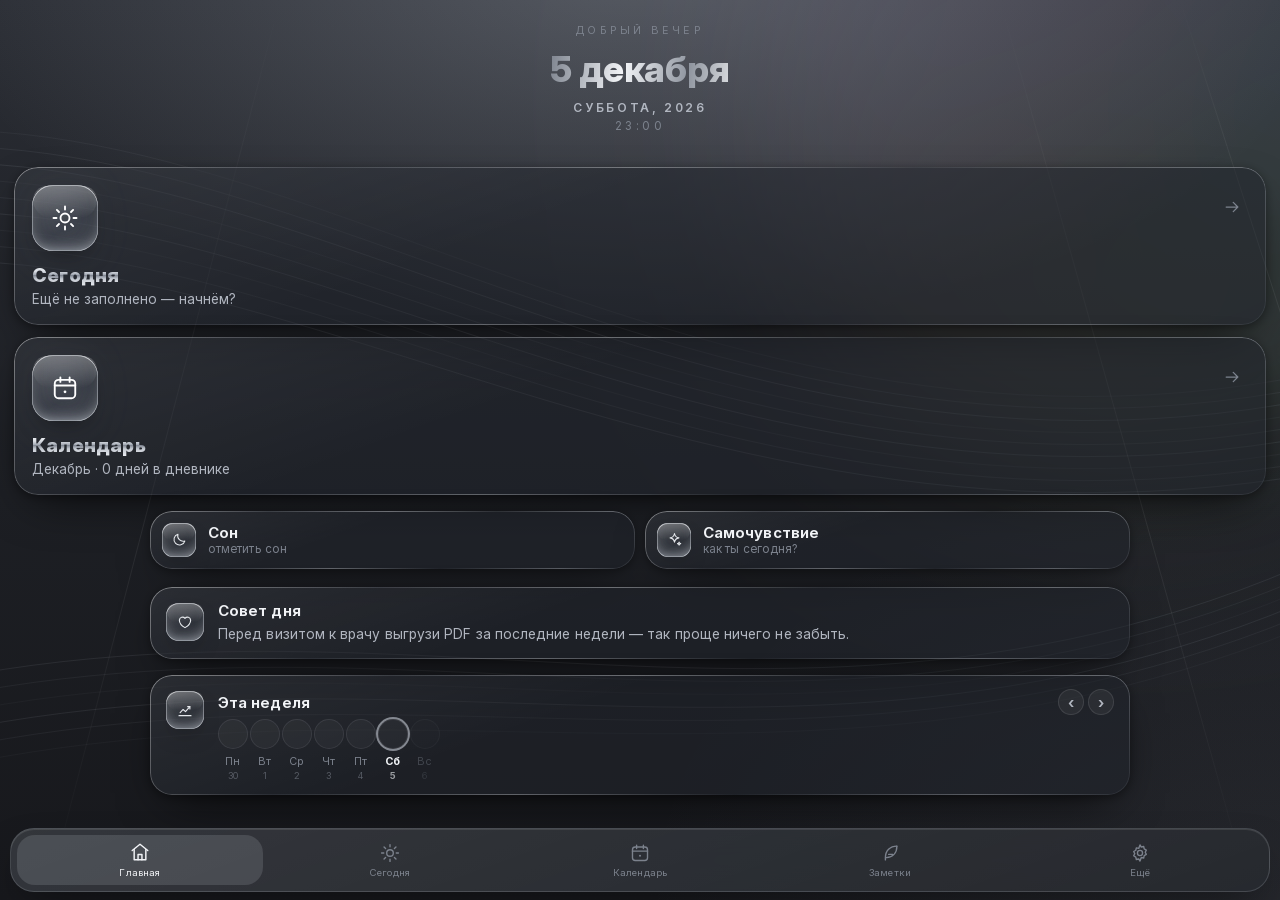
==== index.html @ 1c9b5ca3 "Add files via upload" ====
<!DOCTYPE html>
<html lang="ru" data-theme="silver">
<head>
  <meta charset="UTF-8">
  <meta name="viewport" content="width=device-width, initial-scale=1, viewport-fit=cover, maximum-scale=1">
  <meta name="apple-mobile-web-app-capable" content="yes">
  <meta name="mobile-web-app-capable" content="yes">
  <meta name="apple-mobile-web-app-status-bar-style" content="black-translucent">
  <meta name="apple-mobile-web-app-title" content="My Diary">
  <meta name="theme-color" content="#0b0c10">
  <link rel="manifest" href="manifest.webmanifest">
  <link rel="apple-touch-icon" href="apple-touch-icon.png">
  <meta http-equiv="Content-Security-Policy" content="default-src 'self'; img-src 'self' data: blob:; style-src 'self' 'unsafe-inline'; script-src 'self'">
  <title>My Diary</title>
  <link rel="stylesheet" href="styles.css">
  <link rel="stylesheet" href="silver.css">
  <link rel="stylesheet" href="mobile.css">
</head>
<body>
  <div id="bg"><div class="blob b1"></div><div class="blob b2"></div><div class="blob b3"></div><div class="blob b4"></div><div class="grain"></div></div>
  <div id="app">
    <div id="titlebar">
      <div class="tb-title"><img src="icon.svg" alt="">My Diary</div>
      <div class="tb-right"><button id="gem-badge" class="gem-badge" title="Кристаллы — мини-игры"></button>
      <div class="win-ctrls">
        <button id="w-min" title="Свернуть"><svg viewBox="0 0 10 10"><path d="M0 5h10" stroke="currentColor" stroke-width="1"/></svg></button>
        <button id="w-max" title="Развернуть"><svg viewBox="0 0 10 10"><rect x=".5" y=".5" width="9" height="9" fill="none" stroke="currentColor"/></svg></button>
        <button id="w-close" class="close" title="Закрыть"><svg viewBox="0 0 10 10"><path d="M0 0l10 10M10 0L0 10" stroke="currentColor" stroke-width="1"/></svg></button>
      </div></div>
    </div>
    <div id="main">
      <div id="side-handle"><div class="arrow glass"><svg viewBox="0 0 12 12"><path d="M4 2l4 4-4 4" fill="none" stroke="currentColor" stroke-width="1.6" stroke-linecap="round" stroke-linejoin="round"/></svg></div></div>
      <nav id="sidebar" class="glass"></nav>
      <div id="views"></div>
    </div>
  </div>
  <script src="js/webapi.js"></script>
  <script src="js/util.js"></script>
  <script src="js/catalog.js"></script>
  <script src="js/store.js"></script>
  <script src="js/metrics.js"></script>
  <script src="js/components.js"></script>
  <script src="js/icons.js"></script>
  <script src="js/photos.js"></script>
  <script src="js/silhouette.js"></script>
  <script src="js/sleepline.js"></script>
  <script src="js/charts.js"></script>
  <script src="js/report.js"></script>
  <script src="js/care-coupons.js"></script>
  <script src="js/game.js"></script>
  <script src="js/tests-data.js"></script>
  <script src="js/articles.js"></script>
  <script src="js/views/home.js"></script>
  <script src="js/views/day.js"></script>
  <script src="js/views/calendar.js"></script>
  <script src="js/views/analytics.js"></script>
  <script src="js/views/profile.js"></script>
  <script src="js/views/tests.js"></script>
  <script src="js/views/library.js"></script>
  <script src="js/relics.js"></script>
  <script src="js/caseart.js"></script>
  <script src="js/spinners.js"></script>
  <script src="js/recipes-d1.js"></script>
  <script src="js/recipes-d2.js"></script>
  <script src="js/recipes-d3.js"></script>
  <script src="js/recipes.js"></script>
  <script src="js/dishart.js"></script>
  <script src="js/views/games.js"></script>
  <script src="js/journal-data.js"></script>
  <script src="js/views/journal.js"></script>
  <script src="js/views/settings.js"></script>
  <script src="js/views/export.js"></script>
  <script src="js/app.js"></script>
  <script src="js/mobile.js"></script>
</body>
</html>
---- styles.css ----
/* ============ Themes ============ */
:root {
  --ov: 255,255,255;
  --font: 'Segoe UI Variable Text', 'Segoe UI', system-ui, -apple-system, 'Inter', 'Noto Sans', sans-serif;
  --font-head: 'Segoe UI Variable Display', 'Segoe UI', system-ui, -apple-system, 'Inter', 'Noto Sans', sans-serif;
  --accent: #8b7cf6; --accent-2: #ec6fa5; --accent-rgb: 139,124,246; --on-accent: #fff;
  --glass-k: .6;
  --blur: calc(10px + 26px * var(--glass-k));
  --radius: 22px; --radius-sm: 14px;
  --spring: cubic-bezier(.34, 1.56, .64, 1);
  --ease: cubic-bezier(.22, .8, .24, 1);
  --fs: 1;
}
html[data-theme="glass"] {
  --bg: #efeaf7; --blob1: rgba(var(--accent-rgb), .55); --blob2: #ffc9df; --blob3: #b9dcff; --blob4: #fff1c9;
  --surface: rgba(255,255,255, calc(.28 + .3 * (1 - var(--glass-k)))); --surface-strong: rgba(255,255,255,.62); --surface-solid: #fbf9ff;
  --border: rgba(255,255,255,.75); --border-2: rgba(80,60,140,.10); --hl: rgba(255,255,255,.9);
  --shadow: 0 10px 40px -12px rgba(60,40,120,.22), 0 2px 8px -2px rgba(60,40,120,.08);
  --text: #1f1a33; --text-2: #5a5470; --text-3: #8f8aa3; --field: rgba(255,255,255,.55);
  color-scheme: light;
}
html[data-theme="night"] {
  --bg: #0f0f1f; --blob1: rgba(var(--accent-rgb), .42); --blob2: rgba(190,60,140,.35); --blob3: rgba(40,90,200,.35); --blob4: rgba(60,30,120,.4);
  --surface: rgba(255,255,255, calc(.05 + .06 * (1 - var(--glass-k)))); --surface-strong: rgba(40,38,70,.75); --surface-solid: #1d1b33;
  --border: rgba(255,255,255,.13); --border-2: rgba(255,255,255,.08); --hl: rgba(255,255,255,.18);
  --shadow: 0 14px 44px -12px rgba(0,0,0,.6), 0 2px 8px rgba(0,0,0,.25);
  --text: #f1eefc; --text-2: #b9b4d0; --text-3: #7f7a98; --field: rgba(255,255,255,.07);
  color-scheme: dark;
}
html[data-theme="powder"] {
  --font-head: 'Georgia', 'Cambria', 'Times New Roman', serif;
  --bg: #fbf1ea; --blob1: rgba(var(--accent-rgb), .30); --blob2: #f7cdbd; --blob3: #ecd6f3; --blob4: #fbe3c5;
  --surface: rgba(255,250,246, calc(.55 + .25 * (1 - var(--glass-k)))); --surface-strong: rgba(255,250,246,.88); --surface-solid: #fffaf6;
  --border: rgba(255,255,255,.9); --border-2: rgba(140,90,70,.12); --hl: rgba(255,255,255,.95);
  --shadow: 0 16px 40px -18px rgba(150,90,70,.28), 0 1px 3px rgba(150,90,70,.08);
  --text: #3b2a26; --text-2: #7a625a; --text-3: #ad958c; --field: rgba(255,255,255,.7);
  --radius: 28px; --radius-sm: 18px;
  color-scheme: light;
}
html[data-theme="minimal"] {
  --bg: #f4f4f2; --blob1: transparent; --blob2: transparent; --blob3: transparent; --blob4: transparent;
  --surface: #ffffff; --surface-strong: #ffffff; --surface-solid: #ffffff;
  --border: #e6e5e1; --border-2: #ebeae6; --hl: transparent;
  --shadow: 0 1px 2px rgba(0,0,0,.04);
  --text: #1b1b1a; --text-2: #5c5b57; --text-3: #94938d; --field: #f6f6f4;
  --blur: 0px; --radius: 16px; --radius-sm: 10px;
  color-scheme: light;
}
html[data-theme="aurora"] {
  --bg: #071318; --blob1: rgba(var(--accent-rgb), .45); --blob2: rgba(30,180,160,.42); --blob3: rgba(110,70,210,.45); --blob4: rgba(20,110,140,.4);
  --surface: rgba(255,255,255, calc(.05 + .06 * (1 - var(--glass-k)))); --surface-strong: rgba(18,40,48,.8); --surface-solid: #10262c;
  --border: rgba(160,255,240,.14); --border-2: rgba(255,255,255,.07); --hl: rgba(200,255,250,.2);
  --shadow: 0 14px 44px -12px rgba(0,0,0,.65);
  --text: #e9fbf8; --text-2: #a6c9c5; --text-3: #6d8f8c; --field: rgba(255,255,255,.07);
  color-scheme: dark;
}
html { font-size: calc(15px * var(--fs)); }
* { box-sizing: border-box; }
html, body { margin: 0; height: 100%; overflow: hidden; }
body { font-family: var(--font); color: var(--text); background: var(--bg); -webkit-font-smoothing: antialiased; user-select: none; }
input, textarea, button, select { font: inherit; color: inherit; }
textarea, input { user-select: text; }
h1, h2, h3, h4 { font-family: var(--font-head); margin: 0; font-weight: 650; letter-spacing: -.01em; }
html[data-theme="powder"] h1, html[data-theme="powder"] h2 { font-weight: 500; }
p { margin: 0 0 .7em; line-height: 1.55; }
.muted { color: var(--text-2); }
.faint { color: var(--text-3); }
::selection { background: rgba(var(--accent-rgb), .3); }
::-webkit-scrollbar { width: 10px; height: 10px; }
::-webkit-scrollbar-thumb { background: rgba(var(--accent-rgb), .25); border-radius: 10px; border: 3px solid transparent; background-clip: padding-box; }
::-webkit-scrollbar-thumb:hover { background: rgba(var(--accent-rgb), .45); background-clip: padding-box; border: 3px solid transparent; }
::-webkit-scrollbar-track { background: transparent; }

/* ============ Background blobs ============ */
#bg { position: fixed; inset: 0; overflow: hidden; z-index: 0; pointer-events: none; }
#bg .blob { position: absolute; border-radius: 50%; filter: blur(70px); opacity: .9; animation: drift 26s ease-in-out infinite alternate; }
#bg .b1 { width: 52vw; height: 52vw; left: -12vw; top: -18vw; background: var(--blob1); }
#bg .b2 { width: 42vw; height: 42vw; right: -10vw; top: 6vh; background: var(--blob2); animation-duration: 32s; animation-delay: -8s; }
#bg .b3 { width: 46vw; height: 46vw; left: 22vw; bottom: -26vw; background: var(--blob3); animation-duration: 38s; animation-delay: -15s; }
#bg .b4 { width: 26vw; height: 26vw; right: 16vw; bottom: 8vh; background: var(--blob4); animation-duration: 30s; animation-delay: -4s; }
@keyframes drift {
  0% { transform: translate(0,0) scale(1); }
  50% { transform: translate(4vw, 3vh) scale(1.08); }
  100% { transform: translate(-3vw, 5vh) scale(.95); }
}
#bg .grain { position: absolute; inset: 0; opacity: .035; background-image: url("data:image/svg+xml,%3Csvg xmlns='http://www.w3.org/2000/svg' width='160' height='160'%3E%3Cfilter id='n'%3E%3CfeTurbulence type='fractalNoise' baseFrequency='.9' numOctaves='2'/%3E%3C/filter%3E%3Crect width='100%25' height='100%25' filter='url(%23n)'/%3E%3C/svg%3E"); }
html[data-theme="minimal"] #bg { display: none; }

/* ============ Glass ============ */
.glass {
  position: relative;
  background: var(--surface);
  backdrop-filter: blur(var(--blur)) saturate(170%);
  border: 1px solid var(--border);
  border-radius: var(--radius);
  box-shadow: var(--shadow), inset 0 1px 0 var(--hl);
}
.glass::before { /* liquid specular edge */
  content: ''; position: absolute; inset: 0; border-radius: inherit; pointer-events: none;
  background: linear-gradient(135deg, rgba(255,255,255,.35), rgba(255,255,255,0) 38%, rgba(255,255,255,0) 70%, rgba(255,255,255,.12));
  mix-blend-mode: soft-light;
}
html[data-theme="minimal"] .glass::before, html[data-theme="night"] .glass::before, html[data-theme="aurora"] .glass::before { opacity: .35; }
.sheen::after {
  content: ''; position: absolute; inset: 0; border-radius: inherit; pointer-events: none; opacity: 0; transition: opacity .8s;
  background: radial-gradient(420px circle at var(--mx, 50%) var(--my, 50%), rgba(255,255,255,.22), transparent 45%);
}
.sheen:hover::after { opacity: 1; }
html[data-theme="minimal"] .sheen::after { display: none; }

/* ============ Shell ============ */
#app { position: relative; z-index: 1; height: 100%; display: flex; flex-direction: column; }
#titlebar { height: 40px; flex: none; display: flex; align-items: center; justify-content: space-between; -webkit-app-region: drag; padding-left: 18px; }
#titlebar .tb-title { font-size: .82rem; color: var(--text-2); display: flex; align-items: center; gap: 8px; letter-spacing: .01em; }
#titlebar .tb-title img { width: 16px; height: 16px; }
.win-ctrls { display: flex; -webkit-app-region: no-drag; height: 100%; }
.win-ctrls button { width: 46px; height: 100%; border: 0; background: transparent; color: var(--text-2); cursor: pointer; display: grid; place-items: center; transition: background .2s; }
.win-ctrls button:hover { background: rgba(var(--accent-rgb), .14); color: var(--text); }
.win-ctrls button.close:hover { background: #e5484d; color: #fff; }
.win-ctrls svg { width: 11px; height: 11px; }
#main { flex: 1; min-height: 0; position: relative; }

/* sidebar */
#side-handle { position: absolute; left: 0; top: 0; bottom: 0; width: 22px; z-index: 40; display: flex; align-items: center; }
#side-handle .arrow { margin-left: 6px; width: 22px; height: 64px; border-radius: 12px; display: grid; place-items: center; color: var(--text-2); transition: transform .35s var(--spring), opacity .3s; }
#side-handle .arrow svg { width: 12px; height: 12px; }
#side-handle:hover .arrow { transform: translateX(4px) scale(1.08); }
#sidebar { position: absolute; left: 12px; top: 8px; bottom: 14px; width: 248px; z-index: 50; padding: 18px 12px; display: flex; flex-direction: column; gap: 4px;
  transform: translateX(calc(-100% - 30px)); opacity: 0; transition: transform .5s var(--spring), opacity .3s; background: var(--surface-strong); }
#sidebar.open { transform: none; opacity: 1; }
html.pin-side #sidebar { transform: none; opacity: 1; }
html.pin-side #side-handle { display: none; }
html.pin-side .view { padding-left: 290px !important; }
.side-brand { display: flex; align-items: center; gap: 10px; padding: 4px 10px 16px; }
.side-brand img { width: 34px; height: 34px; }
.side-brand b { font-family: var(--font-head); font-size: 1.05rem; display: block; }
.side-brand span { font-size: .78rem; color: var(--text-3); }
.nav-item { position: relative; overflow: hidden; display: flex; align-items: center; gap: 12px; padding: 10px 12px; border-radius: 13px; cursor: pointer; color: var(--text-2); border: 0; background: transparent; text-align: left; font-size: .95rem; transition: background .25s, color .25s, transform .3s var(--spring); }
.nav-item:hover { background: rgba(var(--accent-rgb), .1); color: var(--text); transform: translateX(3px); }
.nav-item.on { background: rgba(var(--accent-rgb), .18); color: var(--text); font-weight: 600; }
.nav-item .ni-ico { width: 26px; text-align: center; font-size: 1.1rem; }
.nav-sep { height: 1px; background: var(--border-2); margin: 8px 10px; }
.side-foot { margin-top: auto; padding: 10px 12px 0; font-size: .74rem; color: var(--text-3); line-height: 1.5; }

/* views */
.view { position: absolute; inset: 0; overflow-y: auto; overflow-x: hidden; padding: 10px 46px 40px 56px; }
.view.enter { animation: viewIn .55s var(--ease) both; }
@keyframes viewIn { from { opacity: 0; transform: translateY(14px) scale(.985); filter: blur(6px); } to { opacity: 1; transform: none; filter: none; } }
.view-head { display: flex; align-items: center; gap: 14px; margin: 6px 0 22px; flex-wrap: wrap; }
.view-head h1 { font-size: 1.9rem; }
.view-head .sub { color: var(--text-2); font-size: .95rem; margin-top: 2px; }
.view-head .grow { flex: 1; }
.wrap { max-width: 1240px; margin: 0 auto; }

/* ============ Buttons & controls ============ */
.btn { position: relative; overflow: hidden; display: inline-flex; align-items: center; justify-content: center; gap: 8px; padding: 10px 18px; border-radius: 14px; border: 1px solid var(--border); background: var(--surface); backdrop-filter: blur(16px); cursor: pointer; font-weight: 550; font-size: .93rem; color: var(--text);
  transition: transform .35s var(--spring), box-shadow .3s, background .25s; box-shadow: inset 0 1px 0 var(--hl), 0 2px 10px -4px rgba(0,0,0,.1); white-space: nowrap; }
.btn:hover { transform: translateY(-1px); box-shadow: inset 0 1px 0 var(--hl), 0 8px 20px -8px rgba(var(--accent-rgb), .45); }
.btn:active { transform: scale(.95); transition-duration: .1s; }
.btn.primary { background: linear-gradient(135deg, var(--accent), var(--accent-2)); color: var(--on-accent); border-color: transparent; box-shadow: 0 8px 22px -8px rgba(var(--accent-rgb), .7), inset 0 1px 0 rgba(255,255,255,.35); }
.btn.ghost { background: transparent; backdrop-filter: none; box-shadow: none; }
.btn.ghost:hover { background: rgba(var(--accent-rgb), .1); }
.btn.danger { background: #e5484d; color: #fff; border-color: transparent; }
.btn.small { padding: 6px 12px; font-size: .84rem; border-radius: 11px; }
.btn:disabled { opacity: .5; pointer-events: none; }
.icon-btn { width: 36px; height: 36px; border-radius: 12px; border: 1px solid var(--border); background: var(--surface); display: inline-grid; place-items: center; cursor: pointer; color: var(--text-2); transition: transform .3s var(--spring), background .2s; flex: none; }
.icon-btn:hover { background: rgba(var(--accent-rgb), .14); color: var(--text); }
.icon-btn:active { transform: scale(.9); }
.ripple { position: absolute; border-radius: 50%; pointer-events: none; background: radial-gradient(circle, rgba(255,255,255,.55), rgba(255,255,255,0) 60%); transform: scale(0); animation: ripple .65s var(--ease) forwards; }
.btn.primary .ripple, .chip.on .ripple { background: radial-gradient(circle, rgba(255,255,255,.6), rgba(255,255,255,0) 60%); }
@keyframes ripple { to { transform: scale(1); opacity: 0; } }

.chip { position: relative; overflow: hidden; display: inline-flex; align-items: center; gap: 6px; padding: 7px 14px; border-radius: 999px; border: 1px solid var(--border-2); background: var(--field); cursor: pointer; font-size: .88rem; color: var(--text-2);
  transition: transform .35s var(--spring), background .25s, color .25s, border-color .25s, box-shadow .25s; }
.chip:hover { color: var(--text); border-color: rgba(var(--accent-rgb), .45); transform: translateY(-1px); }
.chip:active { transform: scale(.93); }
.chip.on { background: rgba(var(--accent-rgb), .9); color: var(--on-accent); border-color: transparent; box-shadow: 0 6px 16px -8px rgba(var(--accent-rgb), .9); }
.chip .chip-emoji { font-size: 1rem; }
.chips { display: flex; flex-wrap: wrap; gap: 8px; }

/* emotion bubbles */
.bubbles { display: flex; flex-wrap: wrap; gap: 10px; }
.bubble { position: relative; overflow: hidden; display: inline-flex; align-items: center; gap: 8px; padding: 8px 16px 8px 9px; border-radius: 999px; cursor: pointer; border: 1px solid var(--border); background: var(--field);
  box-shadow: inset 0 1px 0 var(--hl), 0 3px 10px -6px rgba(0,0,0,.15); animation: bubbleIn .55s var(--spring) both; transition: transform .4s var(--spring), background .3s, box-shadow .3s, color .3s; color: var(--text); }
.bubble-emoji { width: 32px; height: 32px; display: grid; place-items: center; font-size: 1.25rem; border-radius: 50%; background: var(--surface-strong); box-shadow: inset 0 1px 0 var(--hl); transition: transform .45s var(--spring); }
.bubble-label { font-size: .9rem; font-weight: 500; }
.bubble:hover { transform: translateY(-2px) scale(1.03); }
.bubble:hover .bubble-emoji { transform: rotate(-10deg) scale(1.12); }
.bubble:active { transform: scale(.94); }
.bubble.on { background: linear-gradient(135deg, rgba(var(--accent-rgb), .95), var(--accent-2)); color: var(--on-accent); border-color: transparent; box-shadow: 0 10px 22px -10px rgba(var(--accent-rgb), .9), inset 0 1px 0 rgba(255,255,255,.4); }
.bubble.on .bubble-emoji { background: rgba(255,255,255,.3); }
.bubble.just { animation: bubblePop .5s var(--spring); }
@keyframes bubbleIn { from { opacity: 0; transform: scale(.6) translateY(10px); } to { opacity: 1; transform: none; } }
@keyframes bubblePop { 0% { transform: scale(1); } 40% { transform: scale(1.14); } 100% { transform: scale(1); } }

/* slider: hairline track, small thumb, value on the right */
.slider { position: relative; display: flex; align-items: center; gap: 14px; padding: 4px 0; outline: none; --sl-color: var(--accent); }
.sl-track { position: relative; flex: 1; height: 26px; cursor: pointer; touch-action: none; }
.sl-line { position: absolute; left: 0; right: 0; top: 50%; height: 2px; transform: translateY(-50%); border-radius: 2px; background: color-mix(in srgb, var(--text) 13%, transparent); transition: height .35s var(--ease); }
.sl-track:hover .sl-line { height: 3px; }
.sl-fill { position: absolute; left: 0; top: 50%; height: 2px; transform: translateY(-50%); border-radius: 2px;
  background: linear-gradient(90deg, color-mix(in srgb, var(--sl-color) 25%, transparent), var(--sl-color)); transition: width .55s var(--ease), background .4s; }
.sl-track:hover .sl-fill { height: 3px; }
.sl-ticks { position: absolute; left: 0; right: 0; top: 50%; height: 0; pointer-events: none; }
.sl-ticks span { position: absolute; top: 5px; width: 2px; height: 2px; margin-left: -1px; border-radius: 50%; background: var(--text-3); opacity: .28; transition: opacity .3s; }
.sl-ticks span.major { opacity: .5; }
.sl-ticks span.on { opacity: .55; }
.sl-thumb { position: absolute; top: 50%; width: 14px; height: 14px; margin-left: -7px; transform: translateY(-50%); border-radius: 50%; background: #fff;
  box-shadow: 0 0 0 2px var(--sl-color), 0 2px 8px -1px rgba(0,0,0,.35), 0 0 14px -2px var(--sl-color);
  transition: left .55s var(--ease), transform .35s var(--ease), box-shadow .4s; }
.slider:hover .sl-thumb, .slider.drag .sl-thumb { transform: translateY(-50%) scale(1.25); }
.slider.drag .sl-thumb, .slider.drag .sl-fill { transition: transform .35s var(--ease), box-shadow .4s; }
.slider.is-empty .sl-thumb { opacity: 0; transform: translateY(-50%) scale(.3); }
.slider.is-empty .sl-track:hover .sl-thumb { opacity: .35; }
.slider:focus-visible .sl-thumb { box-shadow: 0 0 0 2px var(--sl-color), 0 0 0 6px rgba(var(--accent-rgb), .25); }
.sl-side { display: flex; align-items: center; gap: 2px; min-width: 62px; justify-content: flex-end; }
.sl-val { min-width: 40px; text-align: right; font-variant-numeric: tabular-nums; }
.sl-val b { font-size: .98rem; font-weight: 700; }
.sl-val small { font-size: .72rem; color: var(--text-3); margin-left: 1px; }
.sl-val .sl-dash { color: var(--text-3); }
.sl-val.pop { animation: numPop .35s var(--ease); }
.sl-clear { width: 20px; height: 20px; border-radius: 50%; border: 0; background: transparent; color: var(--text-3); cursor: pointer; opacity: 0; transition: opacity .2s, background .2s; font-size: .95rem; line-height: 1; padding: 0; }
.slider:hover .sl-clear { opacity: 1; }
.slider.is-empty .sl-clear { visibility: hidden; }
.sl-clear:hover { background: rgba(var(--accent-rgb), .15); color: var(--text); }
.sl-labels { position: absolute; left: 0; right: 76px; bottom: -10px; display: flex; justify-content: space-between; font-size: .68rem; color: var(--text-3); }
.slider.compact .sl-track { height: 22px; }

/* toggle: iOS-style liquid glass switch */
.toggle { width: 50px; height: 30px; border-radius: 999px; border: 0; padding: 0; position: relative; cursor: pointer; flex: none;
  background: color-mix(in srgb, var(--text) 14%, transparent); box-shadow: inset 0 0 0 .5px color-mix(in srgb, var(--text) 18%, transparent), inset 0 1px 3px rgba(0,0,0,.18);
  transition: background .45s var(--ease), box-shadow .45s; }
.toggle .knob { position: absolute; left: 2px; top: 2px; width: 26px; height: 26px; border-radius: 999px;
  background: radial-gradient(120% 120% at 30% 20%, #ffffff 0%, #f6f7f9 45%, #e2e5ea 100%);
  box-shadow: 0 3px 8px rgba(0,0,0,.28), 0 0 0 .5px rgba(0,0,0,.06), inset 0 -1px 1px rgba(0,0,0,.06), inset 0 1px 1px #fff;
  transition: left .45s cubic-bezier(.3,1.35,.5,1), width .3s var(--ease); }
.toggle:active .knob { width: 32px; }
.toggle.on { background: linear-gradient(135deg, var(--accent), var(--accent-2)); box-shadow: inset 0 0 0 .5px rgba(255,255,255,.3), 0 0 16px -4px rgba(var(--accent-rgb), .7); }
.toggle.on .knob { left: 22px; }
.toggle.on:active .knob { left: 16px; }
.toggle-row { display: flex; align-items: center; justify-content: space-between; gap: 14px; padding: 7px 0; cursor: pointer; }

/* stepper */
.stepper { display: inline-flex; align-items: center; gap: 4px; background: var(--field); border: 1px solid var(--border-2); border-radius: 14px; padding: 3px; }
.st-btn { width: 32px; height: 32px; border-radius: 11px; border: 0; background: var(--surface-strong); cursor: pointer; font-size: 1.1rem; color: var(--text); transition: transform .3s var(--spring), background .2s; box-shadow: inset 0 1px 0 var(--hl); }
.st-btn:hover { background: rgba(var(--accent-rgb), .18); }
.st-btn:active { transform: scale(.85); }
.st-val { min-width: 70px; text-align: center; font-weight: 600; font-size: .92rem; }
.st-val.pop, .pop-num { animation: numPop .35s var(--spring); }
@keyframes numPop { 0% { transform: scale(.8); opacity: .4; } 100% { transform: scale(1); opacity: 1; } }

/* segmented */
.segmented { position: relative; display: inline-flex; padding: 4px; border-radius: 14px; background: var(--field); border: 1px solid var(--border-2); flex-wrap: wrap; }
.seg { position: relative; z-index: 1; border: 0; background: transparent; padding: 7px 14px; border-radius: 10px; cursor: pointer; color: var(--text-2); font-size: .88rem; transition: color .25s; }
.seg.on { color: var(--on-accent); font-weight: 600; }
.seg-ind { position: absolute; left: 4px; top: 4px; bottom: 4px; border-radius: 10px; background: linear-gradient(135deg, var(--accent), var(--accent-2)); transition: transform .45s var(--spring), width .45s var(--spring), opacity .2s; opacity: 0; box-shadow: 0 4px 12px -4px rgba(var(--accent-rgb), .8); }

/* inputs */
.inp, .ta, select.inp { width: 100%; padding: 10px 14px; border-radius: 13px; border: 1px solid var(--border-2); background: var(--field); outline: none; transition: border-color .2s, box-shadow .25s, background .2s; font-size: .93rem; }
.inp:focus, .ta:focus { border-color: rgba(var(--accent-rgb), .6); box-shadow: 0 0 0 4px rgba(var(--accent-rgb), .15); background: var(--surface-strong); }
.ta { resize: none; line-height: 1.55; min-height: 70px; overflow: hidden; }
.inp[type="time"], .inp[type="date"] { font-variant-numeric: tabular-nums; }
.inp::-webkit-calendar-picker-indicator { opacity: .5; cursor: pointer; }
html[data-theme="night"] .inp::-webkit-calendar-picker-indicator, html[data-theme="aurora"] .inp::-webkit-calendar-picker-indicator { filter: invert(1); }
.unit-inp { position: relative; }
.unit-inp .inp { padding-right: 52px; }
.unit-inp .unit { position: absolute; right: 12px; top: 50%; transform: translateY(-50%); color: var(--text-3); font-size: .85rem; pointer-events: none; font-weight: 600; }
.field { display: flex; flex-direction: column; gap: 6px; }
.field-label { font-size: .8rem; color: var(--text-2); font-weight: 600; letter-spacing: .01em; }
.field-hint { font-size: .75rem; color: var(--text-3); }
.grid2 { display: grid; grid-template-columns: 1fr 1fr; gap: 14px; }
.grid3 { display: grid; grid-template-columns: repeat(3, 1fr); gap: 14px; }
.grid4 { display: grid; grid-template-columns: repeat(4, 1fr); gap: 14px; }
.row { display: flex; align-items: center; gap: 10px; }
.row.wrapr { flex-wrap: wrap; }
.space { flex: 1; }
.fsection { margin-bottom: 22px; }
.fsection-title { font-size: .78rem; text-transform: uppercase; letter-spacing: .08em; color: var(--text-3); font-weight: 700; margin-bottom: 10px; }

/* modal */
.modal-back { position: fixed; inset: 0; z-index: 200; display: grid; place-items: center; background: rgba(20,14,40,.28); backdrop-filter: blur(6px); animation: fadeIn .3s both; }
.modal-back.closing { animation: fadeOut .26s both; }
.modal { width: min(560px, calc(100vw - 60px)); max-height: calc(100vh - 80px); display: flex; flex-direction: column; background: var(--surface-strong); animation: modalIn .5s var(--spring) both; }
.modal.wide { width: min(880px, calc(100vw - 60px)); }
.modal-back.closing .modal { animation: modalOut .25s var(--ease) both; }
.modal-head { display: flex; align-items: center; justify-content: space-between; padding: 20px 22px 8px; }
.modal-head h3 { font-size: 1.25rem; }
.modal-body { padding: 10px 22px 18px; overflow-y: auto; }
.modal-actions { display: flex; justify-content: flex-end; gap: 10px; padding: 12px 22px 20px; border-top: 1px solid var(--border-2); }
@keyframes fadeIn { from { opacity: 0; } } @keyframes fadeOut { to { opacity: 0; } }
@keyframes modalIn { from { opacity: 0; transform: translateY(24px) scale(.94); } to { opacity: 1; transform: none; } }
@keyframes modalOut { to { opacity: 0; transform: translateY(12px) scale(.97); } }

#toasts { position: fixed; right: 26px; bottom: 26px; z-index: 300; display: flex; flex-direction: column; gap: 10px; align-items: flex-end; }
.toast { display: flex; gap: 10px; align-items: center; padding: 12px 18px; border-radius: 16px; background: var(--surface-strong); animation: toastIn .5s var(--spring) both; font-size: .92rem; }
.toast.out { animation: toastOut .4s var(--ease) both; }
.toast-ico { width: 24px; height: 24px; border-radius: 50%; display: grid; place-items: center; background: linear-gradient(135deg, var(--accent), var(--accent-2)); color: #fff; font-size: .8rem; }
@keyframes toastIn { from { opacity: 0; transform: translateY(20px) scale(.9); } }
@keyframes toastOut { to { opacity: 0; transform: translateX(30px); } }

.popover { position: fixed; z-index: 150; width: 290px; padding: 16px; background: var(--surface-strong); animation: popIn .4s var(--spring) both; }
.popover.closing { animation: fadeOut .2s both; }
@keyframes popIn { from { opacity: 0; transform: scale(.9) translateX(-8px); } }
.popover h4 { margin-bottom: 10px; font-size: 1rem; }

/* ring */
.ring-wrap { position: relative; }
.ring-bg { fill: none; stroke: var(--field); stroke-width: 10; }
.ring-fg { fill: none; stroke-width: 10; stroke-linecap: round; transition: stroke-dashoffset 1.2s var(--ease); }
.ring-center { position: absolute; inset: 0; display: flex; flex-direction: column; align-items: center; justify-content: center; }
.ring-val { font-size: 1.7rem; font-weight: 700; font-family: var(--font-head); }
.ring-lbl { font-size: .7rem; color: var(--text-3); text-transform: uppercase; letter-spacing: .06em; }

.empty { text-align: center; padding: 40px 20px; color: var(--text-2); }
.empty-ico { font-size: 2.4rem; margin-bottom: 10px; }
.badge { display: inline-flex; align-items: center; gap: 5px; padding: 4px 11px; border-radius: 999px; font-size: .78rem; font-weight: 600; background: rgba(var(--accent-rgb), .14); color: var(--text); white-space: nowrap; }
.badge.warn { background: rgba(240,160,40,.2); }
.badge.bad { background: rgba(229,72,77,.18); }
.badge.good { background: rgba(60,180,120,.18); }
.card { padding: 20px 22px; }
.card-title { display: flex; align-items: center; gap: 10px; margin-bottom: 14px; }
.card-title h3 { font-size: 1.08rem; }
.card-title .ico { font-size: 1.15rem; }
.stack { display: flex; flex-direction: column; gap: 16px; }
.hr { height: 1px; background: var(--border-2); margin: 14px 0; }
a { color: var(--accent); }
kbd { font-family: inherit; font-size: .8em; padding: 1px 6px; border-radius: 6px; background: var(--field); border: 1px solid var(--border-2); }

/* ============ Home ============ */
.home { min-height: 100%; display: flex; flex-direction: column; align-items: center; padding-top: 4vh; }
.home-greet { text-align: center; margin-bottom: 4px; color: var(--text-2); font-size: 1.05rem; animation: viewIn .7s var(--ease) both; }
.home-date { text-align: center; font-size: 3.2rem; font-family: var(--font-head); font-weight: 650; letter-spacing: -.02em; animation: viewIn .7s .05s var(--ease) both; }
html[data-theme="powder"] .home-date { font-weight: 400; font-style: italic; }
.home-wd { text-align: center; color: var(--text-2); margin-bottom: 4px; animation: viewIn .7s .1s var(--ease) both; }
.home-clock { text-align: center; color: var(--text-3); font-variant-numeric: tabular-nums; margin-bottom: 34px; animation: viewIn .7s .12s var(--ease) both; }
.home-tiles { display: flex; gap: 26px; margin-bottom: 34px; }
.tile { position: relative; overflow: hidden; width: clamp(300px, 22vw, 400px); height: clamp(200px, 15vw, 260px); padding: 26px; border-radius: 30px; cursor: pointer; display: flex; flex-direction: column; text-align: left; border: 1px solid var(--border);
  animation: tileIn .8s var(--spring) both; transition: transform .9s var(--ease), box-shadow .9s var(--ease); }
.tile:nth-child(2) { animation-delay: .08s; }
.tile:hover { transform: translateY(-6px) scale(1.02); box-shadow: 0 26px 50px -20px rgba(var(--accent-rgb), .55), inset 0 1px 0 var(--hl); }
.tile:active { transform: scale(.97); }
.tile .t-ico { width: 58px; height: 58px; border-radius: 18px; display: grid; place-items: center; font-size: 1.8rem; background: linear-gradient(135deg, var(--accent), var(--accent-2)); box-shadow: 0 10px 22px -8px rgba(var(--accent-rgb), .8), inset 0 1px 0 rgba(255,255,255,.4); color: #fff; transition: transform .6s var(--spring); }
.tile:hover .t-ico { transform: rotate(-8deg) scale(1.08); }
.tile .t-title { margin-top: auto; font-size: 1.6rem; font-family: var(--font-head); font-weight: 650; }
.tile .t-sub { color: var(--text-2); font-size: .9rem; margin-top: 4px; }
.tile .t-arrow { position: absolute; right: 24px; top: 30px; color: var(--text-3); transition: transform .4s var(--spring); }
.tile:hover .t-arrow { transform: translateX(5px); color: var(--text); }
@keyframes tileIn { from { opacity: 0; transform: translateY(30px) scale(.92); } }
.home-strip { display: flex; gap: 14px; flex-wrap: wrap; justify-content: center; max-width: 980px; animation: viewIn .8s .25s var(--ease) both; }
.mini { padding: 14px 18px; min-width: 170px; display: flex; gap: 12px; align-items: center; border-radius: 18px; }
.mini .m-ico { font-size: 1.4rem; }
.mini .m-v { font-weight: 650; font-size: 1rem; }
.mini .m-l { font-size: .78rem; color: var(--text-3); }
.home-cards { display: grid; grid-template-columns: 1fr 1fr; gap: 16px; width: min(980px, 100%); margin-top: 18px; animation: viewIn .8s .3s var(--ease) both; }
.tip-card { padding: 18px 20px; display: flex; gap: 14px; align-items: flex-start; }
.tip-card .tc-ico { font-size: 1.5rem; }
.tip-card .tc-t { font-weight: 650; margin-bottom: 4px; }
.tip-card p { margin: 0; color: var(--text-2); font-size: .92rem; }
.week-dots { display: flex; gap: 10px; align-items: flex-end; }
.wd { display: flex; flex-direction: column; align-items: center; gap: 6px; font-size: .72rem; color: var(--text-3); cursor: pointer; }
.wd .dot { width: 30px; height: 30px; border-radius: 50%; background: var(--field); border: 1px solid var(--border-2); transition: transform .35s var(--spring); display: grid; place-items: center; font-size: .72rem; color: #fff; font-weight: 700; }
.wd:hover .dot { transform: scale(1.15); }
.wd.today { color: var(--text); font-weight: 700; }

/* ============ Day ============ */
.day-head { display: flex; align-items: center; gap: 12px; margin: 4px 0 20px; flex-wrap: wrap; }
.day-head h1 { font-size: 1.85rem; }
.day-head .dh-sub { color: var(--text-2); font-size: .9rem; display: flex; gap: 8px; align-items: center; flex-wrap: wrap; margin-top: 4px; }
.save-ind { font-size: .78rem; color: var(--text-3); display: inline-flex; align-items: center; gap: 6px; transition: color .3s; }
.save-ind .sdot { width: 7px; height: 7px; border-radius: 50%; background: #3cb478; }
.save-ind.saving .sdot { background: #f0a43a; animation: blink .8s infinite; }
@keyframes blink { 50% { opacity: .3; } }
.day-grid { display: grid; grid-template-columns: 300px 1fr; gap: 24px; align-items: start; }
.day-left { position: sticky; top: 0; display: flex; flex-direction: column; gap: 16px; }
.sil-card { padding: 16px 12px 14px; display: flex; flex-direction: column; align-items: center; }
.sil-card .hint { font-size: .78rem; color: var(--text-3); text-align: center; margin-top: 6px; }
.silhouette { width: 100%; height: auto; max-height: calc(100vh - 380px); min-height: 300px; overflow: visible; }
.zone-hit { fill: transparent; cursor: pointer; transition: fill .3s; }
.zone-hit.hover { fill: rgba(var(--accent-rgb), .16); }
.zone-glow { animation: glowPulse 2.6s ease-in-out infinite; transform-box: fill-box; transform-origin: center; pointer-events: none; }
@keyframes glowPulse { 50% { transform: scale(1.12); } }
.whole-body { margin-top: 8px; }
.day-blocks { display: flex; flex-direction: column; gap: 16px; min-width: 0; }
.block { padding: 18px 22px 20px; animation: blockIn .6s var(--ease) both; }
@keyframes blockIn { from { opacity: 0; transform: translateY(18px); } }
.block-head { display: flex; align-items: center; gap: 10px; margin-bottom: 14px; }
.block-head .bh-ico { width: 34px; height: 34px; border-radius: 11px; display: grid; place-items: center; background: rgba(var(--accent-rgb), .15); font-size: 1.05rem; }
.block-head h3 { font-size: 1.08rem; }
.block-head .edited { margin-left: auto; font-size: .75rem; color: var(--text-3); white-space: nowrap; }
.block-head .edited.fresh { animation: numPop .4s var(--spring); color: var(--accent); }
.srow { display: grid; grid-template-columns: 200px 1fr; align-items: center; gap: 14px; padding: 2px 0; }
.srow .s-name { font-size: .92rem; color: var(--text); display: flex; align-items: center; gap: 8px; }
.srow .s-name .s-rm { opacity: 0; border: 0; background: none; cursor: pointer; color: var(--text-3); transition: opacity .2s; padding: 0 4px; font-size: .95rem; }
.srow:hover .s-name .s-rm { opacity: 1; }
.srow.flash { animation: flash 1.2s var(--ease); border-radius: 12px; }
@keyframes flash { 0%, 40% { background: rgba(var(--accent-rgb), .18); } 100% { background: transparent; } }
.sub-title { font-size: .78rem; text-transform: uppercase; letter-spacing: .07em; color: var(--text-3); font-weight: 700; margin: 16px 0 8px; }
.emo-rows { display: flex; flex-direction: column; gap: 10px; margin-top: 14px; }
.emo-row { padding: 12px 14px; border-radius: 16px; background: var(--field); border: 1px solid var(--border-2); animation: rowIn .45s var(--spring) both; }
@keyframes rowIn { from { opacity: 0; transform: translateY(-8px) scale(.97); } }
.emo-row .er-top { display: grid; grid-template-columns: 190px 1fr auto; gap: 12px; align-items: center; }
.emo-row .er-name { display: flex; align-items: center; gap: 8px; font-weight: 600; font-size: .93rem; }
.emo-row .er-name .e { font-size: 1.2rem; }
.emo-row .note-area { overflow: hidden; transition: max-height .45s var(--ease), opacity .3s, margin .3s; max-height: 0; opacity: 0; }
.emo-row .note-area.open { max-height: 400px; opacity: 1; margin-top: 10px; }
.note-wrap { position: relative; }
.note-wrap .ta { padding-right: 40px; min-height: 64px; }
.note-x { position: absolute; right: 8px; top: 8px; width: 26px; height: 26px; border-radius: 50%; border: 0; background: var(--surface-strong); cursor: pointer; color: var(--text-2); transition: transform .3s var(--spring); }
.note-x:hover { transform: rotate(90deg); }
.note-btn { border: 0; background: none; cursor: pointer; color: var(--text-3); font-size: .82rem; padding: 4px 8px; border-radius: 9px; }
.note-btn:hover { background: rgba(var(--accent-rgb), .12); color: var(--text); }
.note-btn.has { color: var(--accent); font-weight: 600; }
.sleep-row { display: grid; grid-template-columns: 1fr 1fr 1.2fr; gap: 16px; align-items: end; }
.sleep-total { text-align: center; padding: 12px; border-radius: 16px; background: rgba(var(--accent-rgb), .12); }
.sleep-total .v { font-size: 1.5rem; font-weight: 700; font-family: var(--font-head); }
.sleep-total .l { font-size: .75rem; color: var(--text-2); }
.sleep-bar { position: relative; height: 34px; border-radius: 12px; background: var(--field); margin-top: 14px; overflow: hidden; border: 1px solid var(--border-2); }
.sleep-bar .seg-sleep { position: absolute; top: 4px; bottom: 4px; border-radius: 9px; background: linear-gradient(90deg, var(--accent), var(--accent-2)); transition: left .6s var(--spring), width .6s var(--spring); box-shadow: 0 4px 10px -4px rgba(var(--accent-rgb), .8); }
.sleep-bar .hours { position: absolute; inset: 0; display: flex; justify-content: space-between; padding: 0 8px; align-items: center; font-size: .66rem; color: var(--text-3); pointer-events: none; }
.cycle-info { display: flex; gap: 14px; align-items: center; padding: 14px 16px; border-radius: 16px; background: linear-gradient(135deg, rgba(236,111,165,.16), rgba(var(--accent-rgb), .12)); margin-bottom: 14px; }
.cycle-info .ci-day { font-size: 2rem; font-weight: 700; font-family: var(--font-head); line-height: 1; }
.cycle-info .ci-l { font-size: .72rem; color: var(--text-2); }
.med-row { display: flex; align-items: center; gap: 14px; padding: 12px 14px; border-radius: 16px; background: var(--field); border: 1px solid var(--border-2); margin-bottom: 10px; }
.med-row .m-dot { width: 10px; height: 10px; border-radius: 50%; flex: none; }
.med-row .m-name { font-weight: 600; }
.med-row .m-dose { font-size: .82rem; color: var(--text-2); }
.slot { position: relative; overflow: hidden; border: 1px solid var(--border-2); background: var(--surface-strong); border-radius: 12px; padding: 7px 12px; cursor: pointer; font-size: .84rem; display: inline-flex; gap: 6px; align-items: center; transition: transform .35s var(--spring), background .25s, color .25s; color: var(--text-2); }
.slot .chk { width: 18px; height: 18px; border-radius: 6px; border: 1.5px solid var(--text-3); display: grid; place-items: center; font-size: .7rem; transition: all .3s var(--spring); }
.slot.on { background: rgba(60,180,120,.18); color: var(--text); border-color: rgba(60,180,120,.4); }
.slot.on .chk { background: #3cb478; border-color: #3cb478; color: #fff; transform: scale(1.1); }
.slot:active { transform: scale(.92); }
.kv { display: grid; grid-template-columns: repeat(auto-fill, minmax(190px, 1fr)); gap: 14px; }
.day-report { padding: 20px 22px; border-radius: var(--radius); background: linear-gradient(135deg, rgba(var(--accent-rgb), .18), rgba(236,111,165,.12)); border: 1px solid var(--border); }

/* report modal */
.report h4 { margin: 16px 0 6px; font-size: .95rem; }
.report ul { margin: 0; padding-left: 20px; line-height: 1.6; color: var(--text-2); }
.report .r-top { display: flex; gap: 20px; align-items: center; margin-bottom: 8px; }
.report .r-sum { font-size: 1rem; line-height: 1.6; }
.disclaimer { font-size: .76rem; color: var(--text-3); margin-top: 16px; line-height: 1.5; }

/* ============ Calendar ============ */
.cal-wrap { display: grid; grid-template-columns: 1fr 300px; gap: 22px; align-items: start; }
.cal { padding: 20px; }
.cal-head { display: flex; align-items: center; gap: 10px; margin-bottom: 16px; }
.cal-head h2 { font-size: 1.5rem; min-width: 220px; }
.cal-grid { display: grid; grid-template-columns: repeat(7, 1fr); gap: 8px; }
.cal-wd { text-align: center; font-size: .75rem; color: var(--text-3); font-weight: 700; text-transform: uppercase; letter-spacing: .06em; padding-bottom: 4px; }
.cal-cell { position: relative; overflow: hidden; aspect-ratio: 1.15; transition-duration: .8s !important; border-radius: 16px; border: 1px solid var(--border-2); background: var(--field); cursor: pointer; padding: 8px 10px; display: flex; flex-direction: column; transition: transform .4s var(--spring), box-shadow .3s, border-color .3s; animation: cellIn .5s var(--spring) both; }
@keyframes cellIn { from { opacity: 0; transform: scale(.85); } }
.cal-cell:hover { transform: translateY(-3px) scale(1.04); box-shadow: 0 12px 24px -12px rgba(var(--accent-rgb), .6); border-color: rgba(var(--accent-rgb), .5); z-index: 2; }
.cal-cell:active { transform: scale(.96); }
.cal-cell.other { opacity: .35; }
.cal-cell.future { opacity: .7; }
.cal-cell .cd-n { font-weight: 650; font-size: .95rem; }
.cal-cell.today { border: 2px solid var(--accent); }
.cal-cell.today .cd-n { color: var(--accent); }
.cal-cell .cd-fill { position: absolute; inset: 0; opacity: .3; pointer-events: none; }
.cal-cell .cd-marks { margin-top: auto; display: flex; gap: 4px; flex-wrap: wrap; align-items: center; position: relative; }
.cal-cell .cd-idx { position: absolute; right: 9px; top: 8px; font-size: .7rem; font-weight: 700; color: var(--text-2); }
.mk { width: 8px; height: 8px; border-radius: 50%; }
.mk.period { background: #e0528a; }
.mk.pred { border: 1.5px dashed #e0528a; width: 9px; height: 9px; }
.mk.pms { background: #f0a43a; }
.mk.miss { background: #8a8aa0; }
.mk.note { background: var(--accent); }
.mk.lowsleep { background: #4a6fe0; }
.legend { display: flex; flex-direction: column; gap: 8px; font-size: .84rem; color: var(--text-2); }
.legend .lg { display: flex; align-items: center; gap: 10px; }
.legend .lg-scale { height: 10px; border-radius: 10px; background: linear-gradient(90deg, hsl(0,65%,55%), hsl(50,65%,55%), hsl(140,65%,52%)); }
.stat-list { display: flex; flex-direction: column; gap: 10px; }
.stat { display: flex; justify-content: space-between; font-size: .9rem; }
.stat b { font-weight: 650; }
.cal-tip { position: fixed; z-index: 160; pointer-events: none; padding: 10px 14px; font-size: .82rem; background: var(--surface-strong); border-radius: 14px; max-width: 240px; animation: fadeIn .2s both; line-height: 1.5; }

/* ============ Analytics ============ */
.chart-card { padding: 20px 22px; }
.chart { position: relative; width: 100%; }
.chart svg { display: block; width: 100%; overflow: visible; }
.chart .axis text { fill: var(--text-3); font-size: 11px; }
.chart .grid line { stroke: var(--border-2); }
.chart .crosshair { stroke: var(--text-3); stroke-dasharray: 3 3; }
.chart-tip { position: absolute; pointer-events: none; padding: 9px 12px; border-radius: 12px; background: var(--surface-strong); border: 1px solid var(--border); box-shadow: var(--shadow); font-size: .8rem; min-width: 150px; z-index: 5; backdrop-filter: blur(16px); }
.chart-tip .tt-d { font-weight: 700; margin-bottom: 4px; }
.chart-tip .tt-r { display: flex; align-items: center; gap: 8px; justify-content: space-between; }
.chart-tip .sw { width: 10px; height: 3px; border-radius: 2px; display: inline-block; }
.chart-legend { display: flex; gap: 16px; flex-wrap: wrap; font-size: .82rem; color: var(--text-2); margin-top: 8px; }
.chart-legend span { display: inline-flex; align-items: center; gap: 6px; }
.chart-legend i { width: 14px; height: 3px; border-radius: 2px; display: inline-block; }
.corr { display: flex; gap: 12px; padding: 12px 14px; border-radius: 14px; background: var(--field); border: 1px solid var(--border-2); align-items: center; }
.corr .c-ico { font-size: 1.2rem; }
.corr .c-t { font-size: .9rem; line-height: 1.45; }
.corr .c-s { font-size: .74rem; color: var(--text-3); }
.bar-row { display: grid; grid-template-columns: 180px 1fr 60px; gap: 12px; align-items: center; font-size: .88rem; margin-bottom: 8px; }
.bar-row .bar { height: 12px; border-radius: 6px; background: var(--field); overflow: hidden; }
.bar-row .bar i { display: block; height: 100%; border-radius: 6px; background: linear-gradient(90deg, var(--accent), var(--accent-2)); transform-origin: left; animation: barGrow .9s var(--ease) both; }
@keyframes barGrow { from { transform: scaleX(0); } }
table.tbl { width: 100%; border-collapse: collapse; font-size: .86rem; }
table.tbl th { text-align: left; font-weight: 650; color: var(--text-2); padding: 8px; border-bottom: 1px solid var(--border-2); font-size: .78rem; }
table.tbl td { padding: 8px; border-bottom: 1px solid var(--border-2); }
.heat { display: inline-block; min-width: 38px; text-align: center; padding: 3px 6px; border-radius: 8px; font-weight: 650; font-size: .8rem; }

/* ============ Profile / Labs ============ */
.tabs-row { margin-bottom: 20px; }
.lab-grid { display: grid; grid-template-columns: repeat(auto-fill, minmax(260px, 1fr)); gap: 14px; }
.lab-card { padding: 16px 18px; cursor: pointer; transition: transform .85s var(--ease), box-shadow .85s var(--ease); }
.lab-card:hover { transform: translateY(-3px); }
.lab-card .lc-name { font-weight: 650; }
.lab-card .lc-val { font-size: 1.6rem; font-weight: 700; font-family: var(--font-head); margin: 8px 0 2px; }
.lab-card .lc-val small { font-size: .8rem; color: var(--text-3); font-weight: 500; margin-left: 4px; }
.lab-card .lc-meta { font-size: .78rem; color: var(--text-3); }
.spark { width: 100%; height: 40px; margin-top: 8px; }
.list-item { display: flex; align-items: center; gap: 14px; padding: 14px 16px; border-radius: 16px; background: var(--field); border: 1px solid var(--border-2); margin-bottom: 10px; animation: rowIn .4s var(--spring) both; }
.list-item .li-main { flex: 1; min-width: 0; }
.list-item .li-t { font-weight: 650; }
.list-item .li-s { font-size: .82rem; color: var(--text-2); margin-top: 2px; }
.tag-input { display: flex; flex-wrap: wrap; gap: 8px; align-items: center; padding: 8px; border-radius: 14px; border: 1px solid var(--border-2); background: var(--field); }
.tag-input .tag { display: inline-flex; gap: 6px; align-items: center; padding: 5px 10px; border-radius: 999px; background: rgba(var(--accent-rgb), .18); font-size: .85rem; animation: bubbleIn .4s var(--spring) both; }
.tag-input .tag button { border: 0; background: none; cursor: pointer; color: var(--text-2); padding: 0; }
.tag-input input { flex: 1; min-width: 140px; border: 0; background: transparent; outline: none; padding: 5px; }
.status-low { color: #4a7fe0; } .status-high { color: #e5484d; } .status-ok { color: #2e9e64; }

/* ============ Tests ============ */
.test-grid { display: grid; grid-template-columns: repeat(auto-fill, minmax(300px, 1fr)); gap: 16px; }
.test-card { padding: 22px; display: flex; flex-direction: column; gap: 10px; }
.test-card .tc-ico { font-size: 1.8rem; }
.test-card h3 { font-size: 1.12rem; }
.test-card p { font-size: .88rem; color: var(--text-2); margin: 0; }
.test-card .tc-foot { margin-top: auto; display: flex; align-items: center; gap: 10px; padding-top: 8px; }
.q-progress { height: 6px; border-radius: 6px; background: var(--field); overflow: hidden; margin-bottom: 20px; }
.q-progress i { display: block; height: 100%; background: linear-gradient(90deg, var(--accent), var(--accent-2)); transition: width .5s var(--spring); }
.q-text { font-size: 1.2rem; font-weight: 600; margin-bottom: 18px; line-height: 1.45; min-height: 70px; animation: viewIn .4s var(--ease) both; }
.q-opts { display: flex; flex-direction: column; gap: 10px; }
.q-opt { position: relative; overflow: hidden; text-align: left; padding: 14px 18px; border-radius: 16px; border: 1px solid var(--border-2); background: var(--field); cursor: pointer; font-size: .95rem; transition: transform .35s var(--spring), background .25s, border-color .25s; animation: rowIn .4s var(--spring) both; }
.q-opt:hover { border-color: rgba(var(--accent-rgb), .5); transform: translateX(4px); }
.q-opt.on { background: rgba(var(--accent-rgb), .9); color: var(--on-accent); border-color: transparent; }
.q-head { font-size: .82rem; color: var(--text-3); margin-bottom: 8px; }
.gauge { height: 14px; border-radius: 10px; position: relative; background: linear-gradient(90deg, hsl(140,55%,55%), hsl(70,60%,55%), hsl(35,75%,58%), hsl(0,65%,58%)); margin: 18px 0 8px; }
.gauge .gm { position: absolute; top: -6px; width: 6px; height: 26px; margin-left: -3px; border-radius: 4px; background: var(--text); box-shadow: 0 0 0 3px var(--surface-strong); transition: left 1s var(--spring); }
.result-score { font-size: 3rem; font-weight: 700; font-family: var(--font-head); line-height: 1; }
.alert-card { padding: 16px 18px; border-radius: 16px; background: rgba(229,72,77,.12); border: 1px solid rgba(229,72,77,.3); margin: 14px 0; line-height: 1.55; }

/* ============ Library ============ */
.art-grid { display: grid; grid-template-columns: repeat(auto-fill, minmax(280px, 1fr)); gap: 16px; }
.art-card { padding: 22px; cursor: pointer; transition: transform .85s var(--ease), box-shadow .85s var(--ease); display: flex; flex-direction: column; gap: 8px; min-height: 170px; }
.art-card:hover { transform: translateY(-4px); }
.art-card .ac-ico { font-size: 1.9rem; }
.art-card h3 { font-size: 1.05rem; line-height: 1.35; }
.art-card p { font-size: .86rem; color: var(--text-2); margin: 0; }
.art-card .ac-tag { margin-top: auto; font-size: .75rem; color: var(--text-3); }
.article { max-width: 760px; margin: 0 auto; padding: 34px 44px; user-select: text; }
.article h1 { font-size: 2rem; margin-bottom: 8px; }
.article h2 { font-size: 1.2rem; margin: 26px 0 10px; }
.article p, .article li { font-size: 1rem; line-height: 1.7; color: var(--text); }
.article ul { padding-left: 22px; }
.article .lead { color: var(--text-2); font-size: 1.05rem; }
.article .note { padding: 14px 18px; border-radius: 16px; background: rgba(var(--accent-rgb), .12); margin: 18px 0; font-size: .93rem; line-height: 1.6; }

/* ============ Settings ============ */
.theme-grid { display: grid; grid-template-columns: repeat(3, 1fr); gap: 14px; }
.theme-card { position: relative; overflow: hidden; border-radius: 18px; border: 2px solid transparent; cursor: pointer; padding: 0; background: none; text-align: left; transition: transform .4s var(--spring), border-color .3s; }
.theme-card:hover { transform: translateY(-3px); }
.theme-card.on { border-color: var(--accent); }
.theme-card .tp { height: 96px; position: relative; overflow: hidden; }
.theme-card .tp .b { position: absolute; border-radius: 50%; filter: blur(14px); }
.theme-card .tp .g { position: absolute; left: 14px; right: 14px; bottom: 12px; height: 34px; border-radius: 10px; border: 1px solid rgba(255,255,255,.6); backdrop-filter: blur(6px); }
.theme-card .tn { padding: 10px 12px; background: var(--field); }
.theme-card .tn b { display: block; font-size: .9rem; }
.theme-card .tn span { font-size: .75rem; color: var(--text-3); }
.theme-card .chk { position: absolute; top: 8px; right: 8px; width: 22px; height: 22px; border-radius: 50%; background: var(--accent); color: #fff; display: grid; place-items: center; font-size: .7rem; transform: scale(0); transition: transform .4s var(--spring); }
.theme-card.on .chk { transform: scale(1); }
.swatches { display: flex; gap: 12px; flex-wrap: wrap; align-items: center; }
.swatch { width: 38px; height: 38px; border-radius: 50%; border: 3px solid var(--surface-strong); cursor: pointer; box-shadow: 0 0 0 1px var(--border-2), 0 4px 10px -4px rgba(0,0,0,.3); transition: transform .4s var(--spring), box-shadow .3s; }
.swatch:hover { transform: scale(1.12); }
.swatch.on { box-shadow: 0 0 0 3px var(--accent), 0 6px 14px -4px rgba(0,0,0,.35); transform: scale(1.08); }
.swatch-custom { position: relative; width: 38px; height: 38px; border-radius: 50%; overflow: hidden; background: conic-gradient(red, yellow, lime, cyan, blue, magenta, red); cursor: pointer; border: 3px solid var(--surface-strong); box-shadow: 0 0 0 1px var(--border-2); }
.swatch-custom input { position: absolute; inset: -10px; opacity: 0; cursor: pointer; }
.sil-grid { display: flex; gap: 14px; }
.sil-opt { width: 120px; padding: 12px 10px 8px; border-radius: 18px; border: 2px solid var(--border-2); background: var(--field); cursor: pointer; transition: transform .4s var(--spring), border-color .3s; text-align: center; font-size: .84rem; }
.sil-opt svg { width: 100%; height: 130px; min-height: 0; }
.sil-opt:hover { transform: translateY(-3px); }
.sil-opt.on { border-color: var(--accent); }
.set-row { display: flex; align-items: center; justify-content: space-between; gap: 20px; padding: 12px 0; border-bottom: 1px solid var(--border-2); }
.set-row:last-child { border-bottom: 0; }
.set-row .sr-t { font-weight: 600; font-size: .93rem; }
.set-row .sr-d { font-size: .8rem; color: var(--text-3); margin-top: 2px; }
.set-row .slider { width: 260px; }

/* reduced motion / animations off */
html.no-anim *, html.no-anim *::before, html.no-anim *::after { animation: none !important; transition: none !important; }
html.no-anim .ring-fg { transition: none !important; }
@media (max-width: 1180px) {
  .day-grid { grid-template-columns: 250px 1fr; }
  .srow { grid-template-columns: 160px 1fr; }
  .emo-row .er-top { grid-template-columns: 150px 1fr auto; }
  .theme-grid { grid-template-columns: repeat(3, 1fr); }
  .cal-wrap { grid-template-columns: 1fr; }
  .home-cards { grid-template-columns: 1fr; }
}
.srow > .stepper, .srow > .segmented { justify-self: start; }

/* ===================== v1.3 additions ===================== */
/* glass icons */
.gicon { position: relative; display: inline-grid; place-items: center; flex: none; width: 38px; height: 38px; border-radius: 13px; color: var(--text);
  background: linear-gradient(145deg, color-mix(in srgb, var(--surface-solid) 40%, rgba(255,255,255,.18)), color-mix(in srgb, var(--surface-solid) 30%, rgba(255,255,255,.04)));
  backdrop-filter: blur(16px) saturate(160%); -webkit-backdrop-filter: blur(16px) saturate(160%);
  box-shadow: inset 0 0 0 .6px rgba(255,255,255,.32), inset 0 1px 0 rgba(255,255,255,.35), 0 6px 16px -8px rgba(0,0,0,.45); }
.gicon::after { content: ''; position: absolute; inset: 1px 1px 50% 1px; border-radius: 12px 12px 40% 40% / 12px 12px 18px 18px; background: linear-gradient(180deg, rgba(255,255,255,.22), rgba(255,255,255,0)); pointer-events: none; }
.gicon.sm { width: 32px; height: 32px; border-radius: 11px; }
.gicon.lg { width: 46px; height: 46px; border-radius: 15px; }
.gicon.xl { width: 66px; height: 66px; border-radius: 21px; }
.gicon.xl::after { border-radius: 20px 20px 40% 40% / 20px 20px 26px 26px; }
.ic { display: block; }
.btn .ic { margin: -2px 0; }
.nav-item .ni-ico { display: grid; place-items: center; }
.card-title .gicon { margin-right: 2px; }
.tip-card .gicon { margin-top: 2px; }
.test-card .gicon, .art-card .gicon { margin-bottom: 4px; }

/* home tiles */
.tile .t-ico-wrap { display: flex; }
.tile .t-arrow { display: grid; place-items: center; }
.home { justify-content: center; padding-top: 0; padding-bottom: 4vh; min-height: calc(100vh - 60px); }
.home-tiles { gap: clamp(20px, 2vw, 34px); }
.mini .gicon { width: 34px; height: 34px; border-radius: 11px; }

/* day blocks: collapsible optional blocks */
.block-head { cursor: default; }
.block.collapsible .block-head { cursor: pointer; margin-bottom: 0; }
.block.collapsible:not(.collapsed) .block-head { margin-bottom: 14px; }
.block .chev { margin-left: 10px; color: var(--text-3); display: grid; place-items: center; transition: transform .6s var(--ease); }
.block.collapsed .chev { transform: rotate(-90deg); }
.block-body { display: grid; grid-template-rows: 1fr; transition: grid-template-rows .6s var(--ease), opacity .5s; }
.block-inner { min-height: 0; }
.block.collapsed .block-body { grid-template-rows: 0fr; opacity: 0; }
.block.collapsed .block-inner { overflow: hidden; }
.block-head .gicon { margin-right: 2px; }
.block-head h3 { font-size: 1.05rem; }

/* emotions: three calm groups */
.emo-groups { display: grid; grid-template-columns: repeat(3, minmax(0, 1fr)); gap: 18px 22px; }
.emo-group .eg-title { font-size: .7rem; letter-spacing: .14em; text-transform: uppercase; color: var(--text-3); font-weight: 700; margin-bottom: 9px; display: flex; align-items: center; gap: 8px; }
.emo-group .eg-title::after { content: ''; flex: 1; height: 1px; background: linear-gradient(90deg, color-mix(in srgb, var(--text) 18%, transparent), transparent); }
.emo-groups .bubbles { gap: 6px; }
.emo-groups .bubble { padding: 5px 11px 5px 6px; gap: 6px; box-shadow: none; }
.emo-groups .bubble-emoji { width: 22px; height: 22px; font-size: .9rem; background: transparent; box-shadow: none; }
.emo-groups .bubble-label { font-size: .82rem; font-weight: 500; }
.emo-groups .bubble:hover { transform: translateY(-1px); }
.emo-row .er-top { grid-template-columns: 190px 1fr auto; }

/* lifestyle: alcohol detail */
.alc-detail { display: grid; grid-template-rows: 0fr; opacity: 0; transition: grid-template-rows .5s var(--ease), opacity .4s, margin .4s; }
.alc-detail > * { min-height: 0; overflow: hidden; }
.alc-detail.open { grid-template-rows: 1fr; opacity: 1; margin: 4px 0 6px; }

/* photo of the day */
.photo-grid { display: flex; flex-wrap: wrap; gap: 12px; }
.photo { width: 120px; height: 120px; border-radius: 14px; overflow: hidden; cursor: pointer; box-shadow: 0 0 0 1px var(--border), 0 8px 20px -10px rgba(0,0,0,.5); transition: transform .7s var(--ease); }
.photo:hover { transform: translateY(-3px); }
.photo img { width: 100%; height: 100%; object-fit: cover; display: block; }
.photo-add { width: 120px; height: 120px; border-radius: 14px; border: 1px dashed color-mix(in srgb, var(--text) 28%, transparent); background: var(--field); color: var(--text-2); cursor: pointer; display: flex; flex-direction: column; align-items: center; justify-content: center; gap: 8px; font-size: .78rem; transition: border-color .4s, color .4s; }
.photo-add:hover { border-color: var(--text-2); color: var(--text); }
.photo-full { width: 100%; max-height: 70vh; object-fit: contain; border-radius: 12px; display: block; }

/* calendar: cycle */
.cal-cell .cd-fill { top: auto; height: 3px; opacity: .85; }
.cal-cell .cd-photo { position: absolute; inset: 0; background-size: cover; background-position: center; opacity: .22; filter: grayscale(.2); }
.cal-cell.is-period { background: color-mix(in srgb, #e0528a 16%, var(--field)); border-color: color-mix(in srgb, #e0528a 55%, transparent); }
.cal-cell.is-pred { border: 1.5px dashed color-mix(in srgb, #e0528a 70%, transparent); background: color-mix(in srgb, #e0528a 6%, var(--field)); }
.cal-cell.is-fertile { background: color-mix(in srgb, #9d8cf6 9%, var(--field)); }
.cal-cell .cd-drop { position: absolute; right: 8px; bottom: 9px; color: #e0528a; }
.cal-cell .cd-drop.pred { opacity: .6; }
.cal-cell .cd-idx { right: 9px; }
.cal-grid.mark-mode .cal-cell { cursor: crosshair; }
.cal-grid.mark-mode .cal-cell:hover { border-color: #e0528a; }
.mk.ovu { background: #9d8cf6; box-shadow: 0 0 6px #9d8cf6; }
.lg-cell { width: 18px; height: 14px; border-radius: 4px; display: inline-block; border: 1px solid var(--border-2); background: var(--field); }
.lg-cell.is-period { background: color-mix(in srgb, #e0528a 30%, transparent); border-color: #e0528a; }
.lg-cell.is-pred { border: 1.5px dashed #e0528a; }
.lg-cell.is-fertile { background: color-mix(in srgb, #9d8cf6 25%, transparent); }
.cyc-big { display: flex; align-items: center; gap: 14px; margin-bottom: 12px; }
.cyc-n { font-size: 2.6rem; font-weight: 800; line-height: 1; letter-spacing: -.03em; }
.cyc-t { font-size: .72rem; color: var(--text-3); text-transform: uppercase; letter-spacing: .12em; }
.cyc-p { font-weight: 600; }

/* fullscreen / large windows */
@media (min-width: 1600px) {
  .wrap { max-width: 1480px; }
  .day-grid { grid-template-columns: 340px 1fr; gap: 28px; }
  .view { padding-left: 70px; padding-right: 60px; }
  .cal-wrap { grid-template-columns: 1fr 340px; }
  .home-cards { width: min(1180px, 100%); }
}
@media (min-width: 2200px) {
  html { font-size: calc(17px * var(--fs)); }
  .wrap { max-width: 1760px; }
}
@media (min-height: 1000px) { .silhouette { max-height: calc(100vh - 420px); } }
html.is-fullscreen #titlebar { height: 0; overflow: hidden; }

/* ===================== games ===================== */
.gem-chip { display: inline-flex; align-items: center; gap: 8px; padding: 9px 16px; border-radius: 999px; background: var(--field); box-shadow: inset 0 0 0 1px var(--border); }
.gem-chip b { font-size: 1.15rem; }
.gem-chip span { color: var(--text-3); font-size: .82rem; }
.case-grid { display: grid; grid-template-columns: repeat(auto-fill, minmax(240px, 1fr)); gap: 16px; }
.case-card { padding: 20px; display: flex; flex-direction: column; gap: 8px; transition: transform .9s var(--ease); }
.case-card:hover { transform: translateY(-4px); }
.case-card .case-art { display: grid; place-items: center; height: 120px; transition: transform 1.2s var(--ease); }
.case-card:hover .case-art { transform: scale(1.06) rotate(-2deg); }
.case-card h3 { font-size: 1.1rem; }
.case-card p { font-size: .85rem; color: var(--text-2); margin: 0; flex: 1; }
.case-card.locked { opacity: .7; }
.case-foot { display: flex; align-items: center; justify-content: space-between; margin-top: 8px; }
.case-price { display: inline-flex; align-items: center; font-weight: 700; }
.earn-list { display: grid; grid-template-columns: 1fr 1fr; gap: 8px 30px; }
.loot { position: relative; flex: none; width: 136px; height: 168px; border-radius: 14px; padding: 12px 10px; display: flex; flex-direction: column; align-items: center; text-align: center; gap: 6px;
  background: linear-gradient(180deg, color-mix(in srgb, var(--rc) 10%, rgba(20,22,27,.9)), rgba(20,22,27,.9)); box-shadow: inset 0 0 0 1px color-mix(in srgb, var(--rc) 40%, transparent), inset 0 -3px 0 var(--rc); overflow: hidden; color: #f1f3f6; }
.loot::before { content: ''; position: absolute; left: 50%; top: 42%; width: 110px; height: 110px; transform: translate(-50%, -50%); background: radial-gradient(circle, color-mix(in srgb, var(--rc) 45%, transparent), transparent 65%); pointer-events: none; }
.loot-art { position: relative; height: 82px; display: grid; place-items: center; }
.loot-name { position: relative; font-size: .76rem; font-weight: 600; line-height: 1.25; }
.loot-r { position: relative; font-size: .62rem; text-transform: uppercase; letter-spacing: .12em; color: var(--rc); margin-top: auto; }
.locked-item { --rc: #555b66; opacity: .5; }
.locked-item .loot-art { color: #6f7680; }
.coll-grid { display: grid; grid-template-columns: repeat(auto-fill, 136px); gap: 12px; justify-content: start; }
.coll-count { position: absolute; top: 8px; right: 8px; font-size: .72rem; font-weight: 700; padding: 2px 7px; border-radius: 999px; background: rgba(0,0,0,.5); color: #fff; }
.cr-art { position: relative; }
.cr-art svg { position: absolute; }
.cr-art svg:first-child { left: 0; bottom: 0; }
.cr-art svg:last-child { right: 0; top: 0; }
.case-modal { width: min(1100px, calc(100vw - 60px)) !important; }
.spin-view { position: relative; height: 196px; overflow: hidden; border-radius: 14px; background: rgba(8,9,12,.7); box-shadow: inset 0 0 40px rgba(0,0,0,.8);
  -webkit-mask: linear-gradient(90deg, transparent, #000 12%, #000 88%, transparent); }
.spin-strip { position: absolute; left: 0; top: 14px; display: flex; gap: 10px; will-change: transform; }
.spin-marker { position: absolute; left: 50%; top: 0; bottom: 0; width: 2px; margin-left: -1px; background: linear-gradient(180deg, transparent, #fff 20%, #fff 80%, transparent); box-shadow: 0 0 14px #fff; z-index: 2; }
.spin-marker::before, .spin-marker::after { content: ''; position: absolute; left: 50%; transform: translateX(-50%); border: 8px solid transparent; }
.spin-marker::before { top: 0; border-top-color: #fff; }
.spin-marker::after { bottom: 0; border-bottom-color: #fff; }
.spin-view.done .loot:not(.won) { opacity: .35; transition: opacity .8s; }
.loot.won { animation: wonPulse 1.4s var(--ease) both; }
@keyframes wonPulse { 0% { transform: scale(1); } 30% { transform: scale(1.08); box-shadow: inset 0 0 0 2px var(--rc), 0 0 40px var(--rc); } 100% { transform: scale(1.04); box-shadow: inset 0 0 0 2px var(--rc), 0 0 26px color-mix(in srgb, var(--rc) 70%, transparent); } }
.spin-result:empty { display: none; }
.spin-result { margin-top: 20px; animation: viewIn .7s var(--ease) both; }
.res-card { position: relative; display: flex; align-items: center; gap: 24px; padding: 20px 26px; border-radius: 18px; background: color-mix(in srgb, var(--rc) 10%, transparent); box-shadow: inset 0 0 0 1px color-mix(in srgb, var(--rc) 50%, transparent); overflow: hidden; }
.res-glow { position: absolute; left: 40px; top: 50%; width: 260px; height: 260px; transform: translate(-30%, -50%); background: radial-gradient(circle, color-mix(in srgb, var(--rc) 55%, transparent), transparent 65%); animation: glowSpin 6s linear infinite; }
@keyframes glowSpin { to { transform: translate(-30%, -50%) rotate(360deg); } }
.res-art { position: relative; animation: artPop .9s cubic-bezier(.3,1.5,.5,1) both; }
@keyframes artPop { from { transform: scale(.3) rotate(-20deg); opacity: 0; } }
.res-r { color: var(--rc); text-transform: uppercase; letter-spacing: .16em; font-size: .72rem; font-weight: 700; }
.res-name { font-size: 1.5rem; font-weight: 800; margin-top: 4px; }
.breath { text-align: center; }
.breath-stage { position: relative; height: 340px; display: grid; place-items: center; margin: 16px 0; }
.breath-circle { width: 280px; height: 280px; border-radius: 50%; display: grid; place-items: center;
  background: radial-gradient(circle at 35% 30%, rgba(255,255,255,.35), rgba(var(--accent-rgb), .18) 45%, rgba(var(--accent-rgb), .05) 70%);
  box-shadow: inset 0 0 0 1px rgba(255,255,255,.35), 0 0 60px -10px rgba(var(--accent-rgb), .6); }
.breath-core { width: 30%; height: 30%; border-radius: 50%; background: radial-gradient(circle at 35% 30%, #fff, rgba(255,255,255,.2)); opacity: .7; }
.breath-text { position: absolute; inset: 0; display: flex; flex-direction: column; align-items: center; justify-content: center; pointer-events: none; }
.breath-label { font-size: 1.6rem; font-weight: 800; }
.breath-sub { font-size: .8rem; color: var(--text-2); margin-top: 6px; }
.r-fun { display: flex; gap: 26px; align-items: center; padding: 14px 18px; margin: 14px 0 6px; border-radius: 16px; background: var(--field); box-shadow: inset 0 0 0 1px var(--border-2); }
.radar { color: var(--text); flex: none; }
.radar-poly { animation: radarIn 1s var(--ease) both; transform-origin: 120px 112px; }
@keyframes radarIn { from { transform: scale(.2); opacity: 0; } }
.r-side { display: flex; flex-direction: column; gap: 14px; flex: 1; }
.aura-box { display: flex; align-items: center; gap: 14px; }
.aura { width: 54px; height: 54px; border-radius: 50%; filter: blur(.5px); box-shadow: 0 0 26px rgba(255,255,255,.18), inset 0 0 0 1px rgba(255,255,255,.4); animation: auraSpin 10s linear infinite; }
@keyframes auraSpin { to { transform: rotate(360deg); } }
.streak { display: flex; align-items: center; gap: 8px; color: #f0a43a; }
.streak b { font-size: 1.4rem; color: var(--text); }
.streak span { color: var(--text-2); font-size: .86rem; }
.delta { display: flex; justify-content: space-between; font-size: .88rem; padding: 2px 0; }
.delta.up b { color: #3cb478; } .delta.down b { color: #e5704d; }
.test-sec { margin: 8px 0 14px; }
.test-sec h2 { font-size: 1.25rem; }
.test-sec .sub { color: var(--text-2); font-size: .88rem; margin-top: 2px; }
.test-grid + .test-sec { margin-top: 30px; }
.bmi-gauge { background: linear-gradient(90deg, hsl(200,60%,60%) 0%, hsl(200,60%,60%) 17%, hsl(140,55%,55%) 17%, hsl(140,55%,55%) 42%, hsl(40,75%,58%) 42%, hsl(40,75%,58%) 61%, hsl(0,65%,58%) 61%); }
.wheel-wrap { display: grid; grid-template-columns: 1fr 320px; gap: 24px; align-items: center; }
.wheel { color: var(--text); }
.aura { filter: blur(1px) saturate(1.2); }

/* ===================== v1.4 ===================== */
.tb-right { display: flex; align-items: center; gap: 10px; height: 100%; }
.gem-badge { -webkit-app-region: no-drag; display: inline-flex; align-items: center; gap: 7px; height: 28px; padding: 0 13px; border-radius: 999px; border: 0; cursor: pointer; color: var(--text);
  background: color-mix(in srgb, var(--text) 7%, transparent); box-shadow: inset 0 0 0 .6px color-mix(in srgb, var(--text) 22%, transparent); backdrop-filter: blur(14px); transition: background .6s var(--ease), box-shadow .6s; font-size: .86rem; }
.gem-badge:hover { background: color-mix(in srgb, var(--accent) 22%, transparent); box-shadow: inset 0 0 0 .6px var(--accent), 0 0 18px -6px var(--accent); }
.gem-badge .ic { color: var(--accent); }
.mini.link, .tip-card.link { cursor: pointer; transition: transform .8s var(--ease), box-shadow .8s var(--ease); }
.mini.link:hover, .tip-card.link:hover { transform: translateY(-2px); box-shadow: var(--shadow), 0 0 0 1px color-mix(in srgb, var(--accent) 50%, transparent), 0 0 24px -10px var(--accent); }
.mini { position: relative; padding-right: 34px; }
.m-go { position: absolute; right: 12px; top: 50%; transform: translate(-4px, -50%); opacity: 0; color: var(--text-3); transition: opacity .6s, transform .6s var(--ease); }
.mini.link:hover .m-go { opacity: 1; transform: translate(0, -50%); }
.block.focus-flash { box-shadow: var(--shadow), 0 0 0 1.5px var(--accent), 0 0 40px -8px var(--accent) !important; transition: box-shadow .8s; }
.reset-btn { width: 28px; height: 28px; margin-left: 8px; border-radius: 999px; border: 0; background: transparent; color: var(--text-3); cursor: pointer; display: grid; place-items: center; opacity: 0; transition: opacity .5s, background .4s, color .4s; }
.block-head:hover .reset-btn { opacity: 1; }
.reset-btn:hover { background: color-mix(in srgb, var(--text) 10%, transparent); color: var(--text); }
.zone-chips { display: flex; flex-direction: column; gap: 10px; }
.zc-row { display: grid; grid-template-columns: 120px 1fr; gap: 12px; align-items: start; }
.zc-label { font-size: .76rem; color: var(--text-3); padding-top: 7px; }
.slot { border-radius: 999px !important; }
.slot .chk { border-radius: 50% !important; }
.lib-sec { margin-bottom: 32px; }
.lib-head { display: flex; align-items: center; gap: 14px; margin-bottom: 14px; }
.lib-head h2 { font-size: 1.3rem; }
.lib-head .sub { color: var(--text-2); font-size: .85rem; margin-top: 2px; }
.cal-cell.is-possible { border: 1px dashed color-mix(in srgb, #e0528a 40%, transparent); }
.lg-cell.is-possible { border: 1px dashed color-mix(in srgb, #e0528a 50%, transparent); }
.unit-inp .unit { font-size: .78rem; }

/* ===================== relic showcase ===================== */
.showcase { position: relative; padding: 26px 26px 30px; border-radius: 28px; overflow: hidden;
  background: radial-gradient(90% 60% at 50% 0%, rgba(210,220,240,.12), transparent 70%), linear-gradient(180deg, #16181d, #0b0c0f); box-shadow: inset 0 0 0 1px rgba(255,255,255,.08), 0 30px 60px -30px rgba(0,0,0,.9); color: #eef0f4; }
.showcase-head { position: relative; z-index: 2; display: flex; align-items: flex-end; justify-content: space-between; gap: 20px; margin-bottom: 22px; }
.showcase-head h2 { font-size: 1.5rem; }
.showcase-head .sub { color: #a8aeb9; font-size: .86rem; margin-top: 4px; }
.showcase-progress { width: 220px; height: 4px; border-radius: 4px; background: rgba(255,255,255,.08); overflow: hidden; }
.showcase-progress i { display: block; height: 100%; background: linear-gradient(90deg, var(--accent), #fff); box-shadow: 0 0 12px var(--accent); }
.dust i { position: absolute; bottom: -10px; width: 2px; height: 2px; border-radius: 50%; background: #fff; opacity: 0; box-shadow: 0 0 6px #fff; animation: dustUp 12s linear infinite; z-index: 1; }
@keyframes dustUp { 0% { transform: translateY(0); opacity: 0; } 15% { opacity: .6; } 85% { opacity: .3; } 100% { transform: translateY(-560px); opacity: 0; } }
.hall { position: relative; z-index: 2; display: grid; grid-template-columns: repeat(auto-fill, minmax(150px, 1fr)); gap: 18px; perspective: 900px; }
.niche { --rx: 0deg; --ry: 0deg; --lx: 50%; position: relative; height: 230px; border-radius: 80px 80px 18px 18px; cursor: pointer; transform-style: preserve-3d;
  background: linear-gradient(180deg, rgba(255,255,255,.05), rgba(255,255,255,.015)); box-shadow: inset 0 0 0 1px rgba(255,255,255,.09), inset 0 -30px 40px -20px rgba(0,0,0,.8);
  transform: rotateX(var(--rx)) rotateY(var(--ry)); transition: transform .9s var(--ease), box-shadow .9s; animation: blockIn .7s var(--ease) both; overflow: hidden; }
.niche:hover { box-shadow: inset 0 0 0 1px color-mix(in srgb, var(--rc) 60%, transparent), inset 0 -30px 40px -20px rgba(0,0,0,.8), 0 0 40px -12px var(--rc); }
.niche-arch { position: absolute; inset: 6px 6px auto 6px; height: 70%; border-radius: 76px 76px 0 0; border: 1px solid rgba(255,255,255,.07); border-bottom: 0; }
.niche-light { position: absolute; left: 50%; top: -20px; width: 120px; height: 200px; transform: translateX(-50%); background: radial-gradient(50% 100% at 50% 0%, color-mix(in srgb, var(--rc) 40%, rgba(255,255,255,.35)), transparent 75%); opacity: .55; filter: blur(4px); transition: opacity .9s; }
.niche:hover .niche-light { opacity: .95; }
.niche-relic { position: absolute; left: 0; right: 0; top: 40px; display: grid; place-items: center; transform: translateZ(40px); animation: relicFloat 5s ease-in-out infinite; filter: drop-shadow(0 10px 18px rgba(0,0,0,.6)) drop-shadow(0 0 14px color-mix(in srgb, var(--rc) 45%, transparent)); }
.niche:nth-child(3n) .niche-relic { animation-delay: -1.7s; } .niche:nth-child(3n+1) .niche-relic { animation-delay: -3.1s; }
@keyframes relicFloat { 50% { transform: translateZ(40px) translateY(-8px); } }
.niche-pedestal { position: absolute; left: 50%; bottom: 62px; width: 90px; height: 16px; transform: translateX(-50%); border-radius: 50%; background: radial-gradient(closest-side, rgba(255,255,255,.35), rgba(255,255,255,.05) 70%, transparent); }
.niche-label { position: absolute; left: 10px; right: 10px; bottom: 14px; text-align: center; transform: translateZ(20px); }
.niche-label b { display: block; font-size: .82rem; line-height: 1.25; }
.niche-label span { font-size: .62rem; text-transform: uppercase; letter-spacing: .14em; color: var(--rc); }
.niche.empty { cursor: default; }
.niche.empty .niche-light { opacity: .12; }
.niche.empty .niche-label b { color: #6c727d; }
.relic-svg.locked { filter: brightness(0) opacity(.35); }
.relic-svg .flick { animation: flick 2.4s ease-in-out infinite; transform-origin: 50% 70%; transform-box: fill-box; }
@keyframes flick { 0%, 100% { transform: scale(1); opacity: 1; } 40% { transform: scale(1.06, .96); opacity: .85; } 70% { transform: scale(.97, 1.04); } }
.inspect { position: fixed; inset: 0; z-index: 400; display: grid; grid-template-columns: 1.1fr 1fr; align-items: center; padding: 0 8vw; color: #f1f3f6; animation: fadeIn .5s both; }
.inspect.out { animation: fadeOut .4s both; }
.inspect-bg { position: absolute; inset: 0; background: radial-gradient(60% 70% at 35% 50%, color-mix(in srgb, var(--rc) 22%, #15171c), #060709 75%); }
.inspect-rays { position: absolute; left: 35%; top: 50%; width: 900px; height: 900px; transform: translate(-50%, -50%); background: repeating-conic-gradient(from 0deg, color-mix(in srgb, var(--rc) 18%, transparent) 0 6deg, transparent 6deg 18deg); -webkit-mask: radial-gradient(circle, #000 10%, transparent 60%); animation: iridSpin 40s linear infinite; opacity: .6; }
.inspect-relic { position: relative; display: grid; place-items: center; perspective: 800px; }
.spin3d { animation: spin3d 9s ease-in-out infinite; filter: drop-shadow(0 30px 40px rgba(0,0,0,.7)) drop-shadow(0 0 40px color-mix(in srgb, var(--rc) 60%, transparent)); }
@keyframes spin3d { 0%, 100% { transform: rotateY(-22deg) rotateX(4deg) translateY(0); } 50% { transform: rotateY(22deg) rotateX(-4deg) translateY(-14px); } }
.inspect-info { position: relative; max-width: 420px; animation: viewIn .8s .1s var(--ease) both; }
.inspect-r { color: var(--rc); text-transform: uppercase; letter-spacing: .2em; font-size: .78rem; font-weight: 700; }
.inspect-info h2 { font-size: 2.6rem; margin: 8px 0 14px; line-height: 1.05; }
.inspect-info p { font-size: 1.08rem; line-height: 1.6; color: #c6cbd4; }
.inspect-nav, .inspect-x { position: absolute; border: 0; cursor: pointer; color: #fff; background: rgba(255,255,255,.08); border-radius: 999px; display: grid; place-items: center; backdrop-filter: blur(10px); box-shadow: inset 0 0 0 1px rgba(255,255,255,.2); transition: background .5s; }
.inspect-nav:hover, .inspect-x:hover { background: rgba(255,255,255,.18); }
.inspect-nav { top: 50%; width: 52px; height: 52px; margin-top: -26px; }
.inspect-nav.prev { left: 26px; } .inspect-nav.prev .ic { transform: rotate(90deg); }
.inspect-nav.next { right: 26px; } .inspect-nav.next .ic { transform: rotate(-90deg); }
.inspect-x { top: 26px; right: 26px; width: 44px; height: 44px; }

/* ===================== spinners ===================== */
.spinner-card { max-width: 980px; }
.spin-stage:empty { display: none; }
.reel-win { position: relative; height: 276px; overflow: hidden; border-radius: 22px; background: color-mix(in srgb, var(--surface-solid) 60%, #000); box-shadow: inset 0 0 0 1px var(--border-2), inset 0 0 40px rgba(0,0,0,.45);
  -webkit-mask: linear-gradient(180deg, transparent, #000 22%, #000 78%, transparent); }
.reel-strip { position: absolute; left: 0; right: 0; top: 0; will-change: transform; }
.reel-item { height: 92px; display: flex; align-items: center; gap: 16px; padding: 0 28px; border-bottom: 1px solid color-mix(in srgb, var(--text) 6%, transparent); transition: opacity .8s; }
.reel-win.done .reel-item:not(.won) { opacity: .3; }
.reel-item.won { background: color-mix(in srgb, var(--accent) 12%, transparent); }
.reel-mark { position: absolute; left: 10px; right: 10px; top: 50%; height: 92px; transform: translateY(-50%); border-radius: 18px; box-shadow: inset 0 0 0 1.5px var(--accent), 0 0 30px -8px var(--accent); pointer-events: none; }
.ri-t { font-weight: 650; font-size: 1.02rem; }
.ri-s { font-size: .78rem; color: var(--text-3); margin-top: 3px; }
.spin-res:empty { display: none; }
.spin-res { margin-top: 18px; display: flex; flex-direction: column; gap: 14px; animation: viewIn .6s var(--ease) both; }
.res-idea { text-align: center; }
.res-idea-t { font-size: 1.5rem; font-weight: 800; margin-top: 6px; }
.res-dish { display: flex; align-items: center; justify-content: space-between; gap: 20px; padding: 18px 24px; border-radius: 22px; border: 0; cursor: pointer; text-align: left; color: var(--text);
  background: color-mix(in srgb, var(--accent) 12%, var(--field)); box-shadow: inset 0 0 0 1px color-mix(in srgb, var(--accent) 45%, transparent); transition: transform .8s var(--ease), box-shadow .8s; }
.res-dish:hover { transform: translateY(-2px); box-shadow: inset 0 0 0 1px var(--accent), 0 0 30px -10px var(--accent); }
.dish-list { margin-top: 18px; }
.dish-list summary { cursor: pointer; color: var(--text-2); font-size: .88rem; }
.dish-list .chip { font-size: .8rem; }
.recipe h4 { font-size: 1.05rem; margin: 6px 0 4px; }
.recipe-part + .recipe-part { margin-top: 18px; padding-top: 14px; border-top: 1px solid var(--border-2); }
.recipe-cols { display: grid; grid-template-columns: 1fr 1.3fr; gap: 26px; }
.recipe ul.ing { margin: 0; padding-left: 18px; line-height: 1.75; }
.recipe ol.steps { margin: 0; padding-left: 20px; line-height: 1.6; }
.recipe ol.steps li { margin-bottom: 8px; }
.badge.iron { background: rgba(224,82,138,.18); }
.badge .ic { display: inline-block; vertical-align: -2px; }

/* ===================== v1.5 ===================== */
/* compact liquid-glass toggle */
.toggle { width: 40px; height: 24px; }
.toggle .knob { left: 2px; top: 2px; width: 20px; height: 20px; }
.toggle:active .knob { width: 24px; }
.toggle.on .knob { left: 18px; }
.toggle.on:active .knob { left: 14px; }
.toggle-row { padding: 5px 0; }
.st-val.none { color: var(--text-3); font-weight: 500; font-size: .82rem; }
.st-val { min-width: 96px; }
.unit-inp .inp { padding-right: 78px; }
.inp-clear { position: absolute; right: 46px; top: 50%; transform: translateY(-50%); width: 22px; height: 22px; border-radius: 50%; border: 0; background: color-mix(in srgb, var(--text) 10%, transparent); color: var(--text-2); cursor: pointer; display: none; line-height: 1; padding: 0; }
.unit-inp.has .inp-clear { display: block; }
.inp-clear:hover { background: color-mix(in srgb, var(--text) 20%, transparent); color: var(--text); }
#side-handle { pointer-events: none; }
#side-handle .arrow { pointer-events: auto; cursor: pointer; }
.zone-pills .chip.has-sel:not(.on) { border-color: color-mix(in srgb, var(--accent) 60%, transparent); color: var(--text); }
.zone-panel { margin-top: 10px; padding: 14px; border-radius: 18px; background: color-mix(in srgb, var(--text) 4%, transparent); box-shadow: inset 0 0 0 1px var(--border-2); animation: rowIn .45s var(--ease) both; }
.bubble-add { background: transparent !important; border-style: dashed !important; color: var(--text-3) !important; padding: 5px 12px !important; box-shadow: none !important; }
.bubble-add:hover { color: var(--text) !important; border-color: var(--accent) !important; }
.emoji-pick { display: flex; flex-wrap: wrap; gap: 8px; }
.emoji-pick .ep { width: 40px; height: 40px; border-radius: 12px; border: 1px solid var(--border-2); background: var(--field); font-size: 1.2rem; cursor: pointer; transition: transform .4s var(--ease), border-color .3s; }
.emoji-pick .ep:hover { transform: scale(1.1); }
.emoji-pick .ep.on { border-color: var(--accent); box-shadow: 0 0 0 2px color-mix(in srgb, var(--accent) 40%, transparent); }
.emo-groups { grid-template-columns: 1.25fr 1fr 1fr; }
.sleep-row.two { grid-template-columns: 1fr 1fr; }
.sleep-bar .seg-sleep.nap { background: linear-gradient(90deg, #f3c97a, #f39f86); box-shadow: 0 4px 10px -4px rgba(243,170,120,.8); }
.sleep-legend { display: flex; gap: 16px; font-size: .74rem; color: var(--text-3); margin-top: 8px; }
.sleep-legend span { display: inline-flex; align-items: center; gap: 6px; }
.sleep-legend i { width: 14px; height: 6px; border-radius: 4px; display: inline-block; }
.lg-night { background: linear-gradient(90deg, var(--accent), var(--accent-2)); }
.lg-nap { background: linear-gradient(90deg, #f3c97a, #f39f86); }
.nap-box { display: grid; grid-template-rows: 0fr; opacity: 0; transition: grid-template-rows .55s var(--ease), opacity .4s; }
.nap-box > div { min-height: 0; overflow: hidden; }
.nap-box.open { grid-template-rows: 1fr; opacity: 1; margin: 6px 0 4px; }
.sleep-total .l { font-size: .74rem; }

/* ===== v1.5 day summary ===== */
.report-modal { max-width: 920px; }
.rep { display: flex; flex-direction: column; gap: 14px; }
.rep-hero { display: grid; grid-template-columns: 320px 1fr; gap: 18px; align-items: center; padding: 6px 6px 14px; border-radius: 28px; position: relative; overflow: hidden;
  background: radial-gradient(120% 90% at 0% 0%, rgba(var(--accent-rgb), .12), transparent 60%), linear-gradient(160deg, rgba(var(--ov),.07), rgba(var(--ov),.015));
  border: 1px solid rgba(var(--ov),.09); box-shadow: inset 0 1px 0 rgba(255,255,255,.12); }
.bloom { overflow: visible; color: var(--text); }
.bloom .petals { transform-origin: 160px 160px; animation: bloomBreath 7s ease-in-out infinite; }
.bloom .petal { opacity: 0; animation: petalIn .9s cubic-bezier(.2,.8,.2,1) forwards; }
.bloom .petals-sharp .petal { animation-duration: 1.2s; }
@keyframes petalIn { from { opacity: 0; } to { opacity: 1; } }
@keyframes bloomBreath { 0%,100% { transform: scale(1) rotate(0deg); } 50% { transform: scale(1.045) rotate(3deg); } }
.bl-idx { font-size: 44px; font-weight: 300; fill: currentColor; letter-spacing: -.02em; font-variation-settings: 'opsz' 32; }
.bl-sub { font-size: 10px; fill: currentColor; opacity: .5; letter-spacing: .14em; text-transform: uppercase; }
.bl-lbl { font-size: 10px; fill: currentColor; opacity: .62; letter-spacing: .03em; }
.rep-title { margin: 8px 0 6px; font-size: 1.6rem; font-weight: 600; letter-spacing: -.01em; }
.rep-text { margin: 0; line-height: 1.55; opacity: .85; max-width: 46ch; }
.rep-chips { display: flex; flex-wrap: wrap; gap: 8px; margin-top: 14px; }
.rchip { display: inline-flex; align-items: center; gap: 6px; padding: 6px 12px; border-radius: 999px; font-size: .8rem;
  background: rgba(var(--ov),.07); border: 1px solid rgba(var(--ov),.1); backdrop-filter: blur(10px); }
.rchip.up { color: #a9f0cf; } .rchip.down { color: #ffc2b0; }
.aura-dot { width: 14px; height: 14px; border-radius: 50%; display: inline-block; filter: blur(.3px); box-shadow: 0 0 10px rgba(255,255,255,.25); }
.rep-h { display: flex; align-items: center; gap: 8px; margin-top: 6px; }
.rep-h h4 { margin: 0; font-size: .95rem; letter-spacing: .02em; }
.ins-grid { display: grid; grid-template-columns: repeat(auto-fill, minmax(240px, 1fr)); gap: 10px; }
.ins { display: flex; gap: 10px; padding: 12px 14px; border-radius: 20px; position: relative;
  background: linear-gradient(160deg, rgba(var(--ov),.08), rgba(var(--ov),.02)); border: 1px solid rgba(var(--ov),.08);
  box-shadow: inset 0 1px 0 rgba(255,255,255,.1); backdrop-filter: blur(14px); animation: insIn .5s ease both; }
.ins b { display: block; font-size: .88rem; margin-bottom: 3px; }
.ins p { margin: 0; font-size: .8rem; line-height: 1.45; opacity: .75; }
.ins-dot { flex: 0 0 8px; height: 8px; margin-top: 6px; border-radius: 50%; background: #c8ced8; box-shadow: 0 0 12px currentColor; }
.ins-good .ins-dot { background: #8fe8c0; color: #8fe8c0; }
.ins-warn .ins-dot { background: #ffc49a; color: #ffc49a; }
.ins-info .ins-dot { background: #b5c8ff; color: #b5c8ff; }
.ins-grid .ins:nth-child(2) { animation-delay: .06s; } .ins-grid .ins:nth-child(3) { animation-delay: .12s; } .ins-grid .ins:nth-child(4) { animation-delay: .18s; } .ins-grid .ins:nth-child(n+5) { animation-delay: .24s; }
@keyframes insIn { from { opacity: 0; transform: translateY(6px); } to { opacity: 1; transform: none; } }
.rep-sleep { padding: 14px 16px; border-radius: 24px; display: flex; flex-direction: column; gap: 12px;
  background: radial-gradient(90% 120% at 100% 0%, rgba(169,196,255,.1), transparent 60%), rgba(var(--ov),.035); border: 1px solid rgba(var(--ov),.08); }
.rep-sleep .rep-h { margin: 0; }
.sp-line { position: relative; height: 14px; border-radius: 999px; background: rgba(var(--ov),.06); margin-bottom: 16px; }
.sp-line i { position: absolute; top: 0; bottom: 0; border-radius: 999px; }
.sp-line i.n { background: linear-gradient(90deg, rgba(150,170,255,.55), rgba(190,170,255,.75)); box-shadow: 0 0 14px rgba(160,170,255,.35); }
.sp-line i.d { background: linear-gradient(90deg, rgba(255,214,160,.6), rgba(255,190,200,.7)); box-shadow: 0 0 14px rgba(255,200,170,.3); }
.sp-hours { position: absolute; left: 0; right: 0; top: 18px; display: flex; justify-content: space-between; font-size: .66rem; opacity: .45; }
.sp-tiles { display: grid; grid-template-columns: repeat(auto-fill, minmax(118px, 1fr)); gap: 8px; }
.sp-tile { padding: 8px 12px; border-radius: 16px; background: rgba(var(--ov),.05); }
.sp-tile span { display: block; font-size: .7rem; opacity: .55; }
.sp-tile b { font-size: .95rem; font-weight: 600; }
.sp-dreams { font-size: .85rem; }
.sp-dream-text { margin-top: 6px; font-style: italic; opacity: .75; line-height: 1.5; }
.rep-advice { display: flex; flex-direction: column; gap: 6px; }
.adv { padding: 10px 14px; border-radius: 16px; background: rgba(var(--accent-rgb), .08); border: 1px solid rgba(var(--accent-rgb), .14); font-size: .87rem; line-height: 1.45; }
.rep-facts { border-radius: 18px; background: rgba(var(--ov),.035); padding: 10px 14px; }
.rep-facts summary { cursor: pointer; font-size: .85rem; opacity: .75; }
.rep-facts .fact { padding: 6px 0; font-size: .82rem; border-top: 1px solid rgba(var(--ov),.06); }
.rep-facts .fact:first-of-type { margin-top: 8px; }
.rep-facts .fact b { display: block; font-size: .74rem; opacity: .6; text-transform: uppercase; letter-spacing: .1em; margin-bottom: 2px; }
@media (max-width: 860px) { .rep-hero { grid-template-columns: 1fr; justify-items: center; text-align: center; } .rep-chips { justify-content: center; } }
html[data-theme="minimal"] .rep-hero, html[data-theme="powder"] .rep-hero { border-color: rgba(0,0,0,.08); }
/* planned labs */
.plan-list { display: flex; flex-direction: column; gap: 8px; }
.plan-item { display: flex; align-items: center; gap: 12px; padding: 10px 12px; border-radius: 18px; background: rgba(var(--ov),.045); border: 1px solid rgba(var(--ov),.07); transition: background .35s; }
.plan-item:hover { background: rgba(var(--ov),.075); }
.plan-item.soon { border-color: rgba(var(--accent-rgb), .45); box-shadow: 0 0 0 1px rgba(var(--accent-rgb), .15), 0 0 22px rgba(var(--accent-rgb), .12); }
.plan-item.done { opacity: .55; } .plan-item.done .plan-t { text-decoration: line-through; }
.plan-check { width: 22px; height: 22px; border-radius: 50%; border: 1.5px solid rgba(var(--ov),.35); background: transparent; display: grid; place-items: center; cursor: pointer; color: #111; flex: none; padding: 0; }
.plan-check.on { background: var(--accent); border-color: var(--accent); }
.plan-main { flex: 1; min-width: 0; cursor: pointer; }
.plan-t { font-weight: 600; font-size: .92rem; }
.plan-s { font-size: .78rem; opacity: .6; margin-top: 2px; }
.plan-badge { font-size: .74rem; padding: 4px 10px; border-radius: 999px; background: rgba(var(--accent-rgb), .14); white-space: nowrap; }
.mk.lab { background: #7fd6ff; box-shadow: 0 0 6px #7fd6ff; }
.cal-cell.has-lab { box-shadow: inset 0 0 0 1.5px rgba(127,214,255,.55); }
.tip-lab { display: flex; align-items: center; gap: 6px; color: #8fd8ff; }
.tip-card.hot { border-color: rgba(var(--accent-rgb), .5) !important; box-shadow: 0 0 0 1px rgba(var(--accent-rgb), .2), 0 8px 30px rgba(var(--accent-rgb), .18); animation: hotPulse 3.2s ease-in-out infinite; }
@keyframes hotPulse { 0%,100% { box-shadow: 0 0 0 1px rgba(var(--accent-rgb), .2), 0 8px 30px rgba(var(--accent-rgb), .12); } 50% { box-shadow: 0 0 0 1px rgba(var(--accent-rgb), .35), 0 8px 34px rgba(var(--accent-rgb), .28); } }
.mk-lab { display: inline-grid; place-items: center; width: 18px; height: 18px; border-radius: 50%; color: #9ee0ff; background: rgba(127,214,255,.16); box-shadow: 0 0 10px rgba(127,214,255,.35); }
.cd-marks { align-items: center; }

/* ===== v1.6 sleep line ===== */
.sleep-line-host { margin-top: 16px; }
.sl-wrap { position: relative; }
.sl-track2 { position: relative; height: 40px; border-radius: 16px; background: rgba(var(--ov),.04); border: 1px solid rgba(var(--ov),.07); overflow: hidden; }
.sl-wrap.compact .sl-track2 { height: 30px; border-radius: 12px; }
.sl-tick { position: absolute; top: 0; bottom: 0; width: 1px; background: rgba(var(--ov),.06); }
.sl-tick.mid { background: rgba(var(--ov),.22); width: 1px; }
.sl-daylbl { position: absolute; top: 3px; transform: translateX(4px); font-size: .58rem; letter-spacing: .1em; text-transform: uppercase; color: var(--text-3); opacity: .55; }
.sl-seg { position: absolute; top: 6px; bottom: 6px; border-radius: 11px; display: flex; align-items: center; justify-content: center; overflow: hidden; transition: left .6s var(--spring), width .6s var(--spring); }
.sl-wrap.compact .sl-seg { top: 5px; bottom: 5px; border-radius: 8px; }
.sl-seg.night { background: linear-gradient(90deg, rgba(140,160,255,.75), rgba(185,165,255,.85)); box-shadow: 0 0 16px -4px rgba(150,160,255,.8), inset 0 1px 0 rgba(255,255,255,.35); }
.sl-seg.nap { background: linear-gradient(90deg, #f3cf8f, #f2a28e); box-shadow: 0 0 16px -4px rgba(243,170,120,.8), inset 0 1px 0 rgba(255,255,255,.4); }
.sl-lbl { font-size: .72rem; font-weight: 650; color: #14161c; white-space: nowrap; letter-spacing: .01em; }
.sl-axis { position: relative; height: 18px; margin-top: 4px; }
.sl-axis span { position: absolute; transform: translateX(-50%); font-size: .66rem; color: var(--text-3); font-variant-numeric: tabular-nums; }
.sl-axis span.mid { color: var(--text-2); font-weight: 650; }
.sl-legend { display: flex; flex-wrap: wrap; gap: 8px 18px; margin-top: 6px; font-size: .78rem; color: var(--text-2); }
.sl-legend span { display: inline-flex; align-items: center; gap: 7px; }
.sl-legend b { color: var(--text); font-weight: 650; }
.sl-legend i { width: 16px; height: 8px; border-radius: 5px; display: inline-block; }
.sl-legend i.night { background: linear-gradient(90deg, #8ca0ff, #b9a5ff); }
.sl-legend i.nap { background: linear-gradient(90deg, #f3cf8f, #f2a28e); }
html[data-theme="minimal"] .sl-track2, html[data-theme="powder"] .sl-track2 { background: rgba(0,0,0,.04); border-color: rgba(0,0,0,.08); }
html[data-theme="minimal"] .sl-tick, html[data-theme="powder"] .sl-tick { background: rgba(0,0,0,.07); }
/* visible reset */
.reset-btn { opacity: .55 !important; width: 30px; height: 30px; background: rgba(var(--ov),.06); border: 1px solid rgba(var(--ov),.1); color: var(--text-2); box-shadow: inset 0 1px 0 rgba(255,255,255,.12); }
.block-head:hover .reset-btn { opacity: .85 !important; }
.reset-btn:hover { opacity: 1 !important; background: rgba(var(--ov),.12); color: var(--text); transform: rotate(-35deg); transition: transform .5s var(--spring), opacity .3s, background .3s; }
html[data-theme="minimal"] .reset-btn, html[data-theme="powder"] .reset-btn { background: rgba(0,0,0,.05); border-color: rgba(0,0,0,.1); }
.clear-day { color: var(--text-2); }
.clear-day:hover { color: #ff9b9b; }
.wd small { font-size: .62rem; opacity: .6; margin-top: -4px; }
.wd .dot { font-size: .66rem; letter-spacing: -.02em; }
.wd.future { opacity: .4; }
.wd.today .dot { box-shadow: 0 0 0 2px rgba(var(--accent-rgb), .6); }
.wk-avg { font-weight: 500; font-size: .74rem; color: var(--text-3); margin-left: 8px; }
.bubble-more { background: rgba(var(--ov),.05) !important; color: var(--text-2) !important; padding: 5px 14px !important; box-shadow: none !important; }
.bubble-more:hover { color: var(--text) !important; background: rgba(var(--ov),.1) !important; }
/* ===== v1.6 report: aura sphere + liquid capsules ===== */
.rep-hero { grid-template-columns: 300px 1fr; padding: 22px 26px 22px 10px; align-items: start; }
.rep-orb { display: flex; flex-direction: column; align-items: center; gap: 10px; padding-top: 6px; }
.aura-sphere { position: relative; width: 210px; height: 210px; }
.as-glow { position: absolute; inset: -18%; border-radius: 50%; filter: blur(34px) saturate(1.3); opacity: .55; animation: asBreath 6s ease-in-out infinite; }
.as-ball { position: absolute; inset: 0; border-radius: 50%; overflow: hidden; box-shadow: inset 0 0 0 1px rgba(255,255,255,.28), inset 0 -18px 40px rgba(0,0,0,.35), inset 0 10px 30px rgba(255,255,255,.12), 0 20px 50px -20px rgba(0,0,0,.7); }
.as-core { position: absolute; inset: -20%; filter: blur(10px) saturate(1.25); animation: asSpin 26s linear infinite; }
.as-core.b { mix-blend-mode: screen; opacity: .55; animation: asSpin 38s linear infinite reverse; }
.as-spec { position: absolute; left: 16%; top: 9%; width: 48%; height: 30%; border-radius: 50%; background: radial-gradient(ellipse at 50% 40%, rgba(var(--ov),.75), rgba(var(--ov),0) 70%); filter: blur(4px); opacity: .7; }
.as-num { position: absolute; inset: 0; display: flex; flex-direction: column; align-items: center; justify-content: center; color: #fff; text-shadow: 0 2px 18px rgba(0,0,0,.35); }
.as-num b { font-size: 3.4rem; font-weight: 300; letter-spacing: -.03em; line-height: 1; }
.as-num span { font-size: .66rem; letter-spacing: .18em; text-transform: uppercase; opacity: .75; margin-top: 4px; }
@keyframes asSpin { to { transform: rotate(360deg); } }
@keyframes asBreath { 0%,100% { transform: scale(.96); opacity: .45; } 50% { transform: scale(1.05); opacity: .62; } }
.orb-name { text-align: center; } .orb-name span { display: block; font-size: .66rem; letter-spacing: .16em; text-transform: uppercase; opacity: .5; } .orb-name b { font-size: 1.02rem; font-weight: 600; }
.orb-hint { font-size: .76rem; opacity: .55; text-align: center; max-width: 220px; line-height: 1.4; }
.caps { display: grid; grid-template-columns: repeat(3, 1fr); gap: 10px 14px; margin-top: 20px; }
.cap-top { display: flex; justify-content: space-between; align-items: baseline; font-size: .76rem; margin-bottom: 6px; }
.cap-top span { opacity: .65; } .cap-top b { font-weight: 600; font-size: .74rem; }
.cap.none .cap-top b { opacity: .35; font-weight: 500; }
.cap-tube { position: relative; height: 12px; border-radius: 999px; background: rgba(var(--ov),.05); box-shadow: inset 0 1px 2px rgba(0,0,0,.35), inset 0 0 0 1px rgba(255,255,255,.06); overflow: hidden; }
.cap-tube i { position: absolute; left: 0; top: 0; bottom: 0; width: var(--w); border-radius: 999px;
  background: linear-gradient(90deg, color-mix(in srgb, var(--c) 45%, transparent), var(--c)); box-shadow: 0 0 14px var(--c), inset 0 1px 0 rgba(255,255,255,.55);
  animation: capFill 1.3s cubic-bezier(.2,.8,.2,1) both; }
.cap-tube i::after { content: ''; position: absolute; inset: 0; background: linear-gradient(90deg, transparent, rgba(var(--ov),.45), transparent); background-size: 60% 100%; background-repeat: no-repeat; animation: capShine 4.5s ease-in-out infinite 1.4s; }
@keyframes capFill { from { width: 0; } }
@keyframes capShine { 0% { background-position: -80% 0; } 60%,100% { background-position: 220% 0; } }
@media (max-width: 860px) { .caps { grid-template-columns: repeat(2, 1fr); } }
.as-ball { clip-path: circle(50% at 50% 50%); box-shadow: inset 0 0 0 1px rgba(255,255,255,.28), inset 0 -18px 40px rgba(0,0,0,.35), inset 0 10px 30px rgba(255,255,255,.12); }
.aura-sphere::after { content: ''; position: absolute; inset: 0; border-radius: 50%; box-shadow: 0 22px 50px -24px rgba(0,0,0,.8); pointer-events: none; }
.sl-daylbl { display: none; }
.metric-picker { margin-top: 14px; padding-top: 14px; border-top: 1px solid rgba(var(--ov),.07); display: grid; grid-template-columns: repeat(auto-fill, minmax(300px, 1fr)); gap: 14px 22px; }
.mp-title { font-size: .7rem; letter-spacing: .14em; text-transform: uppercase; color: var(--text-3); margin-bottom: 8px; }
/* ===== v1.6 spinners ===== */
.reel-win.spinning .reel-item { filter: blur(7px); opacity: .7; }
.reel-win.done .reel-item:not(.won) { opacity: .25; filter: blur(8px); }
.reel-win.done .reel-item.won { animation: wonReveal .7s var(--spring) both; }
@keyframes wonReveal { from { filter: blur(10px); transform: scale(.96); } to { filter: none; transform: none; } }
.reel-win.idle .reel-strip { top: 50%; transform: translateY(-50%); }
.reel-win.idle .reel-item:not(.won) { filter: blur(6px); opacity: .25; }
.reel-win.idle .reel-item.won { background: transparent; opacity: .7; }
.reveal { animation: wonReveal .7s var(--spring) both; }
.res-dish .dish-art { flex: none; }
.idea-plans { margin-top: 20px; display: flex; flex-direction: column; gap: 8px; }
.coupon-archive { margin-top: 12px; border-radius: 16px; background: rgba(var(--ov),.035); padding: 10px 14px; }
.coupon-archive summary { cursor: pointer; font-size: .84rem; color: var(--text-2); }
.arch-item { display: flex; justify-content: space-between; gap: 12px; padding: 6px 0; font-size: .82rem; border-top: 1px solid rgba(var(--ov),.05); }
.arch-item:first-of-type { margin-top: 8px; }
.coupon-item { gap: 8px; }
.li-s.burn { color: #ffb38a; }
.icon-btn.small { width: 30px; height: 30px; font-size: .8rem; }
.book-grid { display: grid; grid-template-columns: repeat(auto-fill, minmax(210px, 1fr)); gap: 8px; margin-top: 12px; }
.book-item { display: flex; align-items: center; gap: 10px; padding: 6px 12px 6px 6px; border-radius: 16px; border: 1px solid rgba(var(--ov),.07); background: rgba(var(--ov),.04); color: var(--text); text-align: left; cursor: pointer; font-size: .82rem; transition: background .3s; }
.book-item:hover { background: rgba(var(--ov),.08); }
.recipe-hero { display: flex; gap: 22px; align-items: center; margin-bottom: 16px; padding: 14px 18px; border-radius: 24px; background: radial-gradient(90% 120% at 0% 50%, rgba(var(--accent-rgb), .1), transparent 60%), rgba(var(--ov),.035); }
.recipe-art { flex: none; }
.recipe-serve { margin: 0; line-height: 1.5; color: var(--text-2); }
.recipe-tips { margin-top: 14px; padding: 12px 16px; border-radius: 18px; background: rgba(var(--accent-rgb), .07); border: 1px solid rgba(var(--accent-rgb), .14); }
.tip-line { display: flex; gap: 10px; align-items: flex-start; font-size: .88rem; line-height: 1.5; margin: 6px 0; }
.tip-line svg { flex: none; margin-top: 4px; color: var(--accent); }
.dev-box { margin-top: 4px; }
/* ===== v1.6 journal ===== */
.jr-grid { display: grid; grid-template-columns: 300px 1fr; gap: 20px; align-items: start; }
.jr-side { padding: 14px; border-radius: 26px; position: sticky; top: 10px; max-height: calc(100vh - 170px); display: flex; flex-direction: column; }
.jr-search { margin-bottom: 10px; }
.jr-list { overflow-y: auto; display: flex; flex-direction: column; gap: 4px; margin: 0 -4px; padding: 0 4px; }
.jr-month { font-size: .66rem; letter-spacing: .16em; text-transform: uppercase; color: var(--text-3); margin: 10px 4px 4px; }
.jr-item { display: flex; align-items: center; gap: 12px; padding: 10px; border-radius: 18px; border: 1px solid transparent; background: transparent; color: var(--text); text-align: left; cursor: pointer; transition: background .35s, border-color .35s; }
.jr-item:hover { background: rgba(var(--ov),.05); }
.jr-item.on { background: rgba(var(--accent-rgb), .12); border-color: rgba(var(--accent-rgb), .3); }
.jr-day { flex: none; width: 38px; text-align: center; } .jr-day b { display: block; font-size: 1.15rem; font-weight: 650; line-height: 1; } .jr-day span { font-size: .64rem; color: var(--text-3); text-transform: uppercase; }
.jr-it-main { flex: 1; min-width: 0; }
.jr-it-t { font-weight: 600; font-size: .86rem; white-space: nowrap; overflow: hidden; text-overflow: ellipsis; }
.jr-it-p { font-size: .74rem; color: var(--text-3); white-space: nowrap; overflow: hidden; text-overflow: ellipsis; margin-top: 2px; }
.jr-item.blur .jr-it-p, .jr-item.blur .jr-it-t { filter: blur(5px); transition: filter .4s; }
.jr-item.blur:hover .jr-it-p, .jr-item.blur:hover .jr-it-t { filter: none; }
.jr-mood-dot { flex: none; width: 9px; height: 9px; border-radius: 50%; }
.jr-empty { font-size: .84rem; color: var(--text-3); padding: 18px 8px; line-height: 1.5; }
.icon-btn.on { color: var(--accent); background: rgba(var(--accent-rgb), .14); }
.jr-main { min-width: 0; }
.jr-bar { display: flex; align-items: center; gap: 8px; margin-bottom: 12px; }
.jr-meta { font-size: .76rem; color: var(--text-3); }
.jr-paper { position: relative; padding: 34px 48px 40px; border-radius: 30px; min-height: 560px; overflow: hidden;
  background: radial-gradient(120% 80% at 100% 0%, rgba(var(--accent-rgb), .1), transparent 55%), radial-gradient(80% 60% at 0% 100%, rgba(160,200,255,.07), transparent 60%), linear-gradient(170deg, rgba(var(--ov),.075), rgba(var(--ov),.02));
  border: 1px solid rgba(var(--ov),.09); box-shadow: inset 0 1px 0 rgba(255,255,255,.14), 0 30px 60px -30px rgba(0,0,0,.6); backdrop-filter: blur(20px); animation: blockIn .6s var(--ease) both; }
.jr-paper::before { content: ''; position: absolute; left: 30px; top: 0; bottom: 0; width: 1px; background: linear-gradient(180deg, transparent, rgba(var(--accent-rgb), .35), transparent); }
.jr-date { font-size: .72rem; letter-spacing: .16em; text-transform: uppercase; color: var(--text-3); }
.jr-q { margin-top: 12px; font-size: 1rem; font-style: italic; color: var(--text-2); }
.jr-title { width: 100%; margin-top: 12px; border: 0; background: transparent; color: var(--text); font: inherit; font-size: 1.7rem; font-weight: 650; letter-spacing: -.01em; outline: none; }
.jr-title::placeholder { color: var(--text-3); opacity: .55; }
.jr-moods { display: flex; align-items: center; flex-wrap: wrap; gap: 6px; margin: 12px 0 18px; font-size: .78rem; }
.jr-mood { display: inline-flex; align-items: center; gap: 6px; padding: 5px 11px 5px 7px; border-radius: 999px; border: 1px solid rgba(var(--ov),.08); background: transparent; color: var(--text-2); cursor: pointer; font-size: .76rem; transition: background .3s, color .3s; }
.jr-mood i { width: 12px; height: 12px; border-radius: 50%; background: var(--mc); opacity: .55; transition: opacity .3s, box-shadow .3s; }
.jr-mood:hover i, .jr-mood.on i { opacity: 1; box-shadow: 0 0 12px var(--mc); }
.jr-mood.on { color: var(--text); background: rgba(var(--ov),.07); border-color: color-mix(in srgb, var(--mc) 55%, transparent); }
.jr-text { width: 100%; min-height: 380px; resize: none; border: 0; outline: none; background: transparent; color: var(--text); font: inherit; font-size: 1.05rem; line-height: 2rem; letter-spacing: .01em;
  background-image: repeating-linear-gradient(180deg, transparent 0, transparent calc(2rem - 1px), rgba(var(--ov),.06) calc(2rem - 1px), rgba(var(--ov),.06) 2rem); background-attachment: local; }
.jr-text::placeholder { color: var(--text-3); opacity: .6; font-style: italic; }
.jr-paper.burn { animation: jrBurn 1.1s ease-in forwards; }
@keyframes jrBurn { 0% { filter: none; opacity: 1; } 40% { filter: blur(2px) sepia(.6) brightness(1.3); } 100% { filter: blur(18px) brightness(1.8); opacity: 0; transform: translateY(-30px) scale(.97); } }
.jr-welcome { text-align: center; padding: 70px 30px; border-radius: 30px; border: 1px dashed rgba(var(--ov),.12); position: relative; overflow: hidden; }
.jr-welcome h2 { margin: 18px 0 8px; font-size: 1.6rem; }
.jr-welcome p { color: var(--text-2); margin: 0 auto 20px; max-width: 42ch; line-height: 1.55; }
.jr-ink { width: 120px; height: 120px; margin: 0 auto; border-radius: 50%; background: radial-gradient(circle at 35% 35%, rgba(var(--accent-rgb), .9), rgba(var(--accent-rgb), .15) 55%, transparent 70%), radial-gradient(circle at 65% 65%, rgba(160,200,255,.7), transparent 60%); filter: blur(8px); animation: asBreath 6s ease-in-out infinite; }
.jr-prompts { margin-top: 28px; } .jr-prompts .chips { justify-content: center; }
html[data-theme="minimal"] .jr-text, html[data-theme="powder"] .jr-text { background-image: repeating-linear-gradient(180deg, transparent 0, transparent calc(2rem - 1px), rgba(0,0,0,.07) calc(2rem - 1px), rgba(0,0,0,.07) 2rem); }
@media (max-width: 980px) { .jr-grid { grid-template-columns: 1fr; } .jr-side { position: static; max-height: none; } }
/* custom chips remove */
.is-custom { position: relative; }
.bub-rm { display: inline-grid; place-items: center; width: 18px; height: 18px; margin-left: 6px; margin-right: -4px; border-radius: 50%; font-size: .62rem; color: var(--text-3); background: rgba(var(--ov),.08); opacity: .55; transition: opacity .3s, background .3s, color .3s; cursor: pointer; }
.is-custom:hover .bub-rm { opacity: 1; }
.bub-rm:hover { background: rgba(255,120,120,.25); color: #fff; }
.set-row.is-hidden .sr-t { opacity: .5; }
.sl-legend { font-size: .72rem; color: var(--text-3); gap: 6px 16px; margin-top: 2px; }
.sl-legend i { width: 8px; height: 8px; border-radius: 50%; opacity: .8; }
.sl-track2 { height: 30px; }
.sl-seg { top: 7px; bottom: 7px; border-radius: 8px; }
.sl-seg.night { background: linear-gradient(90deg, rgba(140,160,255,.55), rgba(185,165,255,.65)); box-shadow: 0 0 14px -6px rgba(150,160,255,.8), inset 0 1px 0 rgba(255,255,255,.25); }
.sl-seg.nap { background: linear-gradient(90deg, rgba(243,207,143,.65), rgba(242,162,142,.7)); box-shadow: 0 0 14px -6px rgba(243,170,120,.8), inset 0 1px 0 rgba(255,255,255,.3); }
/* ===== v1.7 report ===== */
.rep-two { display: grid; grid-template-columns: 320px 1fr; gap: 14px; }
.rep-panel { padding: 16px 18px; border-radius: 24px; background: linear-gradient(160deg, rgba(var(--ov),.06), rgba(var(--ov),.015)); border: 1px solid rgba(var(--ov),.08); box-shadow: inset 0 1px 0 rgba(255,255,255,.1); display: flex; flex-direction: column; gap: 10px; }
.rep-panel .rep-h { margin: 0; }
.mm-wrap { display: flex; justify-content: center; }
.mood-map { max-width: 100%; height: auto; }
.mm-q { font-size: 10px; letter-spacing: .12em; text-transform: uppercase; fill: var(--text-3); }
.mm-ax { font-size: 9.5px; fill: var(--text-3); opacity: .7; }
.mm-halo { animation: asBreath 4s ease-in-out infinite; transform-box: fill-box; transform-origin: center; }
.mm-cap { margin: 0; font-size: .84rem; text-align: center; color: var(--text-2); }
.mm-cap b { color: var(--text); }
.drv { display: flex; flex-direction: column; gap: 9px; }
.drv-row { display: grid; grid-template-columns: 120px 1fr 44px; align-items: center; gap: 10px; font-size: .82rem; }
.drv-name { color: var(--text-2); }
.drv-track { position: relative; height: 10px; border-radius: 999px; background: rgba(var(--ov),.04); }
.drv-mid { position: absolute; left: 50%; top: -3px; bottom: -3px; width: 1px; background: rgba(var(--ov),.25); }
.drv-bar { position: absolute; top: 0; bottom: 0; border-radius: 999px; animation: capFill 1.1s cubic-bezier(.2,.8,.2,1) both; }
.drv-bar.up { left: 50%; background: linear-gradient(90deg, rgba(143,232,192,.35), #8fe8c0); box-shadow: 0 0 12px rgba(143,232,192,.45); }
.drv-bar.down { right: 50%; background: linear-gradient(270deg, rgba(255,179,138,.35), #ffb38a); box-shadow: 0 0 12px rgba(255,179,138,.45); }
.drv-val { text-align: right; font-variant-numeric: tabular-nums; font-weight: 600; }
.ins-cat { font-size: .62rem; letter-spacing: .14em; text-transform: uppercase; color: var(--text-3); margin-bottom: 3px; }
.ins-alert .ins-dot { background: #ff8f8f; color: #ff8f8f; }
.rep-sleep2 { margin-top: 6px; padding-top: 12px; border-top: 1px solid rgba(var(--ov),.07); display: flex; flex-direction: column; gap: 8px; }
.rs2-head { display: flex; align-items: center; gap: 12px; }
.rs2-head .rchip { margin-left: auto; }
.rs2-total { font-size: 1.2rem; font-weight: 650; line-height: 1.1; }
.rs2-sub { font-size: .74rem; color: var(--text-3); }
.rs2-list { display: flex; flex-direction: column; gap: 6px; }
.rs2-item { display: flex; gap: 8px; font-size: .8rem; line-height: 1.45; color: var(--text-2); }
.rs2-item b { color: var(--text); font-weight: 600; }
.rs2-item .ins-dot { flex: none; margin-top: 6px; width: 6px; height: 6px; }
.rs2-item.ins-good .ins-dot { background: #8fe8c0; } .rs2-item.ins-warn .ins-dot { background: #ffc49a; } .rs2-item.ins-info .ins-dot { background: #b5c8ff; }
.as-num span { letter-spacing: .14em; }
@media (max-width: 900px) { .rep-two { grid-template-columns: 1fr; } }
/* v1.7 home week + smooth hovers */
.wk-head { display: flex; align-items: center; gap: 8px; }
.wk-nav { margin-left: auto; display: inline-flex; align-items: center; gap: 4px; }
.wk-arr { width: 26px; height: 26px; border-radius: 50%; border: 1px solid rgba(var(--ov),.1); background: rgba(var(--ov),.05); color: var(--text-2); cursor: pointer; font-size: 1rem; line-height: 1; display: grid; place-items: center; transition: background .5s var(--ease), color .5s; }
.wk-arr:hover { background: rgba(var(--ov),.12); color: var(--text); }
.wk-today { border: 0; background: transparent; color: var(--accent); font: inherit; font-size: .72rem; cursor: pointer; }
.week-dots { animation: viewIn .5s var(--ease) both; }
.wd .dot { position: relative; }
.wd.per .dot { box-shadow: 0 0 0 2px rgba(255,110,160,.85), 0 0 12px rgba(255,110,160,.45); }
.wd.pred .dot { box-shadow: 0 0 0 1.5px rgba(255,110,160,.45); border-style: dashed; }
.wd.today.per .dot { box-shadow: 0 0 0 2px rgba(255,110,160,.85), 0 0 0 4px rgba(var(--accent-rgb), .5); }
.wd-lab { position: absolute; right: -5px; top: -5px; width: 15px; height: 15px; border-radius: 50%; background: #2a3a48; color: #9ee0ff; display: grid; place-items: center; box-shadow: 0 0 8px rgba(127,214,255,.5); }
.wk-legend { display: flex; gap: 12px; margin-top: 8px; font-size: .7rem; color: var(--text-3); }
.wk-legend span { display: inline-flex; align-items: center; gap: 5px; }
.wk-legend i { width: 9px; height: 9px; border-radius: 50%; }
.l-per { background: rgba(255,110,160,.85); } .l-pred { border: 1.5px dashed rgba(255,110,160,.7); } .l-lab { background: #7fd6ff; }
/* slower, smoother hover on all home cards */
.tile, .mini, .tip-card { transition: transform .9s cubic-bezier(.2,.8,.2,1), box-shadow .9s cubic-bezier(.2,.8,.2,1), background .9s ease, border-color .9s ease !important; }
.tile:hover { transform: translateY(-4px) scale(1.012); }
.tile .t-ico, .tile .t-arrow { transition: transform 1s cubic-bezier(.2,.8,.2,1), color .8s ease !important; }
.tile:hover .t-ico { transform: rotate(-5deg) scale(1.05); }
.mini.link:hover, .tip-card.link:hover { transform: translateY(-2px); }
.sheen::after, .tile::after { transition-duration: 1.2s !important; }
/* ===== v1.7 journal 2.0 ===== */
.jr-nav { display: flex; flex-wrap: wrap; gap: 6px; margin-bottom: 18px; padding: 6px; border-radius: 22px; background: rgba(var(--ov),.035); border: 1px solid rgba(var(--ov),.07); width: fit-content; }
.jr-nav-it { display: inline-flex; align-items: center; gap: 7px; padding: 8px 14px; border-radius: 16px; border: 0; background: transparent; color: var(--text-2); cursor: pointer; font: inherit; font-size: .84rem; transition: background .6s var(--ease), color .6s; }
.jr-nav-it:hover { color: var(--text); background: rgba(var(--ov),.05); }
.jr-nav-it.on { color: var(--text); background: rgba(var(--accent-rgb), .16); box-shadow: inset 0 0 0 1px rgba(var(--accent-rgb), .3); }
.jr-enter { animation: viewIn .55s var(--ease) both; }
.jr-hero { position: relative; display: grid; grid-template-columns: 140px 1fr; gap: 26px; align-items: center; padding: 30px 34px; border-radius: 32px; overflow: hidden;
  background: radial-gradient(90% 120% at 0% 0%, rgba(var(--accent-rgb), .16), transparent 60%), radial-gradient(70% 90% at 100% 100%, rgba(160,200,255,.1), transparent 60%), linear-gradient(170deg, rgba(var(--ov),.07), rgba(var(--ov),.02)); border: 1px solid rgba(var(--ov),.09); }
.jr-hero .jr-ink { width: 130px; height: 130px; }
.jr-kicker { font-size: .7rem; letter-spacing: .18em; text-transform: uppercase; color: var(--text-3); }
.jr-dq { font-size: 1.55rem; font-weight: 600; line-height: 1.3; margin-top: 8px; max-width: 30ch; }
.jr-tiles { display: grid; grid-template-columns: repeat(3, 1fr); gap: 12px; margin-top: 16px; }
.jr-tile { position: relative; overflow: hidden; display: flex; flex-direction: column; gap: 6px; align-items: flex-start; text-align: left; padding: 18px 20px; min-height: 128px; border-radius: 26px; border: 1px solid rgba(var(--ov),.08); background: linear-gradient(160deg, rgba(var(--ov),.065), rgba(var(--ov),.015)); color: var(--text); cursor: pointer; font: inherit;
  transition: transform .9s cubic-bezier(.2,.8,.2,1), box-shadow .9s cubic-bezier(.2,.8,.2,1), border-color .9s; }
.jr-tile:hover { transform: translateY(-3px); border-color: rgba(var(--accent-rgb), .35); box-shadow: 0 20px 40px -24px rgba(var(--accent-rgb), .6); }
.jr-tile b { font-size: 1.02rem; margin-top: 6px; } .jr-tile span { font-size: .78rem; color: var(--text-3); }
.jt-glow { position: absolute; right: -30px; top: -30px; width: 120px; height: 120px; border-radius: 50%; filter: blur(30px); opacity: .35; transition: opacity .9s; }
.jr-tile:hover .jt-glow { opacity: .6; }
.jr-tile.prompts .jt-glow { background: #a8e6ff; } .jr-tile.about .jt-glow { background: #c8b6ff; } .jr-tile.letters .jt-glow { background: #ffd59a; }
.jr-tile.joy .jt-glow { background: #ffc2d6; } .jr-tile.vent .jt-glow { background: #9fe6d0; } .jr-tile.entries .jt-glow { background: rgba(var(--accent-rgb), 1); }
.jt-prog { width: 100%; height: 4px; border-radius: 4px; background: rgba(var(--ov),.07); margin-top: auto; overflow: hidden; } .jt-prog i { display: block; height: 100%; background: var(--accent); border-radius: 4px; }
.jr-recent { margin-top: 22px; }
.jr-rec-grid { display: grid; grid-template-columns: repeat(4, 1fr); gap: 10px; }
.jr-rec { position: relative; text-align: left; padding: 14px 16px; border-radius: 20px; border: 1px solid rgba(var(--ov),.07); background: rgba(var(--ov),.04); color: var(--text); cursor: pointer; font: inherit; transition: background .7s var(--ease); }
.jr-rec:hover { background: rgba(var(--ov),.08); }
.jr-rec .jr-mood-dot { position: absolute; right: 14px; top: 16px; }
.jr-rec-date { font-size: .68rem; color: var(--text-3); letter-spacing: .08em; text-transform: uppercase; }
.jr-rec b { display: block; margin-top: 6px; font-size: .88rem; white-space: nowrap; overflow: hidden; text-overflow: ellipsis; }
.jr-rec p { margin: 4px 0 0; font-size: .76rem; color: var(--text-3); display: -webkit-box; -webkit-line-clamp: 2; -webkit-box-orient: vertical; overflow: hidden; }
.jr-rec.blur p, .jr-rec.blur b { filter: blur(5px); transition: filter .4s; } .jr-rec.blur:hover p, .jr-rec.blur:hover b { filter: none; }
.jr-panel-head { display: flex; align-items: flex-end; gap: 16px; justify-content: space-between; margin-bottom: 12px; }
.jr-panel-head h2 { margin: 0 0 4px; font-size: 1.4rem; } .jr-panel-head p { margin: 0; }
.jr-gtabs { display: flex; flex-wrap: wrap; gap: 6px; }
.jr-gtab { display: inline-flex; align-items: center; gap: 6px; padding: 7px 13px; border-radius: 999px; border: 1px solid rgba(var(--ov),.08); background: rgba(var(--ov),.03); color: var(--text-2); cursor: pointer; font: inherit; font-size: .8rem; transition: all .5s var(--ease); }
.jr-gtab small { color: var(--text-3); font-size: .68rem; }
.jr-gtab.on { color: var(--text); background: rgba(var(--accent-rgb), .15); border-color: rgba(var(--accent-rgb), .35); }
.jr-qgrid { display: grid; grid-template-columns: repeat(auto-fill, minmax(260px, 1fr)); gap: 10px; margin-top: 14px; }
.jr-qcard { position: relative; display: flex; gap: 12px; align-items: flex-start; text-align: left; padding: 16px 18px; border-radius: 20px; border: 1px solid rgba(var(--ov),.07); background: linear-gradient(160deg, rgba(var(--ov),.055), rgba(var(--ov),.015)); color: var(--text); cursor: pointer; font: inherit; line-height: 1.45; animation: insIn .5s ease both; transition: transform .8s cubic-bezier(.2,.8,.2,1), border-color .8s; }
.jr-qcard:hover { transform: translateY(-2px); border-color: rgba(var(--accent-rgb), .35); }
.jq-n { font-size: .7rem; color: var(--text-3); font-variant-numeric: tabular-nums; margin-top: 3px; } .jq-t { font-size: .9rem; }
.jq-done { position: absolute; right: 12px; bottom: 10px; display: inline-flex; align-items: center; gap: 4px; font-size: .66rem; color: #8fe8c0; }
.jr-qcard.done { opacity: .75; }
.ab-prog { position: relative; height: 26px; border-radius: 999px; background: rgba(var(--ov),.05); overflow: hidden; margin: 6px 0 16px; }
.ab-prog i { position: absolute; left: 0; top: 0; bottom: 0; background: linear-gradient(90deg, rgba(var(--accent-rgb), .35), rgba(var(--accent-rgb), .7)); border-radius: 999px; }
.ab-prog span { position: relative; display: block; text-align: center; font-size: .74rem; line-height: 26px; color: var(--text-2); }
.ab-grid { display: grid; grid-template-columns: repeat(auto-fill, minmax(220px, 1fr)); gap: 12px; }
.ab-card { display: flex; flex-direction: column; align-items: flex-start; gap: 4px; padding: 18px; border-radius: 24px; border: 1px solid rgba(var(--ov),.08); background: linear-gradient(160deg, rgba(var(--ov),.06), rgba(var(--ov),.015)); color: var(--text); text-align: left; cursor: pointer; font: inherit; animation: insIn .5s ease both; transition: transform .9s cubic-bezier(.2,.8,.2,1), border-color .9s; }
.ab-card:hover { transform: translateY(-3px); border-color: rgba(var(--accent-rgb), .35); }
.ab-card b { margin-top: 8px; } .ab-card span { font-size: .78rem; color: var(--text-3); } .ab-card small { font-size: .7rem; color: var(--text-3); margin-top: 4px; }
.ab-ring { position: relative; width: 44px; height: 44px; } .ab-ring > span { position: absolute; inset: 0; display: grid; place-items: center; color: var(--text-2); }
.ab-ask { max-width: 820px; margin: 0 auto; padding: 26px 34px 30px; border-radius: 32px; display: flex; flex-direction: column; gap: 14px;
  background: radial-gradient(100% 80% at 100% 0%, rgba(var(--accent-rgb), .12), transparent 60%), linear-gradient(170deg, rgba(var(--ov),.07), rgba(var(--ov),.02)); border: 1px solid rgba(var(--ov),.09); }
.ab-dots { display: flex; gap: 6px; flex-wrap: wrap; } .ab-dots i { width: 8px; height: 8px; border-radius: 50%; background: rgba(var(--ov),.12); cursor: pointer; transition: all .4s; }
.ab-dots i.done { background: rgba(var(--accent-rgb), .55); } .ab-dots i.on { background: var(--accent); transform: scale(1.4); box-shadow: 0 0 10px var(--accent); }
.ab-q { font-size: 1.5rem; font-weight: 600; line-height: 1.35; animation: viewIn .6s var(--ease) both; }
.ab-hint { font-size: .84rem; color: var(--text-3); font-style: italic; margin-top: -6px; }
.ab-text { width: 100%; min-height: 220px; resize: vertical; border: 0; outline: none; background: transparent; color: var(--text); font: inherit; font-size: 1.02rem; line-height: 2rem;
  background-image: repeating-linear-gradient(180deg, transparent 0, transparent calc(2rem - 1px), rgba(var(--ov),.06) calc(2rem - 1px), rgba(var(--ov),.06) 2rem); background-attachment: local; }
.portrait { max-width: 860px; margin: 0 auto; display: flex; flex-direction: column; gap: 16px; }
.pt-hero { text-align: center; padding: 20px 0 6px; } .pt-hero h2 { font-size: 2rem; margin: 14px 0 4px; } .pt-hero .jr-ink { width: 90px; height: 90px; }
.pt-block { padding: 20px 26px; border-radius: 26px; background: linear-gradient(170deg, rgba(var(--ov),.06), rgba(var(--ov),.015)); border: 1px solid rgba(var(--ov),.08); }
.pt-theme { display: inline-flex; align-items: center; gap: 8px; font-size: .72rem; letter-spacing: .16em; text-transform: uppercase; color: var(--accent); margin-bottom: 6px; }
.pt-item { padding: 12px 0; border-top: 1px solid rgba(var(--ov),.06); } .pt-item:first-of-type { border-top: 0; }
.pt-q { font-size: .82rem; color: var(--text-3); margin-bottom: 4px; } .pt-a { font-size: 1rem; line-height: 1.6; white-space: pre-wrap; }
.lt-grid { display: grid; grid-template-columns: repeat(auto-fill, minmax(240px, 1fr)); gap: 16px; }
.lt-env { position: relative; height: 160px; border-radius: 18px; cursor: pointer; overflow: hidden; background: linear-gradient(160deg, #3a3d48, #24262e); border: 1px solid rgba(var(--ov),.1); box-shadow: 0 20px 40px -26px rgba(0,0,0,.8); transition: transform .9s cubic-bezier(.2,.8,.2,1); }
.lt-env:hover { transform: translateY(-4px) rotate(-.6deg); }
.lt-flap { position: absolute; left: 0; right: 0; top: 0; height: 90px; background: linear-gradient(170deg, #4a4e5b, #30333c); clip-path: polygon(0 0, 100% 0, 50% 100%); }
.lt-seal { position: absolute; left: 50%; top: 66px; transform: translateX(-50%); width: 40px; height: 40px; border-radius: 50%; display: grid; place-items: center; color: #fff; background: radial-gradient(circle at 35% 35%, #c9a0ff, #6d4bb8); box-shadow: 0 4px 14px rgba(140,100,220,.6); font-size: 1rem; }
.lt-env.ready .lt-seal { background: radial-gradient(circle at 35% 35%, #ffe3a8, #d79a3e); box-shadow: 0 0 22px rgba(255,200,120,.8); animation: asBreath 2.6s ease-in-out infinite; }
.lt-env.opened .lt-seal { opacity: .5; }
.lt-info { position: absolute; left: 14px; right: 14px; bottom: 12px; display: flex; flex-direction: column; gap: 2px; }
.lt-info b { font-size: .9rem; } .lt-info span { font-size: .74rem; color: var(--text-2); } .lt-info small { font-size: .66rem; color: var(--text-3); }
.lt-ta { min-height: 260px; }
.lt-paper { padding: 30px 38px; border-radius: 26px; background: linear-gradient(170deg, rgba(255,240,215,.1), rgba(var(--ov),.02)); border: 1px solid rgba(255,220,170,.18); animation: letterIn 1s cubic-bezier(.2,.8,.2,1) both; }
@keyframes letterIn { from { opacity: 0; transform: translateY(30px) scale(.96); filter: blur(6px); } to { opacity: 1; transform: none; filter: none; } }
.lt-text { white-space: pre-wrap; font-size: 1.05rem; line-height: 1.8; margin-top: 10px; }
.jj { display: grid; grid-template-columns: 320px 1fr; gap: 30px; align-items: center; }
.jj-jar-wrap { display: flex; flex-direction: column; align-items: center; gap: 10px; }
.jj-jar { position: relative; width: 230px; height: 300px; }
.jj-lid { position: absolute; left: 50%; top: 0; transform: translateX(-50%); width: 120px; height: 26px; border-radius: 10px 10px 6px 6px; background: linear-gradient(180deg, #c9ced8, #7d838e); box-shadow: inset 0 2px 0 rgba(255,255,255,.6); }
.jj-glass { position: absolute; left: 0; right: 0; top: 22px; bottom: 0; border-radius: 40px 40px 56px 56px; background: linear-gradient(90deg, rgba(var(--ov),.1), rgba(var(--ov),.03) 40%, rgba(var(--ov),.08)); border: 1.5px solid rgba(var(--ov),.25); box-shadow: inset 0 0 40px rgba(255,255,255,.06), 0 30px 60px -30px rgba(0,0,0,.8); overflow: hidden; }
.jj-shine { position: absolute; left: 28px; top: 50px; width: 18px; height: 180px; border-radius: 20px; background: linear-gradient(180deg, rgba(var(--ov),.4), transparent); filter: blur(2px); }
.jj-star { position: absolute; width: 14px; height: 14px; transform: translate(-50%, -50%) rotate(45deg); background: var(--c); border-radius: 3px; box-shadow: 0 0 14px var(--c); animation: jjTw 3s ease-in-out infinite; opacity: .9; }
@keyframes jjTw { 0%,100% { opacity: .75; transform: translate(-50%, -50%) rotate(45deg) scale(.9); } 50% { opacity: 1; transform: translate(-50%, -50%) rotate(45deg) scale(1.1); } }
.jj-count { font-size: .82rem; color: var(--text-3); }
.jj-side h2 { margin: 0 0 8px; } .jj-inp { flex: 1; }
.jj-card { margin-top: 12px; padding: 18px 20px; border-radius: 22px; background: linear-gradient(160deg, rgba(255,213,154,.14), rgba(255,194,214,.08)); border: 1px solid rgba(255,213,154,.25); font-size: 1.05rem; line-height: 1.5; animation: letterIn .8s cubic-bezier(.2,.8,.2,1) both; }
.jj-card span { display: block; font-size: .7rem; margin-bottom: 4px; }
.vent-paper { min-height: 440px; }
.rel-btn.burn:hover { color: #ffb38a; } .rel-btn.wind:hover { color: #a8e6ff; } .rel-btn.tear:hover { color: #ffc2d6; }
.rel-grid { display: grid; grid-template-columns: repeat(3, 1fr); gap: 10px; }
.rel-opt { display: flex; flex-direction: column; align-items: center; gap: 6px; padding: 18px 12px; border-radius: 22px; border: 1px solid rgba(var(--ov),.08); background: rgba(var(--ov),.04); color: var(--text); cursor: pointer; font: inherit; transition: transform .7s cubic-bezier(.2,.8,.2,1), background .6s; }
.rel-opt:hover { transform: translateY(-3px); background: rgba(var(--ov),.08); }
.rel-opt span { font-size: .74rem; color: var(--text-3); }
.rel-ico { width: 46px; height: 46px; border-radius: 50%; display: grid; place-items: center; }
.rel-ico.burn { background: radial-gradient(circle, rgba(255,150,80,.5), transparent 70%); color: #ffb38a; } .rel-ico.wind { background: radial-gradient(circle, rgba(168,230,255,.45), transparent 70%); color: #a8e6ff; } .rel-ico.tear { background: radial-gradient(circle, rgba(255,194,214,.45), transparent 70%); color: #ffc2d6; }
.jr-frozen { position: fixed; z-index: 9000; padding: 34px 48px; border-radius: 30px; overflow: hidden; pointer-events: none; background: linear-gradient(170deg, rgba(60,62,72,.96), rgba(40,42,50,.96)); border: 1px solid rgba(var(--ov),.12); color: var(--text); }
.jf-title { font-size: 1.7rem; font-weight: 650; margin-bottom: 14px; }
.jf-text { white-space: pre-wrap; font-size: 1.05rem; line-height: 2rem; }
.jf-ch { display: inline-block; white-space: pre; }
.jf-edge { position: absolute; inset: 0; pointer-events: none; mix-blend-mode: screen; filter: blur(1.5px); }
.jf-embers { position: fixed; inset: 0; z-index: 9001; pointer-events: none; }
.jf-ember { position: fixed; width: 4px; height: 4px; border-radius: 50%; background: #ffc070; box-shadow: 0 0 8px #ff8a3a, 0 0 2px #fff; }
.jf-piece { box-shadow: 0 10px 30px rgba(0,0,0,.5); }
@media (max-width: 1100px) { .jr-tiles { grid-template-columns: repeat(2, 1fr); } .jr-rec-grid { grid-template-columns: repeat(2, 1fr); } .jj { grid-template-columns: 1fr; } }

/* ===== library v1.7 ===== */
.lb-wrap { max-width: 1240px; }
.lb-hero { position: relative; overflow: hidden; display: flex; align-items: center; gap: 28px; padding: 28px 34px; margin-bottom: 22px; cursor: pointer; border-radius: 24px; animation: blockIn .6s var(--ease) both; transition: transform .6s var(--ease); }
.lb-hero:hover { transform: translateY(-3px); }
.lb-hero-glow { position: absolute; inset: -40% -10% auto auto; width: 520px; height: 420px; pointer-events: none; border-radius: 50%;
  background: radial-gradient(closest-side, rgba(var(--accent-rgb), .28), rgba(var(--accent-rgb), 0)); filter: blur(10px); }
.lb-hero-txt { position: relative; flex: 1; min-width: 0; }
.lb-hero h2 { font-size: 1.6rem; line-height: 1.2; margin: 8px 0 8px; max-width: 30ch; }
.lb-hero p { margin: 0 0 14px; color: var(--text-2); font-size: .98rem; line-height: 1.55; max-width: 62ch; }
.lb-hero-meta { display: flex; align-items: center; flex-wrap: wrap; gap: 10px; }
.lb-hero-meta .lb-badges { margin: 0; }
.lb-hero-go { margin-left: auto; font-weight: 650; font-size: .9rem; color: var(--text); opacity: .85; }
.lb-hero-ico { position: relative; flex: none; width: 108px; height: 108px; border-radius: 30px; display: grid; place-items: center; color: var(--text);
  background: linear-gradient(145deg, rgba(var(--accent-rgb), .30), rgba(var(--accent-rgb), .06)); border: 1px solid rgba(var(--accent-rgb), .3); box-shadow: inset 0 1px 0 var(--hl), 0 18px 40px -18px rgba(var(--accent-rgb), .7); }
.lb-kicker { display: inline-flex; align-items: center; gap: 6px; font-size: .72rem; font-weight: 700; letter-spacing: .12em; text-transform: uppercase; color: var(--text-2); }

.lb-tools { display: flex; align-items: center; gap: 14px; margin-bottom: 12px; flex-wrap: wrap; }
.lb-search-wrap { position: relative; flex: 1 1 360px; max-width: 520px; }
.lb-search-wrap > svg { position: absolute; left: 14px; top: 50%; transform: translateY(-50%); color: var(--text-3); pointer-events: none; }
.lb-search { padding-left: 40px !important; border-radius: 999px !important; height: 42px; }
.lb-search::-webkit-search-cancel-button { filter: grayscale(1); opacity: .6; cursor: pointer; }
.lb-count { font-size: .85rem; color: var(--text-3); }
.lb-chips { display: flex; flex-wrap: wrap; gap: 8px; margin-bottom: 26px; }
.lb-chip { gap: 7px; }
.lb-chip .lb-chip-n { font-size: .74rem; opacity: .6; font-variant-numeric: tabular-nums; }
.lb-chip .lb-chip-new { width: 7px; height: 7px; border-radius: 50%; background: var(--accent-2, var(--accent)); box-shadow: 0 0 8px var(--accent-2, var(--accent)); }

.lb-sec { margin-bottom: 34px; }
.lb-head { display: flex; align-items: center; gap: 12px; margin-bottom: 14px; }
.lb-head h2 { font-size: 1.25rem; display: flex; align-items: center; gap: 10px; }
.lb-head .sub { font-size: .85rem; color: var(--text-3); margin-top: 2px; }
.lb-grid { display: grid; grid-template-columns: repeat(auto-fill, minmax(290px, 1fr)); gap: 16px; }
.lb-card { padding: 20px 22px 18px; cursor: pointer; display: flex; flex-direction: column; gap: 8px; min-height: 196px; border-radius: 22px;
  animation: blockIn .55s var(--ease) both; transition: transform .7s var(--ease), box-shadow .7s var(--ease); outline: none; }
.lb-card:hover, .lb-card:focus-visible { transform: translateY(-4px); }
.lb-card:focus-visible { box-shadow: var(--shadow), 0 0 0 2px rgba(var(--accent-rgb), .55); }
.lb-card-top { display: flex; align-items: center; justify-content: space-between; gap: 10px; margin-bottom: 4px; }
.lb-evline { font-size: .74rem; font-weight: 600; color: var(--text-3); letter-spacing: .01em; display: flex; align-items: center; gap: 6px; }
.lb-evline::before { content: ''; width: 5px; height: 5px; border-radius: 50%; background: rgba(var(--accent-rgb), .8); flex: none; }
.lb-card h3 { font-size: 1.04rem; line-height: 1.32; margin: 0; }
.lb-card p { font-size: .86rem; line-height: 1.5; color: var(--text-2); margin: 0; }
.lb-card.is-read h3 { color: var(--text-2); }
.lb-ev { font-size: .7rem; font-weight: 650; letter-spacing: .02em; padding: 4px 9px; border-radius: 999px; color: var(--text-2); background: rgba(var(--accent-rgb), .12); border: 1px solid rgba(var(--accent-rgb), .18); text-align: right; line-height: 1.25; max-width: 60%; }
.lb-ev.soft { background: transparent; border-color: var(--border-2); color: var(--text-3); }
.lb-badges { margin-top: auto; padding-top: 6px; display: flex; align-items: center; gap: 10px; font-size: .76rem; color: var(--text-3); }
.lb-badges span { display: inline-flex; align-items: center; gap: 5px; }
.lb-time { font-variant-numeric: tabular-nums; }
.lb-read { color: var(--text-2); }
.lb-new { font-size: .66rem !important; font-weight: 750; letter-spacing: .08em; text-transform: uppercase; padding: 3px 8px; border-radius: 999px; color: var(--on-accent, #fff);
  background: linear-gradient(135deg, var(--accent), var(--accent-2, var(--accent))); box-shadow: 0 4px 12px -4px rgba(var(--accent-rgb), .8); }
html[data-theme="silver"] .lb-new { color: #15171b; background: var(--chrome, #e9ecf0); }
.lb-empty { display: flex; align-items: center; gap: 14px; padding: 26px 28px; border-radius: 22px; color: var(--text-2); }
.lb-empty p { margin: 0; }

/* ---- reader ---- */
.rd-wrap { max-width: 860px; }
.rd-top { position: sticky; top: 0; z-index: 5; display: flex; align-items: center; gap: 16px; padding: 5px 18px 5px 5px; margin: 6px 0 14px; border-radius: 999px;
  background: var(--surface-strong); border: 1px solid var(--border); backdrop-filter: blur(22px) saturate(160%); box-shadow: inset 0 1px 0 var(--hl), 0 12px 30px -16px rgba(0,0,0,.55); }
.rd-top .btn { padding: 8px 16px; box-shadow: none; }
.rd-top-title { flex: 0 1 auto; max-width: 42%; font-size: .85rem; font-weight: 600; color: var(--text-2); white-space: nowrap; overflow: hidden; text-overflow: ellipsis; opacity: 0; transition: opacity .3s; }
.rd-top.scrolled .rd-top-title { opacity: 1; }
.rd-progress { flex: 1; height: 3px; border-radius: 3px; background: color-mix(in srgb, var(--text) 10%, transparent); overflow: hidden; }
.rd-progress-fill { height: 100%; transform-origin: 0 50%; transform: scaleX(0); background: linear-gradient(90deg, var(--accent), var(--accent-2, var(--accent))); transition: transform .15s linear; }
.rd-article { padding: 40px 56px 36px; border-radius: 24px; user-select: text; animation: blockIn .6s var(--ease) both; }
.rd-meta { display: flex; align-items: center; flex-wrap: wrap; gap: 10px; font-size: .8rem; color: var(--text-3); }
.rd-meta > span { display: inline-flex; align-items: center; gap: 6px; }
.rd-group { color: var(--text-2); font-weight: 600; }
.rd-dot { width: 3px; height: 3px; border-radius: 50%; background: var(--text-3); }
.rd-ev { padding: 3px 9px; border-radius: 999px; background: rgba(var(--accent-rgb), .12); border: 1px solid rgba(var(--accent-rgb), .2); color: var(--text-2); font-weight: 600; }
.rd-title { font-size: 2.15rem; line-height: 1.15; margin: 14px 0 10px; letter-spacing: -.02em; }
.rd-desc { font-size: 1.04rem; color: var(--text-2); margin: 0; line-height: 1.55; }
.rd-sep { height: 1px; margin: 24px 0 6px; background: linear-gradient(90deg, rgba(var(--accent-rgb), .45), transparent); }

.rd-body { font-size: 1.02rem; line-height: 1.75; color: var(--text); }
.rd-body p { margin: 0 0 14px; }
.rd-body .lead { font-size: 1.14rem; line-height: 1.7; color: var(--text); margin: 18px 0 20px; }
.rd-body .lead::first-letter { font-size: 1.25em; font-weight: 700; }
.rd-body h2 { font-size: 1.28rem; margin: 34px 0 12px; display: flex; align-items: center; gap: 10px; }
.rd-body h2::before { content: ''; width: 14px; height: 3px; border-radius: 3px; flex: none; background: linear-gradient(90deg, var(--accent), var(--accent-2, var(--accent))); }
.rd-body ul { padding-left: 4px; margin: 0 0 16px; list-style: none; }
.rd-body ul li { position: relative; padding-left: 22px; margin-bottom: 7px; }
.rd-body ul li::before { content: ''; position: absolute; left: 4px; top: .72em; width: 6px; height: 6px; border-radius: 50%; background: rgba(var(--accent-rgb), .75); }
.rd-body b { font-weight: 650; }
.rd-body i { font-style: italic; }
.rd-body .xref { color: var(--text); cursor: pointer; text-decoration: underline; text-decoration-color: rgba(var(--accent-rgb), .7); text-decoration-thickness: 1.5px; text-underline-offset: 3px; transition: color .2s, text-decoration-color .2s; }
.rd-body .xref:hover { text-decoration-color: var(--text); }

.rd-body ol.steps { list-style: none; counter-reset: st; padding: 0; margin: 6px 0 20px; display: grid; gap: 10px; }
.rd-body ol.steps li { counter-increment: st; position: relative; padding: 12px 16px 12px 56px; border-radius: 18px; background: color-mix(in srgb, var(--text) 4%, transparent); border: 1px solid var(--border-2); line-height: 1.6; }
.rd-body ol.steps li::before { content: counter(st); position: absolute; left: 14px; top: 11px; width: 28px; height: 28px; border-radius: 50%; display: grid; place-items: center; font-size: .82rem; font-weight: 750;
  color: var(--text); background: rgba(var(--accent-rgb), .2); border: 1px solid rgba(var(--accent-rgb), .35); }

.rd-body blockquote.study { position: relative; margin: 22px 0 24px; padding: 20px 24px 18px; border-radius: 22px;
  background: linear-gradient(160deg, rgba(var(--accent-rgb), .14), rgba(var(--accent-rgb), .04)); border: 1px solid rgba(var(--accent-rgb), .25); box-shadow: inset 0 1px 0 var(--hl); }
.rd-body blockquote.study::before { content: 'Исследование'; display: inline-block; font-size: .66rem; font-weight: 750; letter-spacing: .14em; text-transform: uppercase; color: var(--text-2); margin-bottom: 8px; }
.rd-body blockquote.study cite { display: block; font-style: normal; font-weight: 650; font-size: .9rem; color: var(--text); margin-bottom: 10px; line-height: 1.45; }
.rd-body blockquote.study p { font-size: .97rem; margin-bottom: 10px; }
.rd-body blockquote.study p.you { margin: 12px 0 0; padding-top: 12px; border-top: 1px dashed rgba(var(--accent-rgb), .35); color: var(--text); }

.rd-body .fact, .rd-body .evidence, .rd-body .todoc { margin: 18px 0 20px; padding: 16px 20px; border-radius: 20px; font-size: .96rem; line-height: 1.65; }
.rd-body .fact { background: color-mix(in srgb, var(--text) 4.5%, transparent); border: 1px solid var(--border-2); }
.rd-body .fact::before { content: 'Любопытно'; display: block; font-size: .66rem; font-weight: 750; letter-spacing: .14em; text-transform: uppercase; color: var(--text-3); margin-bottom: 6px; }
.rd-body .evidence { background: transparent; border: 1px dashed color-mix(in srgb, var(--text) 22%, transparent); color: var(--text-2); }
.rd-body .evidence b { color: var(--text); }
.rd-body .todoc { background: rgba(229, 96, 90, .10); border: 1px solid rgba(229, 96, 90, .28); }
.rd-body .todoc ul { margin: 8px 0 0; }
.rd-body .todoc ul li::before { background: rgba(229, 96, 90, .8); }

.rd-body .myth { margin: 18px 0 20px; border-radius: 20px; overflow: hidden; border: 1px solid var(--border-2); }
.rd-body .myth p { margin: 0; padding: 13px 20px; font-size: .96rem; line-height: 1.6; }
.rd-body .myth p:first-child { background: rgba(229, 120, 90, .08); color: var(--text-2); }
.rd-body .myth p:last-child { background: rgba(80, 190, 140, .08); }
.rd-body .myth p:first-child b { color: rgb(236, 128, 104); }
.rd-body .myth p:last-child b { color: rgb(96, 196, 150); }
html[data-theme="powder"] .rd-body .myth p:first-child b, html[data-theme="minimal"] .rd-body .myth p:first-child b { color: rgb(196, 80, 60); }
html[data-theme="powder"] .rd-body .myth p:last-child b, html[data-theme="minimal"] .rd-body .myth p:last-child b { color: rgb(40, 140, 96); }

.rd-body .note { margin-top: 28px; padding: 14px 18px; border-radius: 18px; background: rgba(var(--accent-rgb), .1); font-size: .86rem; line-height: 1.6; color: var(--text-2); }

.rd-foot { margin-top: 26px; }
.rd-more-h { font-size: .74rem; font-weight: 750; letter-spacing: .14em; text-transform: uppercase; color: var(--text-3); margin: 0 0 12px 4px; }
.rd-more-grid { display: grid; grid-template-columns: repeat(auto-fill, minmax(230px, 1fr)); gap: 12px; }
.rd-mini { display: flex; align-items: flex-start; gap: 12px; padding: 14px 16px; border-radius: 18px; cursor: pointer; animation: blockIn .5s var(--ease) both; transition: transform .5s var(--ease); }
.rd-mini:hover { transform: translateY(-3px); }
.rd-mini b { display: block; font-size: .9rem; line-height: 1.35; font-weight: 650; }
.rd-mini span { font-size: .74rem; color: var(--text-3); }
.rd-nav { display: grid; grid-template-columns: 1fr 1fr; gap: 12px; margin-top: 16px; }
.rd-navbtn { flex-direction: column; align-items: flex-start; gap: 2px; white-space: normal; text-align: left; padding: 12px 16px; border-radius: 18px; }
.rd-navbtn.right { align-items: flex-end; text-align: right; }
.rd-navbtn small { font-size: .74rem; color: var(--text-3); font-weight: 600; }
.rd-navbtn span { font-size: .9rem; line-height: 1.35; }
html[data-theme="silver"] .btn.rd-navbtn { border-radius: 18px; }
@media (max-width: 760px) {
  .rd-article { padding: 26px 22px; }
  .lb-hero { flex-direction: column-reverse; align-items: flex-start; }
  .rd-nav { grid-template-columns: 1fr; }
}

/* ===== relics v1.7 ===== */
/* svg micro-animations shared by relics + case art */
.relic-svg, .case-svg { overflow: visible; }
.rl-tw { transform-box: fill-box; transform-origin: center; animation: rlTw 3.4s ease-in-out infinite; }
@keyframes rlTw { 0%, 100% { opacity: .1; transform: scale(.35) rotate(0deg); } 50% { opacity: 1; transform: scale(1) rotate(45deg); } }
.rl-fire { animation-duration: 2.6s; }
.rl-spin, .rl-spin-slow { transform-box: view-box; animation: rlSpin 60s linear infinite; }
.rl-spin-slow { animation-duration: 90s; }
.rl-spin.r, .rl-spin-slow.r { animation-direction: reverse; }
.rl-spin.r { animation-duration: 45s; }
@keyframes rlSpin { to { transform: rotate(360deg); } }
.rl-orbit { transform-box: view-box; transform-origin: 0 0; animation: rlSpin 9s linear infinite; }
.rl-pulse { animation: rlPulse 4.2s ease-in-out infinite; }
@keyframes rlPulse { 0%, 100% { opacity: .55; } 50% { opacity: 1; } }
.rl-hue { animation: rlHue 9s linear infinite; }
@keyframes rlHue { to { filter: hue-rotate(360deg); } }
.rl-flash { animation: rlFlash 6s ease-in-out infinite; }
@keyframes rlFlash { 0%, 100% { opacity: .35; filter: hue-rotate(0deg); } 50% { opacity: 1; filter: hue-rotate(50deg); } }
.rl-sheen { animation: rlSheen 7s ease-in-out infinite; }
@keyframes rlSheen { 0%, 100% { transform: translate(-3px, -2px); opacity: .55; } 50% { transform: translate(5px, 5px); opacity: 1; } }
.rl-starfx { transform-box: fill-box; transform-origin: center; animation: rlStar 5s ease-in-out infinite; }
@keyframes rlStar { 0%, 100% { opacity: .55; transform: scale(.94); } 50% { opacity: 1; transform: scale(1.04); } }
.rl-shift { animation: rlShift 8s ease-in-out infinite; mix-blend-mode: color; }
@keyframes rlShift { 0%, 30%, 100% { opacity: 0; } 55%, 75% { opacity: .85; } }
.rl-fall { animation: rlFall .8s linear infinite; }
@keyframes rlFall { to { stroke-dashoffset: -10; } }
.rl-wave { animation: rlWave 4s ease-in-out infinite; }
@keyframes rlWave { 0%, 100% { transform: translateX(0); } 50% { transform: translateX(-4px) translateY(.6px); } }
.rl-ember { transform-box: fill-box; transform-origin: center; animation: rlEmber 4.8s ease-out infinite; }
@keyframes rlEmber { 0% { opacity: 0; transform: translateY(6px) scale(.6); } 20% { opacity: 1; } 100% { opacity: 0; transform: translateY(-34px) translateX(6px) scale(.2); } }
.rl-needle { transform-box: view-box; transform-origin: 50px 58px; animation: rlNeedle 7s ease-in-out infinite; }
@keyframes rlNeedle { 0%, 100% { transform: rotate(-9deg); } 40% { transform: rotate(7deg); } 70% { transform: rotate(-3deg); } }
.rl-flap { transform-box: view-box; transform-origin: 50px 50px; animation: rlFlap 3.6s ease-in-out infinite; }
@keyframes rlFlap { 0%, 100% { transform: scaleX(1); } 50% { transform: scaleX(.86); } }
.relic-svg.locked * { animation: none !important; }

/* case art */
.case-card .case-art { height: 158px; margin: -4px -6px 2px; }
.case-card .case-art .case-svg { width: 188px; height: 161px; filter: drop-shadow(0 14px 22px rgba(0,0,0,.35)); }
.case-card { position: relative; overflow: hidden; isolation: isolate; transition: transform .8s cubic-bezier(.2,.8,.2,1), box-shadow .8s cubic-bezier(.2,.8,.2,1); }
.case-card::before { content: ''; position: absolute; inset: 0; z-index: -1; pointer-events: none; opacity: .55; transition: opacity .8s cubic-bezier(.2,.8,.2,1);
  background: radial-gradient(70% 55% at 50% 22%, var(--cglow, rgba(var(--accent-rgb), .18)), transparent 70%); }
.case-card:hover { transform: translateY(-7px); box-shadow: 0 26px 50px -24px var(--cshadow, rgba(0,0,0,.6)), inset 0 0 0 1px var(--cline, rgba(255,255,255,.18)); }
.case-card:hover::before { opacity: 1; }
.case-card .case-art { transition: transform 1s cubic-bezier(.2,.8,.2,1); }
.case-card:hover .case-art { transform: translateY(-4px) scale(1.05) rotate(-1.5deg); }
.case-card:has(.cs-daily) { --cglow: rgba(159,230,255,.28); --cline: rgba(159,230,255,.45); --cshadow: rgba(80,170,230,.55); }
.case-card:has(.cs-care) { --cglow: rgba(255,190,200,.32); --cline: rgba(255,190,205,.5); --cshadow: rgba(240,130,160,.5); }
.case-card:has(.cs-crystal) { --cglow: rgba(200,240,255,.3); --cline: rgba(220,245,255,.55); --cshadow: rgba(120,200,255,.5); }
.case-card:has(.cs-gothic) { --cglow: rgba(150,110,255,.4); --cline: rgba(185,166,255,.6); --cshadow: rgba(110,70,220,.7);
  background: radial-gradient(120% 80% at 50% 0%, rgba(120,80,230,.22), transparent 60%), linear-gradient(180deg, rgba(40,24,80,.55), rgba(14,9,28,.55)) !important; color: #f1eeff; }
.case-card:has(.cs-gothic) p { color: #c9c2e6; }
.case-card:has(.cs-gothic)::after { content: ''; position: absolute; inset: 0; border-radius: inherit; padding: 1px; pointer-events: none;
  background: conic-gradient(from var(--ca, 0deg), rgba(185,166,255,.15), rgba(var(--ov),.75), rgba(185,166,255,.15) 30%, rgba(160,220,255,.6) 55%, rgba(185,166,255,.15) 70%, rgba(255,214,245,.6) 85%, rgba(185,166,255,.15));
  -webkit-mask: linear-gradient(#000 0 0) content-box, linear-gradient(#000 0 0); -webkit-mask-composite: xor; mask-composite: exclude; animation: csRim 8s linear infinite; }
@property --ca { syntax: '<angle>'; inherits: false; initial-value: 0deg; }
@keyframes csRim { to { --ca: 360deg; } }
.case-card:has(.cs-gothic) h3::after { content: 'премиум'; margin-left: 8px; vertical-align: 3px; font-size: .6rem; letter-spacing: .16em; text-transform: uppercase; padding: 3px 8px; border-radius: 999px; color: #fff; background: linear-gradient(90deg, #7c5cff, #c48bff); box-shadow: 0 0 14px rgba(160,120,255,.6); }
.cs-rays { transform-box: view-box; transform-origin: 70px 56px; animation: csRays 9s ease-in-out infinite; }
@keyframes csRays { 0%, 100% { opacity: .45; transform: scale(.96); } 50% { opacity: .85; transform: scale(1.04); } }
.cs-sheen { animation: csSheen 6s cubic-bezier(.6,0,.4,1) infinite; }
@keyframes csSheen { 0%, 70%, 100% { opacity: 0; } 80% { opacity: .5; } }
.cs-sweep { animation: csSweep 5.5s cubic-bezier(.6,0,.4,1) infinite; }
@keyframes csSweep { 0% { transform: translateX(0); } 60%, 100% { transform: translateX(190px); } }
.cs-bow { transform-box: view-box; transform-origin: 71px 47px; animation: csBow 5s ease-in-out infinite; }
@keyframes csBow { 0%, 100% { transform: scale(1); } 50% { transform: scale(1.04) rotate(-1deg); } }
.cs-swing { transform-box: view-box; animation: csSwing 4.4s ease-in-out infinite; }
@keyframes csSwing { 0%, 100% { transform: rotate(-7deg); } 50% { transform: rotate(7deg); } }
.cs-float { transform-box: fill-box; transform-origin: center; animation: csFloat 6s ease-in-out infinite; }
@keyframes csFloat { 0%, 100% { transform: translateY(0) scale(1); opacity: .5; } 50% { transform: translateY(-6px) scale(1.1); opacity: 1; } }

/* showcase: rarity halls */
.halls { position: relative; z-index: 2; }
.hall-head { display: flex; align-items: center; gap: 10px; margin: 26px 2px 14px; font-size: .74rem; letter-spacing: .2em; text-transform: uppercase; }
.hall-head:first-child { margin-top: 4px; }
.hall-head i { width: 9px; height: 9px; transform: rotate(45deg); background: var(--rc); box-shadow: 0 0 12px var(--rc); border-radius: 2px; }
.hall-head b { color: var(--rc); font-weight: 700; }
.hall-head span { color: #8d93a0; letter-spacing: .1em; }
.hall-head em { flex: 1; height: 1px; background: linear-gradient(90deg, color-mix(in srgb, var(--rc) 55%, transparent), transparent); }
.hh-mythic b { background: linear-gradient(90deg, #ff9ad6, #ffe7a3, #9fe6ff, #c9a6ff, #ff9ad6); background-size: 200% 100%; -webkit-background-clip: text; background-clip: text; color: transparent; animation: shimmerTxt 6s linear infinite; }
@keyframes shimmerTxt { to { background-position: 200% 0; } }
.hall { grid-template-columns: repeat(auto-fill, minmax(164px, 1fr)); }
.niche { height: 250px; transition: transform .8s cubic-bezier(.2,.8,.2,1), box-shadow .8s cubic-bezier(.2,.8,.2,1); }
.niche-relic { top: 26px; }
.niche-pedestal { bottom: 66px; width: 104px; height: 18px; background: radial-gradient(closest-side, color-mix(in srgb, var(--rc) 55%, rgba(var(--ov),.4)), rgba(var(--ov),.05) 70%, transparent); }
.niche:not(.empty)::after { content: ''; position: absolute; left: 50%; bottom: 60px; width: 120px; height: 120px; transform: translateX(-50%); pointer-events: none; opacity: .55;
  background: radial-gradient(closest-side, color-mix(in srgb, var(--rc) 35%, transparent), transparent); filter: blur(6px); transition: opacity .9s; }
.niche:not(.empty):hover::after { opacity: 1; }
.niche:not(.empty):hover .niche-relic svg { transform: scale(1.06); }
.niche-relic svg { transition: transform .9s cubic-bezier(.2,.8,.2,1); }
.niche.n-legendary:not(.empty) { background: linear-gradient(180deg, rgba(240,181,69,.08), rgba(var(--ov),.015)); box-shadow: inset 0 0 0 1px rgba(240,181,69,.28), inset 0 -30px 40px -20px rgba(0,0,0,.8); }
.niche.n-mythic:not(.empty) { background: radial-gradient(80% 50% at 50% 30%, rgba(255,79,123,.12), transparent 70%), linear-gradient(180deg, rgba(var(--ov),.06), rgba(var(--ov),.015)); box-shadow: inset 0 0 0 1px rgba(255,140,190,.3), inset 0 -30px 40px -20px rgba(0,0,0,.8), 0 0 34px -14px #ff4f7b; }
.niche.n-mythic:not(.empty)::before { content: ''; position: absolute; inset: 0; border-radius: inherit; padding: 1px; pointer-events: none; z-index: 3;
  background: conic-gradient(from var(--ca, 0deg), transparent, #ff9ad6, transparent 25%, #9fe6ff, transparent 50%, #ffe7a3, transparent 75%, #c9a6ff, transparent);
  -webkit-mask: linear-gradient(#000 0 0) content-box, linear-gradient(#000 0 0); -webkit-mask-composite: xor; mask-composite: exclude; animation: csRim 6s linear infinite; }
.niche.n-mythic:not(.empty) .niche-label b { background: linear-gradient(90deg, #fff, #ffd6f5, #c6f1ff, #fff); background-size: 200% 100%; -webkit-background-clip: text; background-clip: text; color: transparent; animation: shimmerTxt 5s linear infinite; }
.niche.empty .niche-relic { animation-play-state: paused; filter: none; }
.niche.empty .niche-pedestal { opacity: .4; }

/* inspect */
.inspect-relic { min-height: 420px; }
.inspect-halo { position: absolute; left: 50%; top: 50%; width: 420px; height: 420px; transform: translate(-50%, -54%); border-radius: 50%; pointer-events: none;
  background: radial-gradient(closest-side, color-mix(in srgb, var(--rc) 40%, transparent), transparent 70%); filter: blur(10px); animation: rlPulse 5s ease-in-out infinite; }
.inspect-plinth { position: absolute; left: 50%; bottom: 18px; width: 260px; height: 34px; transform: translateX(-50%); border-radius: 50%;
  background: radial-gradient(closest-side, color-mix(in srgb, var(--rc) 50%, rgba(var(--ov),.5)), rgba(var(--ov),.04) 70%, transparent); }
.inspect-stars { margin-right: 10px; letter-spacing: .1em; text-shadow: 0 0 10px var(--rc); }
.inspect-meta { display: flex; gap: 18px; font-size: .8rem; color: #8d93a0; }
.ins-mythic .inspect-info h2 { background: linear-gradient(90deg, #fff, #ffd6f5, #c6f1ff, #fff3c4, #fff); background-size: 200% 100%; -webkit-background-clip: text; background-clip: text; color: transparent; animation: shimmerTxt 6s linear infinite; }
.ins-legendary .inspect-info h2 { background: linear-gradient(180deg, #fff8e1, #f0c86a); -webkit-background-clip: text; background-clip: text; color: transparent; }
.ins-mythic .inspect-rays { opacity: .85; }
/* spin strip: let relic auras breathe */
.loot-art .relic-svg { filter: drop-shadow(0 4px 8px rgba(0,0,0,.5)); }
.inspect-relic .spin3d { position: relative; z-index: 1; }

/* ===== tests v1.7 ===== */
.tg-nav { display: flex; flex-wrap: wrap; gap: 8px; margin: -4px 0 22px; }
.tg-head { display: flex; align-items: flex-start; gap: 14px; scroll-margin-top: 20px; }
.tg-head h2 { display: flex; align-items: center; gap: 10px; }
.tg-count { font-size: .72rem; font-weight: 600; padding: 2px 9px; border-radius: 999px; background: var(--field); border: 1px solid var(--border-2); color: var(--text-3); font-family: var(--font); }
.test-card .tc-top { display: flex; align-items: flex-start; justify-content: space-between; gap: 10px; }
.tc-tags { display: flex; flex-wrap: wrap; gap: 6px; justify-content: flex-end; }
.tc-badge { font-size: .7rem; padding: 3px 9px; border-radius: 999px; background: var(--field); border: 1px solid var(--border-2); color: var(--text-3); white-space: nowrap; }
.tc-badge.new { color: var(--text); background: rgba(var(--accent-rgb), .22); border-color: rgba(var(--accent-rgb), .4); text-transform: uppercase; letter-spacing: .08em; font-weight: 700; }
.tc-last { font-size: .84rem; margin-top: 2px; line-height: 1.45; }
.test-card .tc-foot { flex-wrap: wrap; }

/* questionnaire */
.q-scale { flex-direction: row; gap: 8px; }
.q-scale .q-opt { flex: 1 1 0; display: flex; flex-direction: column; align-items: center; justify-content: center; gap: 6px; text-align: center; padding: 14px 8px; font-size: .84rem; line-height: 1.25; min-height: 86px; }
.q-scale .q-opt b { font-size: 1.15rem; font-family: var(--font-head); opacity: .55; }
.q-scale .q-opt:hover { transform: translateY(-3px); }
.q-scale .q-opt.on b { opacity: 1; }
.q-foot { margin-top: 18px; justify-content: space-between; align-items: center; }
.q-hint { font-size: .74rem; color: var(--text-3); }

/* result page */
.tr { display: flex; flex-direction: column; gap: 14px; }
.tr p { line-height: 1.6; margin: 0 0 8px; }
.tr p:last-child { margin-bottom: 0; }
.tr .alert-card { margin: 0; }
.tr .disclaimer { margin-top: 4px; }
.tr-hero { position: relative; overflow: hidden; padding: 22px 24px; border-radius: 22px; border: 1px solid var(--border-2);
  background: radial-gradient(120% 140% at 100% 0%, rgba(var(--accent-rgb), .16), transparent 55%), linear-gradient(160deg, rgba(var(--ov),.06), rgba(var(--ov),.01)); animation: blockIn .6s var(--ease) both; }
.tr-kicker { font-size: .72rem; text-transform: uppercase; letter-spacing: .16em; color: var(--text-3); font-weight: 600; }
.tr-hero-row { display: flex; align-items: flex-end; gap: 18px; margin-top: 8px; }
.tr-hero-txt { padding-bottom: 4px; min-width: 0; }
.tr-hero-txt h3 { font-size: 1.3rem; margin-top: 2px; }
.tr-hero-foot { display: flex; flex-wrap: wrap; gap: 8px; margin-top: 12px; }
.tr-tag { display: inline-flex; align-items: center; font-size: .78rem; padding: 4px 11px; border-radius: 999px; background: var(--field); border: 1px solid var(--border-2); color: var(--text-2); }
.tr-delta { display: inline-flex; align-items: center; font-size: .78rem; padding: 4px 11px; border-radius: 999px; border: 1px solid var(--border-2); color: var(--text-2); }
.tr-delta.good { color: #3cb478; border-color: rgba(60,180,120,.35); background: rgba(60,180,120,.08); }
.tr-delta.bad { color: #e5704d; border-color: rgba(229,112,77,.35); background: rgba(229,112,77,.08); }
.tr-gauge { margin: 16px 0 4px; }
.tr-gauge .gt { position: absolute; top: 0; bottom: 0; width: 2px; margin-left: -1px; background: var(--surface-strong); opacity: .75; }
.tr-name { font-family: var(--font-head); font-size: 2.2rem; font-weight: 700; line-height: 1.1; margin-top: 6px; letter-spacing: -.02em; }
.tr-name.sm { font-size: 1.55rem; }
.tr-motto { margin-top: 6px; font-size: 1rem; color: var(--text-2); font-style: italic; }
.tr-lead { margin-top: 8px; font-size: 1.12rem; line-height: 1.55; font-weight: 500; max-width: 64ch; }
.tr-hero p { margin-top: 8px; color: var(--text-2); }
.tr-quad-row, .tr-wheel-row { display: grid; grid-template-columns: auto 1fr; gap: 22px; align-items: center; }
.tr-quad { color: var(--text); display: block; }
.tr-wheel-row .wheel { max-width: 300px; height: auto; }

.tr-sec { padding: 18px 20px; border-radius: 20px; background: var(--field); border: 1px solid var(--border-2); animation: blockIn .6s var(--ease) both; }
.tr-sec:nth-child(2) { animation-delay: 60ms; } .tr-sec:nth-child(3) { animation-delay: 120ms; } .tr-sec:nth-child(4) { animation-delay: 180ms; } .tr-sec:nth-child(n+5) { animation-delay: 240ms; }
.tr-sec-h { display: flex; align-items: center; gap: 10px; margin-bottom: 10px; }
.tr-sec-h h4 { font-size: 1rem; }
.tr-sec .gicon.sm { width: 28px; height: 28px; border-radius: 10px; }
.tr-sec > p, .tr-sec > .tr-list { color: var(--text-2); }
.tr-sec > p.muted { font-size: .86rem; }
.tr-soft { font-size: .84rem; color: var(--text-3) !important; border-left: 2px solid rgba(var(--accent-rgb), .45); padding-left: 10px; margin-top: 10px !important; }
.tr-list { margin: 0; padding-left: 20px; line-height: 1.6; }
.tr-list li { margin-bottom: 4px; }
.tr-list li::marker { color: rgba(var(--accent-rgb), .9); }

.tr-items { display: flex; flex-direction: column; gap: 8px; }
.tr-item { padding: 12px 14px; border-radius: 14px; background: rgba(var(--ov),.025); border: 1px solid var(--border-2); border-left: 3px solid hsl(var(--hue, 250), 45%, 65%); }
.tr-item-h { display: flex; align-items: baseline; justify-content: space-between; gap: 12px; }
.tr-item-h b { font-weight: 650; }
.tr-item-q { font-size: .8rem; color: var(--text-3); margin-top: 2px; }
.tr-item p { margin: 6px 0 0 !important; font-size: .9rem; color: var(--text-2); }
.tr-pill { flex: none; font-size: .72rem; padding: 2px 9px; border-radius: 999px; white-space: nowrap; border: 1px solid var(--border-2); color: var(--text-2); }
.tr-pill.hi { color: #e5704d; border-color: rgba(229,112,77,.4); background: rgba(229,112,77,.08); }
.tr-pill.md { color: #d9a441; border-color: rgba(217,164,65,.4); background: rgba(217,164,65,.08); }
.tr-pill.lo { color: var(--text-2); }

.tr-bar { margin: 10px 0; }
.tr-bar-top { display: flex; justify-content: space-between; gap: 10px; font-size: .88rem; margin-bottom: 5px; }
.tr-bar-v { color: var(--text-3); font-variant-numeric: tabular-nums; font-size: .82rem; }
.tr-bar-track { position: relative; height: 9px; border-radius: 6px; background: rgba(var(--ov),.06); overflow: visible; }
.tr-bar-track i { display: block; height: 100%; border-radius: 6px; background: linear-gradient(90deg, rgba(var(--accent-rgb), .55), rgba(var(--accent-rgb), .95)); transform-origin: left; animation: barGrow .9s var(--ease) both; }
.tr-bar-track i[style*="--hue"] { background: linear-gradient(90deg, hsl(var(--hue), 45%, 52%), hsl(var(--hue), 60%, 70%)); }
.tr-bar-mark { position: absolute; top: -4px; bottom: -4px; width: 2px; margin-left: -1px; border-radius: 2px; background: var(--text); opacity: .6; }
.tr-bar-sub { font-size: .8rem; color: var(--text-3); margin-top: 4px; }

.tr-pole { padding: 12px 0; border-top: 1px solid var(--border-2); }
.tr-pole:first-of-type { border-top: 0; }
.tr-pole-top { display: flex; justify-content: space-between; align-items: baseline; margin-bottom: 8px; }
.tr-pole-track { --hue: 250; position: relative; height: 10px; border-radius: 6px; background: rgba(var(--ov),.06); }
.tr-pole-track i { display: block; height: 100%; border-radius: 6px; background: linear-gradient(90deg, hsl(var(--hue), 35%, 40%), hsl(var(--hue), 60%, 68%)); animation: barGrow .9s var(--ease) both; transform-origin: left; }
.tr-pole-track em { position: absolute; top: 50%; width: 16px; height: 16px; margin: -8px 0 0 -8px; border-radius: 50%; background: var(--text); box-shadow: 0 0 0 3px var(--surface-solid), 0 0 14px hsl(var(--hue), 70%, 65%); }
.tr-pole-track::after { content: ''; position: absolute; left: 50%; top: -3px; bottom: -3px; width: 1px; background: var(--text-3); opacity: .5; }
.tr-pole-ends { display: flex; justify-content: space-between; font-size: .74rem; color: var(--text-3); margin-top: 6px; }
.tr-pole-sub { font-size: .9rem; color: var(--text-2); margin: 8px 0 0 !important; }

.tr-cols { display: grid; grid-template-columns: repeat(auto-fit, minmax(220px, 1fr)); gap: 12px; animation: blockIn .6s 120ms var(--ease) both; }
.tr-col { padding: 16px 18px; border-radius: 18px; background: var(--field); border: 1px solid var(--border-2); }
.tr-col-h { display: flex; align-items: center; gap: 8px; margin-bottom: 8px; color: var(--text); }
.tr-col-h svg { opacity: .8; }
.tr-col p, .tr-col .tr-list { font-size: .9rem; color: var(--text-2); }
.tr-actions { display: flex; justify-content: flex-end; gap: 10px; margin-top: 4px; }
.tr-hist { cursor: pointer; transition: border-color .3s, background .3s; }
.tr-hist:hover { border-color: rgba(var(--accent-rgb), .45); }
.tr-open { font-size: .76rem; color: var(--text-3); margin-right: 6px; opacity: 0; transition: opacity .3s; }
.tr-hist:hover .tr-open { opacity: 1; }
html[data-theme="silver"] .tr-hero, html[data-theme="silver"] .tr-sec, html[data-theme="silver"] .tr-col { border-radius: 18px; }
html[data-theme="silver"] .tr-item { border-radius: 12px; }
html[data-theme="minimal"] .tr-hero, html[data-theme="powder"] .tr-hero { background: radial-gradient(120% 140% at 100% 0%, rgba(var(--accent-rgb), .14), transparent 55%), var(--field); }
html[data-theme="minimal"] .tr-bar-track, html[data-theme="powder"] .tr-bar-track, html[data-theme="minimal"] .tr-pole-track, html[data-theme="powder"] .tr-pole-track { background: rgba(0,0,0,.07); }
html[data-theme="minimal"] .tr-item, html[data-theme="powder"] .tr-item { background: rgba(var(--ov),.5); }
@media (max-width: 760px) { .tr-quad-row, .tr-wheel-row { grid-template-columns: 1fr; } .q-scale { flex-direction: column; } .q-scale .q-opt { min-height: 0; flex-direction: row; justify-content: flex-start; } }
/* relics v1.7 — cheaper animations (transform/opacity only) */
.rl-flash { animation-name: rlFlash2; }
@keyframes rlFlash2 { 0%, 100% { opacity: .35; } 50% { opacity: 1; } }
.rl-shift { mix-blend-mode: normal; }
.rl-swirl { transform-box: view-box; animation: rlSwirl 14s ease-in-out infinite; }
@keyframes rlSwirl { 0%, 100% { transform: rotate(-8deg) scale(1); } 50% { transform: rotate(10deg) scale(1.06); } }
body:has(.inspect) .showcase *, body:has(.inspect) .showcase *::before, body:has(.inspect) .showcase *::after { animation-play-state: paused !important; }
/* ===== v1.8 date picker ===== */
.inp.dp { display: inline-flex; align-items: center; gap: 10px; width: 100%; text-align: left; cursor: pointer; font: inherit; color: var(--text); }
.inp.dp svg { color: var(--text-3); flex: none; }
.dp-txt { flex: 1; white-space: nowrap; overflow: hidden; text-overflow: ellipsis; }
.inp.dp.is-empty .dp-txt { color: var(--text-3); }
.dp-clr { width: 20px; height: 20px; border-radius: 50%; display: grid; place-items: center; font-size: .62rem; color: var(--text-3); opacity: 0; transition: opacity .3s, background .3s; }
.inp.dp:hover .dp-clr { opacity: .8; } .inp.dp.is-empty .dp-clr { display: none; }
.dp-clr:hover { background: rgba(var(--ov),.1); color: var(--text); }
.dp-layer { position: fixed; z-index: 10000; padding: 14px; border-radius: 24px; width: 300px; animation: dpIn .35s cubic-bezier(.2,.8,.2,1) both;
  background: linear-gradient(160deg, rgba(60,63,74,.82), rgba(30,32,38,.9)) !important; backdrop-filter: blur(22px) saturate(1.4); border: 1px solid rgba(var(--ov),.14); box-shadow: 0 30px 60px -20px rgba(0,0,0,.7), inset 0 1px 0 rgba(255,255,255,.18); }
.dp-layer.closing { animation: dpOut .22s ease both; }
@keyframes dpIn { from { opacity: 0; transform: translateY(-6px) scale(.97); filter: blur(4px); } to { opacity: 1; transform: none; filter: none; } }
@keyframes dpOut { to { opacity: 0; transform: translateY(-4px) scale(.98); } }
.dp-head { display: flex; align-items: center; gap: 6px; margin-bottom: 10px; }
.dp-title { flex: 1; border: 0; background: transparent; color: var(--text); font: inherit; font-weight: 650; font-size: .95rem; cursor: pointer; padding: 6px; border-radius: 12px; transition: background .4s; }
.dp-title:hover { background: rgba(var(--ov),.07); }
.dp-nav { width: 32px; height: 32px; border-radius: 50%; border: 1px solid rgba(var(--ov),.1); background: rgba(var(--ov),.05); color: var(--text); cursor: pointer; font-size: 1.05rem; transition: background .4s; }
.dp-nav:hover { background: rgba(var(--ov),.12); }
.dp-wd, .dp-grid { display: grid; grid-template-columns: repeat(7, 1fr); gap: 3px; }
.dp-wd span { text-align: center; font-size: .66rem; letter-spacing: .08em; color: var(--text-3); padding: 4px 0; }
.dp-d { aspect-ratio: 1; border-radius: 50%; border: 0; background: transparent; color: var(--text); font: inherit; font-size: .84rem; cursor: pointer; transition: background .35s, transform .35s cubic-bezier(.2,.8,.2,1); }
.dp-d:hover { background: rgba(var(--ov),.1); transform: scale(1.08); }
.dp-d.today { box-shadow: inset 0 0 0 1px rgba(var(--accent-rgb), .7); }
.dp-d.on { background: var(--chrome-acc, var(--accent)); color: #14161b; font-weight: 700; box-shadow: 0 0 16px -4px var(--accent), inset 0 1px 0 rgba(255,255,255,.8); }
.dp-d.dis { opacity: .25; cursor: default; }
.dp-months { display: grid; grid-template-columns: repeat(3, 1fr); gap: 6px; }
.dp-m { padding: 12px 0; border-radius: 14px; border: 0; background: rgba(var(--ov),.04); color: var(--text); font: inherit; cursor: pointer; transition: background .35s; }
.dp-m:hover { background: rgba(var(--ov),.1); } .dp-m.on { background: rgba(var(--accent-rgb), .3); }
.dp-foot { display: flex; justify-content: space-between; margin-top: 10px; padding-top: 10px; border-top: 1px solid rgba(var(--ov),.07); }
html[data-theme="minimal"] .dp-layer, html[data-theme="powder"] .dp-layer { background: linear-gradient(160deg, rgba(var(--ov),.92), rgba(245,245,250,.95)) !important; border-color: rgba(0,0,0,.08); }
.block[data-block="sleep"] .note-area { overflow: hidden; max-height: 0; opacity: 0; transition: max-height .5s var(--ease), opacity .4s, margin .4s; }
.block[data-block="sleep"] .note-area.open { max-height: 420px; opacity: 1; margin-top: 16px; }
.kind-chips { gap: 6px; }
/* ===== v1.8 report: breathing + soft sphere ===== */
.as-ball { clip-path: none !important; box-shadow: none !important;
  -webkit-mask-image: radial-gradient(circle at 50% 50%, #000 58%, rgba(0,0,0,.75) 64%, rgba(0,0,0,.3) 69%, transparent 72%); mask-image: radial-gradient(circle at 50% 50%, #000 58%, rgba(0,0,0,.75) 64%, rgba(0,0,0,.3) 69%, transparent 72%);
  inset: -16px !important; border-radius: 50%; }
.as-core { animation: asSpin 34s linear infinite, asHue 16s ease-in-out infinite !important; }
.as-core.b { animation: asSpin 46s linear infinite reverse, asHue 21s ease-in-out infinite reverse !important; }
@keyframes asHue { 0%,100% { filter: blur(10px) saturate(1.25) hue-rotate(-18deg); } 50% { filter: blur(14px) saturate(1.45) hue-rotate(22deg); } }
.aura-sphere { animation: sphereFloat 9s ease-in-out infinite; }
@keyframes sphereFloat { 0%,100% { transform: translateY(0) scale(1); } 50% { transform: translateY(-5px) scale(1.025); } }
.aura-sphere::after { box-shadow: none; }
.as-glow { inset: -30% !important; filter: blur(44px) saturate(1.4) !important; }
.as-spec { left: 22%; top: 14%; opacity: .5; filter: blur(8px); }
.rep-panel, .rep .ins, .rep .adv, .rep-hero { transition: transform .9s cubic-bezier(.2,.8,.2,1), box-shadow .9s cubic-bezier(.2,.8,.2,1), border-color .9s; }
.rep-panel { animation: repBreath 8s ease-in-out infinite; }
.rep-two .rep-panel:nth-child(2) { animation-delay: -4s; }
@keyframes repBreath { 0%,100% { box-shadow: inset 0 1px 0 rgba(255,255,255,.1), 0 0 0 rgba(var(--accent-rgb), 0); } 50% { box-shadow: inset 0 1px 0 rgba(255,255,255,.14), 0 18px 40px -26px rgba(var(--accent-rgb), .45); } }
.rep-panel:hover, .rep .ins:hover { transform: translateY(-3px) scale(1.012); border-color: rgba(var(--accent-rgb), .28); }
.rep .adv:hover { transform: translateX(4px); }
.rep .gicon { animation: iconBreath 5.5s ease-in-out infinite; transition: transform .8s cubic-bezier(.2,.8,.2,1); }
.rep .rep-h:hover .gicon { transform: scale(1.12) rotate(-6deg); }
@keyframes iconBreath { 0%,100% { transform: scale(1); } 50% { transform: scale(1.06); } }
.rep .ins-dot { animation: dotBreath 3.6s ease-in-out infinite; }
@keyframes dotBreath { 0%,100% { opacity: .75; transform: scale(1); } 50% { opacity: 1; transform: scale(1.3); } }
.rep .rchip { transition: transform .7s cubic-bezier(.2,.8,.2,1), background .7s; } .rep .rchip:hover { transform: translateY(-2px); background: rgba(var(--ov),.1); }
.drv-row { transition: transform .7s cubic-bezier(.2,.8,.2,1); } .drv-row:hover { transform: translateX(3px); }
.mood-map { transition: transform 1s cubic-bezier(.2,.8,.2,1); } .mm-wrap:hover .mood-map { transform: scale(1.02); }
/* ===== v1.8 journal editor ===== */
.jr-dayhead { font-size: .7rem; letter-spacing: .12em; text-transform: uppercase; color: var(--text-3); margin: 14px 6px 4px; }
.jr-dayhead:first-child { margin-top: 2px; }
.jr-item { gap: 10px; padding: 9px 10px; }
.jr-item .jr-mood-dot { flex: none; width: 8px; height: 8px; }
.jr-mood-dot.none { background: rgba(var(--ov),.14); }
.jr-time { flex: none; font-size: .68rem; color: var(--text-3); font-variant-numeric: tabular-nums; }
.jr-paper-top { display: flex; align-items: center; gap: 12px; }
.jr-tools { margin-left: auto; display: inline-flex; align-items: center; gap: 2px; padding: 3px; border-radius: 14px; background: rgba(var(--ov),.04); border: 1px solid rgba(var(--ov),.07); opacity: .55; transition: opacity .6s; }
.jr-paper:hover .jr-tools, .jr-tools:focus-within { opacity: 1; }
.jr-tool { width: 30px; height: 28px; border-radius: 10px; border: 0; background: transparent; color: var(--text-3); cursor: pointer; display: grid; place-items: center; transition: background .4s, color .4s; }
.jr-tool:hover { color: var(--text); background: rgba(var(--ov),.07); }
.jr-tool.on { color: var(--text); background: rgba(var(--accent-rgb), .18); }
.jr-tt { font-size: .78rem; font-weight: 650; letter-spacing: .02em; }
.jr-tsep { width: 1px; height: 16px; background: rgba(var(--ov),.1); margin: 0 3px; }
.jr-title { font-size: 1.15rem !important; font-weight: 600 !important; margin-top: 14px !important; }
.jr-title.hide { display: none; }
.jr-moods { margin: 12px 0 14px !important; }
.jr-past { margin-top: 10px; font-size: .8rem; }
.jr-past summary { cursor: pointer; color: var(--text-3); }
.jr-past-it { display: flex; gap: 10px; width: 100%; text-align: left; padding: 8px 10px; margin-top: 6px; border-radius: 14px; border: 1px solid rgba(var(--ov),.06); background: rgba(var(--ov),.03); color: var(--text-2); cursor: pointer; font: inherit; font-size: .8rem; }
.jr-past-it span:last-child { white-space: nowrap; overflow: hidden; text-overflow: ellipsis; }
.jr-past-it:hover { background: rgba(var(--ov),.07); }
.jq-cnt { position: absolute; right: 14px; bottom: 11px; display: inline-flex; gap: 3px; align-items: center; }
.jq-cnt i { width: 5px; height: 5px; border-radius: 50%; background: rgba(var(--accent-rgb), .8); box-shadow: 0 0 6px rgba(var(--accent-rgb), .6); }
.jq-cnt small { font-size: .62rem; color: var(--text-3); margin-left: 2px; }
.jr-qcard { padding-bottom: 22px; }
.jr-frozen { -webkit-mask-size: 100% 100%; mask-size: 100% 100%; -webkit-mask-repeat: no-repeat; mask-repeat: no-repeat; }
.jf-glow { position: absolute; inset: 0; width: 100%; height: 100%; pointer-events: none; filter: blur(1.6px) saturate(1.2); }
.jf-smoke { position: fixed; width: 34px; height: 34px; border-radius: 50%; background: radial-gradient(circle, rgba(160,160,170,.35), rgba(160,160,170,0) 70%); filter: blur(6px); pointer-events: none; }
.jf-ember { width: 3px; height: 3px; }
/* ===== v1.8 joy jar ===== */
.jj2 { display: grid; grid-template-columns: 340px 1fr; gap: 40px; align-items: center; }
.jj-jar2 { position: relative; width: 300px; height: 380px; margin: 0 auto; filter: drop-shadow(0 30px 40px rgba(0,0,0,.45)); animation: sphereFloat 10s ease-in-out infinite; }
.jj-svg { position: absolute; inset: 0; }
.jj-glass2 { position: absolute; left: 15%; right: 15%; top: 22%; bottom: 3%; -webkit-mask-image: linear-gradient(180deg, transparent 0, #000 12%); mask-image: linear-gradient(180deg, transparent 0, #000 12%); }
.jj-star2, .jj-fly { position: absolute; width: 22px; height: 22px; transform: translate(-50%, -50%) rotate(var(--r)); }
.jj-star2::before, .jj-fly::before { content: ''; position: absolute; inset: 0; background: var(--c); clip-path: polygon(50% 0, 63% 35%, 100% 38%, 71% 61%, 81% 100%, 50% 78%, 19% 100%, 29% 61%, 0 38%, 37% 35%); filter: drop-shadow(0 0 6px var(--c)); }
.jj-star2 { animation: jjGlow 4s ease-in-out infinite; transition: opacity .4s; }
@keyframes jjGlow { 0%,100% { filter: brightness(.9); } 50% { filter: brightness(1.25) drop-shadow(0 0 8px var(--c)); } }
.jj-fly { position: fixed; z-index: 9000; pointer-events: none; }
.jj-take[disabled] { opacity: .4; }
.jj-card2 { margin-top: 16px; padding: 22px 24px; border-radius: 24px; background: linear-gradient(160deg, rgba(255,213,154,.16), rgba(255,194,214,.08)); border: 1px solid rgba(255,213,154,.28); box-shadow: 0 20px 50px -30px rgba(255,200,140,.6); animation: letterIn .8s cubic-bezier(.2,.8,.2,1) both; }
.jj-cd { display: block; font-size: .7rem; color: var(--text-3); letter-spacing: .1em; text-transform: uppercase; margin-bottom: 6px; }
.jj-ct { font-size: 1.15rem; line-height: 1.5; }
.jj-card2.jj-leave { animation: jjLeave .45s ease-in forwards; }
@keyframes jjLeave { to { opacity: 0; transform: translateX(-60px) scale(.6); filter: blur(4px); } }
.jj-card2.jj-toss { animation: jjToss .8s cubic-bezier(.5,0,.75,0) forwards; }
@keyframes jjToss { 30% { transform: rotate(-6deg) scale(.92, .85); } to { opacity: 0; transform: translate(120px, 260px) rotate(40deg) scale(.3); } }
@media (max-width: 1100px) { .jj2 { grid-template-columns: 1fr; } }
/* ===== v1.8 reel: compact highlight, lighter blur ===== */
.reel-item.won { background: transparent !important; }
.ri-wrap { display: inline-flex; align-items: center; gap: 16px; padding: 10px 20px 10px 12px; border-radius: 20px; transition: background .8s, box-shadow .8s; max-width: 100%; }
.reel-win.done .reel-item.won .ri-wrap { background: rgba(var(--accent-rgb), .12); box-shadow: inset 0 0 0 1px rgba(var(--accent-rgb), .45), 0 0 26px -10px var(--accent); }
.reel-mark { left: 0 !important; right: 0 !important; box-shadow: none !important; border-radius: 0 !important; background: linear-gradient(90deg, rgba(var(--accent-rgb), .0), rgba(var(--accent-rgb), .05) 30%, rgba(var(--accent-rgb), .05) 70%, rgba(var(--accent-rgb), 0)); }
.reel-mark::before, .reel-mark::after { content: ''; position: absolute; top: 50%; width: 10px; height: 10px; transform: translateY(-50%) rotate(45deg); border: 1.5px solid rgba(var(--accent-rgb), .8); box-shadow: 0 0 10px rgba(var(--accent-rgb), .6); }
.reel-mark::before { left: 10px; border-left: 0; border-bottom: 0; }
.reel-mark::after { right: 10px; border-right: 0; border-top: 0; }
.reel-item { padding: 0 34px !important; }
.reel-win.spinning .reel-item { filter: blur(3px) !important; opacity: .8 !important; }
.reel-win.done .reel-item:not(.won) { filter: blur(2.5px) !important; opacity: .32 !important; }
.reel-win.idle .reel-item:not(.won) { filter: blur(3px) !important; opacity: .25 !important; }
.inp.dp { flex: none; height: auto; align-self: auto; }
.row > .inp.dp { width: auto; flex: 0 1 200px; min-width: 160px; }
.w-row { gap: 10px; } .w-row > .unit-inp { flex: 1 1 120px; min-width: 110px; }

/* ===== v1.9 light themes: theme-aware overlays + glass containers ===== */
html[data-theme="glass"] { --ov: 70,50,140; }
html[data-theme="powder"] { --ov: 120,80,60; }
html[data-theme="minimal"] { --ov: 30,30,30; }
:is(html[data-theme="glass"], html[data-theme="powder"], html[data-theme="minimal"]) :is(.jr-tile, .jr-hero, .jr-paper, .jr-qcard, .ab-card, .ab-ask, .pt-block, .jr-nav, .jr-side, .rep-panel, .rep-hero, .rep .ins, .rep-facts, .plan-item, .book-item, .recipe-hero, .coupon-archive, .jr-rec, .lt-paper, .rel-opt, .jr-welcome, .ins) {
  background: var(--surface) !important; border-color: var(--border) !important; box-shadow: var(--shadow) !important; -webkit-backdrop-filter: blur(var(--blur)); backdrop-filter: blur(var(--blur)); }
:is(html[data-theme="glass"], html[data-theme="powder"], html[data-theme="minimal"]) .jr-tile:hover, :is(html[data-theme="glass"], html[data-theme="powder"], html[data-theme="minimal"]) .jr-qcard:hover, :is(html[data-theme="glass"], html[data-theme="powder"], html[data-theme="minimal"]) .ab-card:hover { border-color: rgba(var(--accent-rgb), .45) !important; }
:is(html[data-theme="glass"], html[data-theme="powder"], html[data-theme="minimal"]) .gicon { background: var(--surface-strong); }
:is(html[data-theme="glass"], html[data-theme="powder"], html[data-theme="minimal"]) .jr-frozen { background: var(--surface-solid); border-color: var(--border-2); }
:is(html[data-theme="glass"], html[data-theme="powder"], html[data-theme="minimal"]) .jr-text, :is(html[data-theme="glass"], html[data-theme="powder"], html[data-theme="minimal"]) .ab-text { background-image: repeating-linear-gradient(180deg, transparent 0, transparent calc(2rem - 1px), rgba(var(--ov), .09) calc(2rem - 1px), rgba(var(--ov), .09) 2rem); }
:is(html[data-theme="glass"], html[data-theme="powder"], html[data-theme="minimal"]) .lt-env { background: linear-gradient(160deg, var(--surface-strong), var(--surface)); border-color: var(--border); }
:is(html[data-theme="glass"], html[data-theme="powder"], html[data-theme="minimal"]) .lt-flap { background: linear-gradient(170deg, rgba(var(--ov), .1), rgba(var(--ov), .04)); }
:is(html[data-theme="glass"], html[data-theme="powder"], html[data-theme="minimal"]) .jj-svg path:first-of-type { stroke: rgba(var(--ov), .4); }
:is(html[data-theme="glass"], html[data-theme="powder"], html[data-theme="minimal"]) .jj-card2 { color: var(--text); }
/* ===== v1.9 showcase follows the theme ===== */
:root { --sc1: #16181d; --sc2: #0b0c0f; --sc-ink: 255,255,255; --sc-text: #f1f3f6; --sc-sub: #a8aeb9; --sc-in1: #15171c; --sc-in2: #060709; }
html[data-theme="night"] { --sc1: #1d1a3a; --sc2: #0c0b1c; --sc-in1: #1a1734; --sc-in2: #07061a; }
html[data-theme="aurora"] { --sc1: #10292f; --sc2: #061316; --sc-in1: #0e2529; --sc-in2: #040d0f; }
html[data-theme="glass"] { --sc1: #faf7ff; --sc2: #e8e0f6; --sc-ink: 70,50,140; --sc-text: #1f1a33; --sc-sub: #6b6488; --sc-in1: #f7f3ff; --sc-in2: #d9cff0; }
html[data-theme="powder"] { --sc1: #fff8f3; --sc2: #f3e2d6; --sc-ink: 120,80,60; --sc-text: #3b2a26; --sc-sub: #8a7068; --sc-in1: #fff6f0; --sc-in2: #ecd5c6; }
html[data-theme="minimal"] { --sc1: #ffffff; --sc2: #eeeeeb; --sc-ink: 30,30,30; --sc-text: #1b1b1a; --sc-sub: #6c6b66; --sc-in1: #ffffff; --sc-in2: #e2e2de; }
.showcase { color: var(--sc-text) !important; background: radial-gradient(90% 60% at 50% 0%, rgba(var(--accent-rgb), .16), transparent 70%), linear-gradient(180deg, var(--sc1), var(--sc2)) !important; box-shadow: inset 0 0 0 1px rgba(var(--sc-ink), .09), var(--shadow) !important; }
.showcase-head .sub, .hall-head span { color: var(--sc-sub) !important; }
.showcase-progress { background: rgba(var(--sc-ink), .1) !important; }
.niche { background: linear-gradient(180deg, rgba(var(--sc-ink), .055), rgba(var(--sc-ink), .015)) !important; box-shadow: inset 0 0 0 1px rgba(var(--sc-ink), .1), inset 0 -30px 40px -20px rgba(0,0,0, var(--sc-shade, .8)) !important; }
.niche:hover { box-shadow: inset 0 0 0 1px color-mix(in srgb, var(--rc) 60%, transparent), inset 0 -30px 40px -20px rgba(0,0,0, var(--sc-shade, .8)), 0 0 40px -12px var(--rc) !important; }
.niche-arch { border-color: rgba(var(--sc-ink), .09) !important; }
.niche.empty .niche-label b { color: var(--sc-sub) !important; }
.inspect { color: var(--sc-text) !important; }
.inspect-bg { background: radial-gradient(60% 70% at 35% 50%, color-mix(in srgb, var(--rc) 22%, var(--sc-in1)), var(--sc-in2) 75%) !important; }
:is(html[data-theme="glass"], html[data-theme="powder"], html[data-theme="minimal"]) { --sc-shade: .1; }
:is(html[data-theme="glass"], html[data-theme="powder"], html[data-theme="minimal"]) .dust i { background: rgba(var(--accent-rgb), .8); box-shadow: 0 0 6px rgba(var(--accent-rgb), .8); }
:is(html[data-theme="glass"], html[data-theme="powder"], html[data-theme="minimal"]) .relic-svg.locked { filter: brightness(0) opacity(.18); }
.inspect-meta { color: var(--sc-sub) !important; } .inspect-info p, .inspect-lore { color: var(--sc-sub); }
.inspect-x { color: var(--sc-text) !important; }
.jj-card2 { background: linear-gradient(160deg, color-mix(in srgb, var(--jc, #ffd59a) 24%, transparent), color-mix(in srgb, var(--jc, #ffd59a) 8%, transparent)) !important; border-color: color-mix(in srgb, var(--jc, #ffd59a) 45%, transparent) !important; box-shadow: 0 20px 50px -30px var(--jc, #ffd59a), inset 0 1px 0 rgba(255,255,255,.12) !important; }
.jj-card2 .jj-ct::before { content: ''; display: inline-block; width: 12px; height: 12px; margin-right: 10px; vertical-align: 1px; background: var(--jc); clip-path: polygon(50% 0, 63% 35%, 100% 38%, 71% 61%, 81% 100%, 50% 78%, 19% 100%, 29% 61%, 0 38%, 37% 35%); filter: drop-shadow(0 0 4px var(--jc)); }
.jj-card2.jj-toss { animation: jjToss2 1.1s cubic-bezier(.4,0,.2,1) forwards !important; }
@keyframes jjToss2 { 0% { opacity: 1; transform: none; filter: none; } 100% { opacity: 0; transform: translateX(70px) scale(.94); filter: blur(10px); } }
.jj-card2.jj-leave { animation: jjLeave2 .7s cubic-bezier(.4,0,.2,1) forwards !important; }
@keyframes jjLeave2 { to { opacity: 0; transform: translateX(-50px) scale(.9); filter: blur(6px); } }
/* ===== v1.9 charts in the app's style ===== */
.chart .grid line { stroke: rgba(var(--ov), .07) !important; stroke-dasharray: 2 6; }
.chart .axis text { fill: var(--text-3); font-size: 10.5px; letter-spacing: .02em; }
.chart .cl { filter: drop-shadow(0 0 6px currentColor) drop-shadow(0 0 1px currentColor); opacity: .95; }
.chart .ca { pointer-events: none; }
.chart .cdot { opacity: .9; }
.chart .dlabel { font-size: 11px; font-weight: 650; fill: var(--text-2); }
.chart .crosshair { stroke: rgba(var(--ov), .28) !important; stroke-dasharray: 2 4; }
.chart .hov circle { transition: cx .25s var(--ease), cy .25s var(--ease); filter: drop-shadow(0 0 6px rgba(var(--accent-rgb), .6)); }
.chart rect.bar { fill-opacity: 1; }
.chart-tip { border-radius: 16px !important; padding: 10px 14px !important; background: linear-gradient(160deg, var(--surface-strong), var(--surface)) !important; -webkit-backdrop-filter: blur(20px) saturate(1.3); backdrop-filter: blur(20px) saturate(1.3); }
html[data-theme="silver"] .chart-tip { background: linear-gradient(160deg, rgba(40,42,50,.92), rgba(20,22,28,.92)) !important; }
.chart-tip .sw { width: 8px !important; height: 8px !important; border-radius: 50% !important; }
.chart-legend { gap: 8px !important; }
.chart-legend span { padding: 4px 11px 4px 9px; border-radius: 999px; background: rgba(var(--ov), .05); border: 1px solid rgba(var(--ov), .07); }
.chart-legend i { width: 8px !important; height: 8px !important; border-radius: 50% !important; }
.chart-card { position: relative; overflow: hidden; }
:is(html[data-theme="glass"], html[data-theme="powder"], html[data-theme="minimal"]) .niche.n-mythic:not(.empty) .niche-label b { background: linear-gradient(90deg, #b0306e, #7a4fd0, #2a7fb0, #b0306e); background-size: 200% 100%; -webkit-background-clip: text; background-clip: text; }
:is(html[data-theme="glass"], html[data-theme="powder"], html[data-theme="minimal"]) .hh-mythic b { background: linear-gradient(90deg, #c2387a, #c08a1e, #2a86b8, #7a4fd0, #c2387a); background-size: 200% 100%; -webkit-background-clip: text; background-clip: text; }
:is(html[data-theme="glass"], html[data-theme="powder"], html[data-theme="minimal"]) .niche-label b { color: var(--sc-text); }

/* v1.9.1 chart points: soft glow, no dark ring */
.chart .cdot { stroke: none !important; filter: drop-shadow(0 0 3px currentColor); }
.chart .hov circle { stroke: rgba(255,255,255,.85) !important; stroke-width: 1.5px !important; }
:is(html[data-theme="glass"], html[data-theme="powder"], html[data-theme="minimal"]) .chart .hov circle { stroke: #fff !important; }
---- silver.css ----
/* =====================================================================
   Theme «Серебро»: chrome, mother-of-pearl, mist, sharp hairlines
   ===================================================================== */
@font-face { font-family: 'InterV'; src: url('fonts/InterVariable.ttf'); font-weight: 100 900; }

html[data-theme="silver"] {
  --font: 'InterV', 'Segoe UI Variable Text', 'Segoe UI', system-ui, sans-serif;
  --font-head: 'InterV', 'Segoe UI Variable Display', 'Segoe UI', sans-serif;
  --bg: #1b1d22;
  --blob1: transparent; --blob2: transparent; --blob3: transparent; --blob4: transparent;
  --surface: rgba(34, 37, 44, calc(.40 + .3 * (1 - var(--glass-k))));
  --surface-strong: rgba(30, 33, 39, .92);
  --surface-solid: #23262c;
  --border: rgba(225, 230, 240, .16); --border-2: rgba(225, 230, 240, .09); --hl: rgba(255,255,255,.10);
  --shadow: 0 18px 50px -20px rgba(0,0,0,.85), 0 2px 10px rgba(0,0,0,.35);
  --text: #f1f3f6; --text-2: #b1b6c0; --text-3: #7c828d; --field: rgba(255,255,255,.035);
  --radius: 24px; --radius-sm: 16px;
  --spring: cubic-bezier(.2, 1.15, .3, 1);
  --ease: cubic-bezier(.2, .9, .1, 1);
  --chrome: linear-gradient(180deg, #fbfcfd 0%, #dde1e7 34%, #a3a9b3 49%, #7f8590 51%, #c3c8d0 66%, #eef0f4 100%);
  --chrome-h: linear-gradient(90deg, #6d737d 0%, #eef1f5 22%, #8e949e 40%, #ffffff 52%, #8a909a 66%, #dfe3e9 84%, #6d737d 100%);
  --irid: linear-gradient(115deg, #ffd3e6, #c7efff 22%, #dcffd2 42%, #fff1bf 60%, #e2d3ff 80%, #ffd3e6);
  --hair: linear-gradient(90deg, transparent, rgba(230,235,245,.45) 20%, rgba(255,255,255,.8) 50%, rgba(230,235,245,.45) 80%, transparent);
  color-scheme: dark;
}
html[data-theme="silver"] body { letter-spacing: .005em; }
html[data-theme="silver"] h1, html[data-theme="silver"] h2 { font-weight: 750; letter-spacing: 0; font-variation-settings: "opsz" 32; }
html[data-theme="silver"] h3, html[data-theme="silver"] h4 { font-family: var(--font); font-weight: 600; letter-spacing: .01em; }
html[data-theme="silver"] .view-head h1, html[data-theme="silver"] .day-head h1 { font-size: 2.1rem; line-height: 1.1; }
html[data-theme="silver"] .fsection-title, html[data-theme="silver"] .sub-title, html[data-theme="silver"] .cal-wd, html[data-theme="silver"] .ring-lbl, html[data-theme="silver"] .field-label {
  letter-spacing: .16em; text-transform: uppercase; font-size: .68rem; color: var(--text-3);
}

/* ---------- background scene ---------- */
#bg .silver-bg { display: none; position: absolute; inset: 0; }
html[data-theme="silver"] #bg .silver-bg { display: block; }
html[data-theme="silver"] #bg { background:
  radial-gradient(80% 60% at 50% -5%, rgba(215,222,235,.26), transparent 70%),
  radial-gradient(50% 50% at 100% 100%, rgba(190,200,220,.08), transparent),
  linear-gradient(180deg, #2a2d34 0%, #1d1f24 55%, #17181c 100%); }
html[data-theme="silver"] #bg .grain { opacity: .06; }
.silver-bg .scene { position: absolute; inset: 0; }
.silver-bg .glint { stroke-dasharray: 140 2600; stroke-dashoffset: 2740; animation: glintRun 12s linear infinite; filter: drop-shadow(0 0 3px rgba(255,255,255,.6)); opacity: .38; }
@keyframes glintRun { to { stroke-dashoffset: 0; } }
.silver-bg .scene svg { width: 100%; height: 100%; }
.silver-bg .irid { position: absolute; width: 60vw; height: 60vw; right: -18vw; top: -22vw; border-radius: 50%; filter: blur(90px); opacity: .09;
  background: conic-gradient(from 0deg, #ff9ccc, #8fe3ff, #b9ffa8, #ffe28a, #c7a8ff, #ff9ccc); animation: iridSpin 60s linear infinite; mix-blend-mode: screen; }
@keyframes iridSpin { to { transform: rotate(360deg); } }

/* ---------- panels: smoked glass, chrome hairline frame, engraved corner marks ---------- */
html[data-theme="silver"] .glass {
  border: 0;
  background:
    linear-gradient(160deg, rgba(255,255,255,.06), rgba(255,255,255,0) 40%),
    var(--surface);
  backdrop-filter: blur(var(--blur)) saturate(120%) brightness(.9);
  box-shadow: var(--shadow), inset 0 1px 0 rgba(255,255,255,.07);
}
html[data-theme="silver"] .glass::before {
  inset: 0; padding: 1px; opacity: .55; mix-blend-mode: normal;
  background: linear-gradient(135deg, rgba(255,255,255,.95), rgba(120,126,138,.35) 22%, rgba(240,243,248,.8) 44%, rgba(60,64,72,.25) 64%, rgba(225,230,238,.75) 86%, rgba(110,116,126,.35));
  -webkit-mask: linear-gradient(#000 0 0) content-box, linear-gradient(#000 0 0);
  -webkit-mask-composite: xor; mask-composite: exclude;
}
html[data-theme="silver"] .sheen::after {
  background: var(--irid);
  -webkit-mask: radial-gradient(260px circle at var(--mx, 50%) var(--my, 50%), rgba(0,0,0,.55), transparent 70%);
  mix-blend-mode: soft-light; opacity: 0;
}
html[data-theme="silver"] .sheen:hover::after { opacity: 1; }
html[data-theme="silver"] .modal-back { background: rgba(3,4,6,.6); backdrop-filter: blur(8px) grayscale(.4); }
html[data-theme="silver"] .modal { background-color: rgba(14,16,20,.92); }
html[data-theme="silver"] .popover, html[data-theme="silver"] .toast, html[data-theme="silver"] .cal-tip, html[data-theme="silver"] .chart-tip { background-color: rgba(14,16,20,.94); }
html[data-theme="silver"] .hr, html[data-theme="silver"] .nav-sep { background: var(--hair); opacity: .35; }

/* view transition: quick, sharp, with a glint */
html[data-theme="silver"] .view.enter { animation: viewSharp .5s var(--ease) both; }
@keyframes viewSharp {
  0% { opacity: 0; transform: translateY(10px); filter: blur(5px) brightness(1.8); }
  60% { filter: blur(0) brightness(1.15); }
  100% { opacity: 1; transform: none; filter: none; }
}

/* ---------- monochrome icons (colour only where it carries meaning) ---------- */
html[data-theme="silver"] :is(.btn) { filter: grayscale(1) brightness(1.08); }
html[data-theme="silver"] .bh-ico { background: rgba(255,255,255,.05); border-radius: 4px; box-shadow: inset 0 0 0 1px rgba(255,255,255,.14); }

/* ---------- buttons ---------- */
html[data-theme="silver"] .btn { font-weight: 650; border-radius: 4px; background: rgba(255,255,255,.04); border: 1px solid rgba(225,230,240,.22); box-shadow: inset 0 1px 0 rgba(255,255,255,.06); backdrop-filter: blur(10px); letter-spacing: .02em; }
html[data-theme="silver"] .btn:hover { border-color: rgba(255,255,255,.55); box-shadow: 0 0 0 1px rgba(255,255,255,.08), 0 0 22px -6px rgba(210,222,245,.45); }
html[data-theme="silver"] .btn.primary, html[data-theme="silver"] .chip.on, html[data-theme="silver"] .seg-ind,
html[data-theme="silver"] .q-opt.on, html[data-theme="silver"] .slot.on .chk {
  background: var(--chrome); color: #0d0f13; border-color: transparent;
  box-shadow: 0 0 0 1px rgba(255,255,255,.35), 0 10px 26px -12px rgba(205,215,235,.55), inset 0 1px 0 #fff;
}
html[data-theme="silver"] .btn.primary { filter: none; font-weight: 750; }
html[data-theme="silver"] .btn.primary:hover { filter: brightness(1.08); }
html[data-theme="silver"] .btn::before { /* specular streak */
  content: ''; position: absolute; top: -20%; bottom: -20%; width: 40%; left: -60%; transform: skewX(-20deg); pointer-events: none;
  background: linear-gradient(90deg, transparent, rgba(255,255,255,.55), transparent);
}
html[data-theme="silver"] .btn:hover::before { animation: streak .75s var(--ease); }
html[data-theme="silver"] .btn.primary::before { animation: streak 5.5s 1.5s var(--ease) infinite; }
@keyframes streak { 0% { left: -60%; } 30%, 100% { left: 130%; } }
html[data-theme="silver"] .btn.danger { filter: none; background: linear-gradient(180deg, #e66a6e, #b8323a); color: #fff; }
html[data-theme="silver"] .icon-btn { border-radius: 4px; background: rgba(255,255,255,.04); border-color: rgba(225,230,240,.2); }
html[data-theme="silver"] .icon-btn:hover { border-color: rgba(255,255,255,.6); background: rgba(255,255,255,.08); }
html[data-theme="silver"] .ripple { background: conic-gradient(from 0deg, rgba(255,200,225,.55), rgba(190,240,255,.55), rgba(215,255,205,.55), rgba(255,240,185,.55), rgba(220,205,255,.55), rgba(255,200,225,.55));
  -webkit-mask: radial-gradient(circle, #000 0, transparent 62%); mix-blend-mode: screen; animation-duration: .5s; }

/* chips, bubbles */
html[data-theme="silver"] .chip { border-radius: 3px; border-color: rgba(225,230,240,.16); background: rgba(255,255,255,.03); }
html[data-theme="silver"] .chip:hover { border-color: rgba(255,255,255,.55); }
html[data-theme="silver"] .bubble { border-radius: 4px; border-color: rgba(225,230,240,.16); background: rgba(255,255,255,.03); box-shadow: none; padding: 7px 15px 7px 7px; }
html[data-theme="silver"] .bubble-emoji { border-radius: 50%; filter: grayscale(1) brightness(1.1); transition: filter .4s, transform .45s var(--spring);
  background: radial-gradient(circle at 32% 28%, rgba(255,255,255,.5), rgba(255,255,255,.08) 35%, rgba(255,255,255,.03) 60%, rgba(255,255,255,.2) 72%, transparent 74%); box-shadow: inset 0 0 0 1px rgba(255,255,255,.12); }
html[data-theme="silver"] .bubble:hover { border-color: rgba(255,255,255,.5); }
html[data-theme="silver"] .bubble:hover .bubble-emoji { filter: grayscale(.4); }
html[data-theme="silver"] .bubble.on { background: var(--chrome); color: #0d0f13; box-shadow: 0 0 0 1px rgba(255,255,255,.4), 0 10px 24px -12px rgba(210,222,245,.7); }
html[data-theme="silver"] .bubble.on .bubble-emoji { filter: none; background: radial-gradient(circle at 32% 28%, #fff, rgba(255,255,255,.4) 40%, rgba(30,34,40,.15) 75%); }
html[data-theme="silver"] .bubble.on::after { /* pearl edge */
  content: ''; position: absolute; inset: 0; border-radius: inherit; padding: 1px; background: var(--irid); opacity: .9;
  -webkit-mask: linear-gradient(#000 0 0) content-box, linear-gradient(#000 0 0); -webkit-mask-composite: xor; mask-composite: exclude; pointer-events: none; }

/* sliders */
html[data-theme="silver"] .sl-thumb { background: radial-gradient(circle at 35% 30%, #fff, #e3e6eb 60%, #b7bdc6); }
html[data-theme="silver"] .sl-fill { background: linear-gradient(90deg, rgba(255,255,255,.08), color-mix(in srgb, var(--sl-color) 60%, #eef1f5)); }

/* toggles, segmented, steppers, inputs */
html[data-theme="silver"] .toggle { background: rgba(255,255,255,.10); box-shadow: inset 0 0 0 .5px rgba(255,255,255,.18), inset 0 1px 4px rgba(0,0,0,.35); backdrop-filter: blur(12px); }
html[data-theme="silver"] .toggle.on { background: linear-gradient(135deg, #f4f6f9 0%, #c9ced7 55%, #e7ebf1 100%); box-shadow: inset 0 0 0 .5px rgba(255,255,255,.6), 0 0 18px -4px rgba(215,225,245,.65); }
html[data-theme="silver"] .toggle.on .knob { background: radial-gradient(120% 120% at 30% 20%, rgba(255,255,255,.95), rgba(255,255,255,.55) 55%, rgba(210,216,226,.65)); box-shadow: 0 3px 10px rgba(0,0,0,.35), inset 0 0 0 .5px rgba(255,255,255,.9), inset 0 -2px 4px rgba(120,130,150,.25); backdrop-filter: blur(6px); }
html[data-theme="silver"] .segmented, html[data-theme="silver"] .stepper { border-radius: 4px; background: rgba(255,255,255,.03); border-color: rgba(225,230,240,.14); }
html[data-theme="silver"] .seg, html[data-theme="silver"] .seg-ind, html[data-theme="silver"] .st-btn { border-radius: 2px; }
html[data-theme="silver"] .seg.on { color: #0d0f13; }
html[data-theme="silver"] .st-btn { background: rgba(255,255,255,.06); box-shadow: inset 0 0 0 1px rgba(255,255,255,.1); }
html[data-theme="silver"] .inp, html[data-theme="silver"] .ta, html[data-theme="silver"] select.inp, html[data-theme="silver"] .tag-input { border-radius: 4px; background: rgba(255,255,255,.035); border-color: rgba(225,230,240,.14); }
html[data-theme="silver"] .inp:focus, html[data-theme="silver"] .ta:focus { border-color: rgba(255,255,255,.6); box-shadow: 0 0 0 3px rgba(210,222,245,.12), 0 0 22px -8px rgba(210,222,245,.6); background: rgba(255,255,255,.05); }
html[data-theme="silver"] .inp::-webkit-calendar-picker-indicator { filter: invert(1); }
html[data-theme="silver"] select.inp option { background: #15171c; }

/* ---------- shell ---------- */
html[data-theme="silver"] #sidebar { background-color: rgba(12,13,17,.88); }
html[data-theme="silver"] .nav-item { border-radius: 3px; }
html[data-theme="silver"] .nav-item.on { background: rgba(255,255,255,.07); box-shadow: inset 2px 0 0 #eef1f5; }
html[data-theme="silver"] .side-brand b { font-weight: 800; letter-spacing: .02em; }
html[data-theme="silver"] #side-handle .arrow { border-radius: 3px; }
html[data-theme="silver"] #titlebar .tb-title { letter-spacing: .14em; text-transform: uppercase; font-size: .66rem; }
html[data-theme="silver"] .win-ctrls button:hover { background: rgba(255,255,255,.08); }

/* ---------- home ---------- */
html[data-theme="silver"] .home-date {
  font-family: var(--font-head); font-weight: 800; font-size: 4.6rem; letter-spacing: -.005em; line-height: 1.02; font-variation-settings: "opsz" 32;
  background: linear-gradient(100deg, #7d838e 0%, #f2f4f7 16%, #8f959f 30%, #ffffff 44%, #f7d6e8 50%, #c9efff 54%, #f4f6f9 60%, #8a909a 76%, #eef0f4 90%, #7d838e 100%);
  background-size: 260% 100%; -webkit-background-clip: text; background-clip: text; color: transparent;
  animation: viewIn .7s .05s var(--ease) both, chromeText 9s linear infinite;
  filter: drop-shadow(0 2px 18px rgba(200,212,235,.18));
}
@keyframes chromeText { from { background-position: 0% 0; } to { background-position: 260% 0; } }
html[data-theme="silver"] .home-greet { letter-spacing: .3em; text-transform: uppercase; font-size: .72rem; color: var(--text-3); margin-bottom: 14px; }
html[data-theme="silver"] .home-wd { font-weight: 600; letter-spacing: .22em; text-transform: uppercase; font-size: .8rem; color: var(--text-2); margin-top: 12px; }
html[data-theme="silver"] .home-clock { letter-spacing: .3em; font-size: .78rem; }
html[data-theme="silver"] .tile { border-radius: 6px; width: 320px; }
html[data-theme="silver"] .tile .t-ico { border-radius: 50%; color: #0d0f13; filter: grayscale(1);
  background: radial-gradient(circle at 34% 28%, #fff 0, #e8ebf0 18%, #9aa0aa 55%, #3c4047 100%);
  box-shadow: 0 0 0 1px rgba(255,255,255,.3), 0 12px 26px -10px rgba(200,212,235,.45); }
html[data-theme="silver"] .tile .t-title { font-family: var(--font-head); font-weight: 800; font-size: 2rem; letter-spacing: .01em; font-variation-settings: "opsz" 32;
  background: var(--chrome); -webkit-background-clip: text; background-clip: text; color: transparent; }
html[data-theme="silver"] .tile:hover { transform: translateY(-4px); box-shadow: 0 30px 60px -24px rgba(0,0,0,.9), 0 0 40px -12px rgba(205,215,235,.35); }
.tile .streak { display: none; }
html[data-theme="silver"] .tile .streak { display: block; position: absolute; top: -30%; bottom: -30%; width: 35%; left: -60%; transform: skewX(-18deg); pointer-events: none;
  background: linear-gradient(90deg, transparent, rgba(255,255,255,.10), rgba(255,255,255,.28), rgba(255,255,255,.10), transparent); animation: streak 7s var(--ease) infinite; }
html[data-theme="silver"] .tile:nth-child(2) .streak { animation-delay: 1.2s; }
html[data-theme="silver"] .mini, html[data-theme="silver"] .tip-card { border-radius: 4px; }
html[data-theme="silver"] .wd .dot { border-radius: 50%; }

/* ---------- day ---------- */
html[data-theme="silver"] .block-head h3 { font-family: var(--font-head); font-size: 1.1rem; font-weight: 750; letter-spacing: .01em; }
html[data-theme="silver"] .block-head .edited.fresh { color: #fff; text-shadow: 0 0 10px rgba(210,222,245,.8); }
html[data-theme="silver"] .badge { border-radius: 3px; background: rgba(255,255,255,.07); box-shadow: inset 0 0 0 1px rgba(255,255,255,.14); }
html[data-theme="silver"] .emo-row, html[data-theme="silver"] .med-row, html[data-theme="silver"] .list-item, html[data-theme="silver"] .corr, html[data-theme="silver"] .q-opt { border-radius: 4px; background: rgba(255,255,255,.025); border-color: rgba(225,230,240,.12); }
html[data-theme="silver"] .cycle-info, html[data-theme="silver"] .sleep-total, html[data-theme="silver"] .day-report { border-radius: 4px; background: linear-gradient(120deg, rgba(255,255,255,.06), rgba(255,255,255,.02)); box-shadow: inset 0 0 0 1px rgba(255,255,255,.12); }
html[data-theme="silver"] .cycle-info .ci-day, html[data-theme="silver"] .sleep-total .v, html[data-theme="silver"] .ring-val, html[data-theme="silver"] .result-score, html[data-theme="silver"] .lab-card .lc-val {
  font-family: var(--font-head); font-weight: 800; letter-spacing: 0; background: var(--chrome-h); -webkit-background-clip: text; background-clip: text; color: transparent; }
html[data-theme="silver"] .ring-val { font-size: 2.1rem; }
html[data-theme="silver"] .sleep-bar { border-radius: 3px; background: rgba(255,255,255,.03); }
html[data-theme="silver"] .sleep-bar .seg-sleep { border-radius: 2px; background: var(--chrome-h); box-shadow: 0 0 18px -4px rgba(210,222,245,.6); }
html[data-theme="silver"] .sleep-bar .hours span { color: var(--text-3); mix-blend-mode: difference; }
html[data-theme="silver"] .slot { border-radius: 3px; background: rgba(255,255,255,.03); }
html[data-theme="silver"] .slot.on { background: rgba(255,255,255,.08); border-color: rgba(255,255,255,.4); color: var(--text); }
html[data-theme="silver"] .slot .chk { border-radius: 2px; }
html[data-theme="silver"] .zone-hit.hover { fill: rgba(255,255,255,.12); }
html[data-theme="silver"] .sil-card .hint { letter-spacing: .02em; }
html[data-theme="silver"] .note-x { border-radius: 3px; }

/* ---------- calendar, charts, cards ---------- */
html[data-theme="silver"] .cal-cell { border-radius: 4px; background: rgba(255,255,255,.025); border-color: rgba(225,230,240,.1); }
html[data-theme="silver"] .cal-cell .cd-fill { opacity: .2; filter: saturate(.55); }
html[data-theme="silver"] .cal-cell .cd-n { font-size: 1.15rem; font-weight: 800; letter-spacing: .01em; }
html[data-theme="silver"] .cal-cell.today { border: 1px solid rgba(255,255,255,.9); box-shadow: 0 0 22px -6px rgba(210,222,245,.6), inset 0 0 18px -8px rgba(255,255,255,.5); }
html[data-theme="silver"] .cal-cell.today .cd-n { color: #fff; }
html[data-theme="silver"] .cal-cell:hover { border-color: rgba(255,255,255,.7); box-shadow: 0 0 26px -8px rgba(210,222,245,.55); }
html[data-theme="silver"] .cal-head h2 { font-size: 1.75rem; }
html[data-theme="silver"] .bar-row .bar, html[data-theme="silver"] .q-progress { border-radius: 0; height: 6px; }
html[data-theme="silver"] .bar-row .bar i, html[data-theme="silver"] .q-progress i { border-radius: 0; background: var(--chrome-h); }
html[data-theme="silver"] .lab-card, html[data-theme="silver"] .art-card, html[data-theme="silver"] .test-card { border-radius: 4px; }
html[data-theme="silver"] .art-card h3, html[data-theme="silver"] .test-card h3 { font-size: 1.12rem; font-weight: 750; line-height: 1.25; letter-spacing: -.01em; }
html[data-theme="silver"] .article h1 { font-size: 2.2rem; }
html[data-theme="silver"] .article h2 { font-size: 1.25rem; font-weight: 750; }
html[data-theme="silver"] .article .note { border-radius: 4px; background: rgba(255,255,255,.05); box-shadow: inset 2px 0 0 #e9ecf0; }
html[data-theme="silver"] .toast-ico { background: var(--chrome); color: #0d0f13; border-radius: 3px; }
html[data-theme="silver"] .alert-card { border-radius: 4px; }
html[data-theme="silver"] .theme-card, html[data-theme="silver"] .sil-opt { border-radius: 6px; }
html[data-theme="silver"] .swatch, html[data-theme="silver"] .swatch-custom { border-color: #15171c; }
html[data-theme="silver"] .gauge { border-radius: 0; height: 8px; }
html[data-theme="silver"] .gauge .gm { background: #fff; box-shadow: 0 0 12px rgba(255,255,255,.8); border-radius: 1px; width: 3px; }

/* theme preview card */
.tp-silver { position: absolute; inset: 0; background:
  radial-gradient(60% 70% at 70% 0%, rgba(210,220,235,.35), transparent 70%),
  conic-gradient(from 200deg at 85% 15%, rgba(255,160,205,.35), rgba(150,230,255,.35), rgba(190,255,170,.3), rgba(255,230,150,.3), rgba(200,170,255,.35), rgba(255,160,205,.35));
  filter: saturate(.8); }
.theme-card .tp .tp-silver + .g { background: var(--chrome, linear-gradient(180deg, #fbfcfd, #a3a9b3 49%, #eef0f4)) !important; opacity: .85; }
html[data-theme="silver"] { font-feature-settings: "lnum" 1; }
html[data-theme="silver"] .cal-cell .cd-fill { top: auto; height: 3px; opacity: .85; filter: saturate(.85); }

/* v1.3: glass icons, drifting lines, slower hovers */
html[data-theme="silver"] .gicon { color: #f2f4f7;
  background: linear-gradient(150deg, rgba(255,255,255,.16), rgba(255,255,255,.03) 60%, rgba(255,255,255,.08));
  box-shadow: inset 0 0 0 .6px rgba(255,255,255,.35), inset 0 1px 0 rgba(255,255,255,.4), inset 0 -8px 16px -10px rgba(200,215,240,.35), 0 10px 24px -12px rgba(0,0,0,.7); }
html[data-theme="silver"] .gicon.xl { color: #fff; filter: drop-shadow(0 0 18px rgba(210,222,245,.18)); }
html[data-theme="silver"] .tile:hover .gicon.xl { transform: none; }
.tile .gicon.xl { transition: transform 1s var(--ease), box-shadow 1s; }
.tile:hover .gicon.xl { transform: translateY(-2px) scale(1.04); }
.silver-bg .drift1 { animation: drift1 48s ease-in-out infinite alternate; transform-box: view-box; }
.silver-bg .drift2 { animation: drift2 62s ease-in-out infinite alternate; transform-box: view-box; }
.silver-bg .drift3 { animation: drift3 75s ease-in-out infinite alternate; transform-box: view-box; }
@keyframes drift1 { from { transform: translate(-40px, -18px) rotate(-1deg); } to { transform: translate(60px, 26px) rotate(1.2deg); } }
@keyframes drift2 { from { transform: translate(50px, 20px) rotate(.8deg); } to { transform: translate(-60px, -24px) rotate(-1deg); } }
@keyframes drift3 { from { transform: translateX(-30px); } to { transform: translateX(40px); } }
html[data-theme="silver"] .tile { transition: transform 1s var(--ease), box-shadow 1s var(--ease); }
html[data-theme="silver"] .btn, html[data-theme="silver"] .chip, html[data-theme="silver"] .bubble, html[data-theme="silver"] .cal-cell, html[data-theme="silver"] .mini, html[data-theme="silver"] .tip-card { transition-duration: .7s !important; transition-timing-function: var(--ease) !important; }
html[data-theme="silver"] .emo-groups .bubble { border-radius: 999px; }
html[data-theme="silver"] .emo-groups .bubble:not(.on) { background: rgba(255,255,255,.035); }
html[data-theme="silver"] .emo-groups .bubble-emoji { background: transparent; box-shadow: none; }
html[data-theme="silver"] .emo-groups .bubble.on .bubble-emoji { background: transparent; }
html[data-theme="silver"] .chip, html[data-theme="silver"] .segmented, html[data-theme="silver"] .seg, html[data-theme="silver"] .seg-ind, html[data-theme="silver"] .stepper, html[data-theme="silver"] .st-btn { border-radius: 999px; }
html[data-theme="silver"] .cal-cell.is-period { background: rgba(224,82,138,.10); border-color: rgba(240,120,170,.55); }
html[data-theme="silver"] .cal-cell.is-pred { border-color: rgba(240,120,170,.65); background: rgba(224,82,138,.04); }
html[data-theme="silver"] .cal-cell.is-fertile { background: rgba(157,140,246,.07); }
html[data-theme="silver"] .cyc-n { background: var(--chrome-h); -webkit-background-clip: text; background-clip: text; color: transparent; }
html[data-theme="silver"] .photo, html[data-theme="silver"] .photo-add { border-radius: 10px; }

/* v1.4: softer, rounder silver */
html[data-theme="silver"] .tile { border-radius: 30px; }
html[data-theme="silver"] .glass, html[data-theme="silver"] .card, html[data-theme="silver"] .block, html[data-theme="silver"] .sil-card, html[data-theme="silver"] .cal, html[data-theme="silver"] .modal { border-radius: 24px; }
html[data-theme="silver"] .mini, html[data-theme="silver"] .tip-card, html[data-theme="silver"] .lab-card, html[data-theme="silver"] .art-card, html[data-theme="silver"] .test-card, html[data-theme="silver"] .case-card, html[data-theme="silver"] .theme-card, html[data-theme="silver"] .sil-opt { border-radius: 22px; }
html[data-theme="silver"] .emo-row, html[data-theme="silver"] .med-row, html[data-theme="silver"] .list-item, html[data-theme="silver"] .corr, html[data-theme="silver"] .q-opt,
html[data-theme="silver"] .cycle-info, html[data-theme="silver"] .sleep-total, html[data-theme="silver"] .day-report, html[data-theme="silver"] .r-fun, html[data-theme="silver"] .article .note, html[data-theme="silver"] .alert-card { border-radius: 18px; }
html[data-theme="silver"] .cal-cell { border-radius: 18px; }
html[data-theme="silver"] .btn, html[data-theme="silver"] .icon-btn, html[data-theme="silver"] .chip, html[data-theme="silver"] .bubble, html[data-theme="silver"] .badge, html[data-theme="silver"] .nav-item, html[data-theme="silver"] .slot, html[data-theme="silver"] #side-handle .arrow, html[data-theme="silver"] .toast-ico, html[data-theme="silver"] .note-x { border-radius: 999px; }
html[data-theme="silver"] .icon-btn { width: 38px; height: 38px; }
html[data-theme="silver"] .inp, html[data-theme="silver"] .ta, html[data-theme="silver"] select.inp, html[data-theme="silver"] .tag-input { border-radius: 14px; }
html[data-theme="silver"] .bh-ico { border-radius: 12px; }
html[data-theme="silver"] .sleep-bar { border-radius: 14px; } html[data-theme="silver"] .sleep-bar .seg-sleep { border-radius: 10px; }
html[data-theme="silver"] .bar-row .bar, html[data-theme="silver"] .q-progress, html[data-theme="silver"] .bar-row .bar i, html[data-theme="silver"] .q-progress i, html[data-theme="silver"] .gauge { border-radius: 999px; }
html[data-theme="silver"] .photo, html[data-theme="silver"] .photo-add { border-radius: 18px; }
html[data-theme="silver"] .loot { border-radius: 18px; }
html[data-theme="silver"] .spin-view { border-radius: 22px; }
html[data-theme="silver"] .glass::before { opacity: .4; }

/* accent colour tints the silver theme */
html[data-theme="silver"] {
  --chrome-acc: linear-gradient(180deg, #ffffff 0%, color-mix(in srgb, var(--accent) 40%, #e3e7ec) 36%, color-mix(in srgb, var(--accent) 65%, #8d939e) 50%, color-mix(in srgb, var(--accent) 45%, #c9ced6) 66%, #f2f4f7 100%);
}
html[data-theme="silver"] .btn.primary, html[data-theme="silver"] .chip.on, html[data-theme="silver"] .seg-ind, html[data-theme="silver"] .q-opt.on, html[data-theme="silver"] .slot.on .chk, html[data-theme="silver"] .bubble.on { background: var(--chrome-acc); }
html[data-theme="silver"] .btn.primary, html[data-theme="silver"] .chip.on, html[data-theme="silver"] .bubble.on, html[data-theme="silver"] .seg-ind { box-shadow: 0 0 0 1px rgba(255,255,255,.35), 0 10px 26px -12px var(--accent), inset 0 1px 0 #fff; }
html[data-theme="silver"] .toggle.on { background: linear-gradient(135deg, #f4f6f9 0%, color-mix(in srgb, var(--accent) 55%, #c9ced7) 55%, #e7ebf1 100%); box-shadow: inset 0 0 0 .5px rgba(255,255,255,.6), 0 0 18px -4px var(--accent); }
html[data-theme="silver"] .gicon { color: color-mix(in srgb, var(--accent) 45%, #ffffff); box-shadow: inset 0 0 0 .6px color-mix(in srgb, var(--accent) 45%, rgba(255,255,255,.4)), inset 0 1px 0 rgba(255,255,255,.4), inset 0 -8px 16px -10px var(--accent), 0 10px 24px -12px rgba(0,0,0,.7); }
html[data-theme="silver"] .nav-item.on { box-shadow: inset 3px 0 0 var(--accent); background: color-mix(in srgb, var(--accent) 14%, transparent); }
html[data-theme="silver"] .cal-cell.today { border-color: var(--accent); box-shadow: 0 0 24px -6px var(--accent), inset 0 0 18px -8px var(--accent); }
html[data-theme="silver"] .bar-row .bar i, html[data-theme="silver"] .q-progress i, html[data-theme="silver"] .sleep-bar .seg-sleep { background: linear-gradient(90deg, color-mix(in srgb, var(--accent) 60%, #6d737d), color-mix(in srgb, var(--accent) 35%, #ffffff)); box-shadow: 0 0 14px -4px var(--accent); }
html[data-theme="silver"] .tile:hover { box-shadow: 0 30px 60px -24px rgba(0,0,0,.9), 0 0 0 1px color-mix(in srgb, var(--accent) 45%, transparent), 0 0 44px -14px var(--accent); }
html[data-theme="silver"] .block-head .edited.fresh { color: var(--accent); text-shadow: 0 0 10px var(--accent); }
html[data-theme="silver"] .silver-bg .glint { stroke: color-mix(in srgb, var(--accent) 50%, #ffffff); }
html[data-theme="silver"] .home-date { filter: drop-shadow(0 2px 22px color-mix(in srgb, var(--accent) 35%, transparent)); }
html[data-theme="silver"] .ring-fg { filter: drop-shadow(0 0 6px var(--accent)); }
html[data-theme="silver"] .sleep-bar .seg-sleep.nap { background: linear-gradient(90deg, #f3d39a, #f0a58f); box-shadow: 0 0 14px -4px rgba(243,170,120,.8); }
---- mobile.css ----
/* ===================== iPhone layout ===================== */
html.is-mobile { --mnav-h: 64px; --safe-b: env(safe-area-inset-bottom, 0px); --safe-t: env(safe-area-inset-top, 0px); font-size: calc(15px * var(--fs)); -webkit-text-size-adjust: 100%; }
html.is-mobile body { user-select: auto; -webkit-tap-highlight-color: transparent; overscroll-behavior: none; }
html.is-mobile #titlebar, html.is-mobile #side-handle, html.is-mobile #sidebar { display: none !important; }
html.is-mobile #app { padding-top: var(--safe-t); }
html.is-mobile .view { padding: 14px 14px calc(var(--mnav-h) + var(--safe-b) + 24px) !important; -webkit-overflow-scrolling: touch; }
html.is-mobile .wrap { max-width: 100%; }
html.is-mobile .view-head { margin: 4px 0 14px; }
html.is-mobile .view-head h1, html.is-mobile .day-head h1 { font-size: 1.5rem; }
html.is-mobile .view-head .sub { font-size: .84rem; }

/* gem badge floats top-right */
html.is-mobile #gem-badge { position: fixed; top: calc(var(--safe-t) + 10px); right: 12px; z-index: 50; }
html.is-mobile .tb-right { display: contents; }

/* bottom tab bar */
#mnav { display: none; }
html.is-mobile #mnav { display: grid; grid-template-columns: repeat(5, 1fr); position: fixed; left: 10px; right: 10px; bottom: calc(var(--safe-b) + 8px); height: var(--mnav-h); z-index: 150; border-radius: 24px; padding: 0 4px;
  background: linear-gradient(160deg, rgba(var(--ov), .1), rgba(var(--ov), .04)), var(--surface-strong); -webkit-backdrop-filter: blur(24px) saturate(1.5); backdrop-filter: blur(24px) saturate(1.5); border: 1px solid var(--border); box-shadow: 0 16px 40px -16px rgba(0,0,0,.55), inset 0 1px 0 var(--hl); }
.mn-it { display: flex; flex-direction: column; align-items: center; justify-content: center; gap: 3px; border: 0; background: none; color: var(--text-3); font: inherit; font-size: .64rem; letter-spacing: .02em; border-radius: 18px; margin: 6px 2px; transition: color .4s, background .4s; }
.mn-it.on { color: var(--text); background: rgba(var(--accent-rgb), .16); }
.mn-it svg { transition: transform .5s var(--spring); }
.mn-it.on svg { transform: translateY(-1px) scale(1.06); }

/* «Ещё» sheet */
.msheet-back { position: fixed; inset: 0; z-index: 300; background: rgba(10,10,20,.35); -webkit-backdrop-filter: blur(4px); backdrop-filter: blur(4px); display: flex; align-items: flex-end; animation: fadeIn .25s both; }
.msheet-back.closing { animation: fadeOut .26s both; }
.msheet { width: 100%; padding: 10px 12px calc(var(--safe-b) + 14px); border-radius: 28px 28px 0 0; animation: sheetUp .45s cubic-bezier(.2,.8,.2,1) both; }
.msheet-back.closing .msheet { animation: sheetDown .26s ease both; }
@keyframes sheetUp { from { transform: translateY(100%); } }
@keyframes sheetDown { to { transform: translateY(100%); } }
.ms-grip { width: 42px; height: 5px; border-radius: 4px; background: rgba(var(--ov), .2); margin: 2px auto 10px; }
.ms-it { display: flex; align-items: center; gap: 12px; width: 100%; padding: 13px 10px; border: 0; background: none; color: var(--text); font: inherit; font-size: 1rem; border-radius: 16px; text-align: left; }
.ms-it > span:not(.gicon) { flex: 1; } .ms-it > svg { color: var(--text-3); }
.ms-it:active { background: rgba(var(--ov), .07); }

/* modals become bottom sheets */
html.is-mobile .modal-back { place-items: end center; }
html.is-mobile .modal, html.is-mobile .modal.wide { width: 100vw !important; max-height: calc(100vh - var(--safe-t) - 20px); border-radius: 26px 26px 0 0 !important; animation: sheetUp .45s cubic-bezier(.2,.8,.2,1) both; padding-bottom: var(--safe-b); }
html.is-mobile .modal-head { padding: 16px 16px 6px; }
html.is-mobile .modal-body { padding: 8px 16px 14px; }
html.is-mobile .modal-actions { padding: 10px 16px 16px; flex-wrap: wrap; }

/* generic stacking */
html.is-mobile .grid2, html.is-mobile .day-grid, html.is-mobile .home-cards, html.is-mobile .rep-hero, html.is-mobile .rep-two, html.is-mobile .jr-grid, html.is-mobile .jj2, html.is-mobile .jj, html.is-mobile .recipe-cols { grid-template-columns: 1fr !important; }
html.is-mobile .row.wrapr, html.is-mobile .row { flex-wrap: wrap; }
html.is-mobile .card, html.is-mobile .glass.card { padding: 16px; }
html.is-mobile .segmented { flex-wrap: nowrap; overflow-x: auto; max-width: 100%; scrollbar-width: none; }
html.is-mobile .segmented::-webkit-scrollbar { display: none; }
html.is-mobile .seg { white-space: nowrap; flex: none; }
html.is-mobile .tabs-row { overflow-x: auto; }

/* home */
html.is-mobile .home { min-height: auto; padding: 10px 0 0; justify-content: flex-start; }
html.is-mobile .home-date { font-size: 2.4rem !important; }
html.is-mobile .home-tiles { flex-direction: column; gap: 12px; width: 100%; margin-bottom: 16px; }
html.is-mobile .tile { width: 100% !important; height: auto !important; min-height: 118px; padding: 18px; border-radius: 24px; }
html.is-mobile .tile .t-ico { width: 46px; height: 46px; }
html.is-mobile .tile .t-title { font-size: 1.3rem; }
html.is-mobile .home-strip { display: grid !important; grid-template-columns: 1fr 1fr; gap: 10px; width: 100%; }
html.is-mobile .mini { min-width: 0 !important; padding: 12px; }
html.is-mobile .tip-card { padding: 14px 16px; }
html.is-mobile .week-dots { gap: 2px; }
html.is-mobile .wd .dot { width: 30px; height: 30px; }

/* day */
html.is-mobile .day-head { gap: 8px; }
html.is-mobile .day-head .grow { display: none; }
html.is-mobile .day-head > .btn { flex: 1 1 auto; justify-content: center; }
html.is-mobile .day-left { position: static !important; }
html.is-mobile .day-left .sil-card { display: none !important; }      /* silhouette: too small to use on a phone */
html.is-mobile .srow { grid-template-columns: 1fr; gap: 6px; padding: 6px 0; }
html.is-mobile .srow .s-name { font-size: .9rem; color: var(--text-2); }
html.is-mobile .sleep-row, html.is-mobile .sleep-row.two { grid-template-columns: 1fr 1fr !important; }
html.is-mobile .sleep-row .sleep-total { grid-column: 1 / -1; }
html.is-mobile .kv { grid-template-columns: 1fr 1fr; }
html.is-mobile .emo-groups { grid-template-columns: 1fr !important; }
html.is-mobile .block { padding: 16px !important; }
html.is-mobile .reset-btn { opacity: .7 !important; }

/* calendar */
html.is-mobile .cal-grid { gap: 4px; }
html.is-mobile .cal-cell { min-height: 54px !important; border-radius: 14px !important; padding: 5px !important; }
html.is-mobile .cal-cell .cd-idx, html.is-mobile .cal-cell .cd-photo { display: none; }
html.is-mobile .cal-wrap { grid-template-columns: minmax(0, 1fr) !important; }
html.is-mobile .cal-grid { grid-template-columns: repeat(7, minmax(0, 1fr)) !important; }
html.is-mobile .cal-cell { aspect-ratio: auto; }
html.is-mobile .cal-head { flex-wrap: wrap; }
html.is-mobile .cal-head h2 { min-width: 0; font-size: 1.2rem; flex: 1; }
html.is-mobile .cal-cell .cd-n { font-size: .85rem; }
html.is-mobile .cal-cell:hover { transform: none; }

/* report */
html.is-mobile .rep-hero { padding: 16px !important; justify-items: center; }
html.is-mobile .rep-head { text-align: center; }
html.is-mobile .rep-chips { justify-content: center; }
html.is-mobile .aura-sphere { width: 180px; height: 180px; }
html.is-mobile .drv-row { grid-template-columns: 96px 1fr 40px; }

/* journal */
html.is-mobile .jr-nav { width: 100%; overflow-x: auto; flex-wrap: nowrap; scrollbar-width: none; }
html.is-mobile .jr-nav::-webkit-scrollbar { display: none; }
html.is-mobile .jr-nav-it { flex: none; }
html.is-mobile .jr-tiles { grid-template-columns: 1fr 1fr !important; }
html.is-mobile .jr-hero { grid-template-columns: 1fr; padding: 22px; }
html.is-mobile .jr-hero .jr-ink { display: none; }
html.is-mobile .jr-side { position: static; max-height: 260px; }
html.is-mobile .jr-paper { padding: 22px 20px 26px; min-height: 420px; }
html.is-mobile .jr-paper::before { left: 12px; }
html.is-mobile .jr-bar { flex-wrap: wrap; }
html.is-mobile .ab-ask { padding: 20px; }
html.is-mobile .ab-q { font-size: 1.2rem; }
html.is-mobile .jj-jar2 { transform: scale(.82); margin: -30px auto; }

/* inputs: iOS zooms into fields smaller than 16px */
html.is-mobile input, html.is-mobile textarea, html.is-mobile select, html.is-mobile .inp { font-size: 16px !important; }
html.is-mobile .dp-layer { left: 10px !important; right: 10px; width: auto; }

/* lighter effects for the phone GPU */
html.is-mobile .grain { display: none; }
html.is-mobile .blob { filter: blur(50px) !important; }

/* ---------- quick check-in ---------- */
.q-wrap { display: flex; flex-direction: column; gap: 12px; }
.q-head h1 { font-size: 1.7rem; margin: 4px 0 2px; }
.q-head p { margin: 0; font-size: .88rem; }
.q-date { font-size: .72rem; letter-spacing: .14em; text-transform: uppercase; color: var(--text-3); }
.q-card { display: flex; flex-direction: column; gap: 10px; }
.q-t { font-weight: 650; font-size: 1rem; }
.q-scale { display: grid; grid-template-columns: repeat(5, 1fr); gap: 6px; }
.q-scale.small { grid-template-columns: repeat(3, 1fr); }
.q-btn { display: flex; flex-direction: column; align-items: center; gap: 4px; padding: 10px 2px; border-radius: 18px; border: 1px solid var(--border-2); background: rgba(var(--ov), .04); color: var(--text-2); font: inherit; transition: transform .4s var(--spring), background .4s, border-color .4s; }
.q-btn .q-ico { font-size: 1.6rem; line-height: 1; }
.q-btn small { font-size: .66rem; }
.q-btn.on { background: rgba(var(--accent-rgb), .2); border-color: rgba(var(--accent-rgb), .55); color: var(--text); transform: scale(1.04); }
.q-btn:active { transform: scale(.95); }
.q-sleep { display: grid; grid-template-columns: 1fr 1fr; gap: 10px; }
.q-sleep label { display: flex; flex-direction: column; gap: 4px; font-size: .72rem; color: var(--text-3); text-transform: uppercase; letter-spacing: .1em; }
.q-time { text-align: center; }
.q-sleep-sum { font-size: .86rem; color: var(--text-2); text-align: center; }
.q-sub { font-size: .74rem; color: var(--text-3); }
.q-meds { display: flex; flex-direction: column; gap: 8px; }
.q-med { display: flex; align-items: center; gap: 12px; padding: 12px 14px; border-radius: 18px; border: 1px solid var(--border-2); background: rgba(var(--ov), .04); color: var(--text); font: inherit; text-align: left; transition: background .4s, border-color .4s; }
.q-med b { display: block; font-size: .95rem; } .q-med small { color: var(--text-3); font-size: .76rem; }
.qm-chk { width: 28px; height: 28px; border-radius: 50%; border: 1.5px solid rgba(var(--ov), .35); display: grid; place-items: center; font-weight: 700; flex: none; transition: all .4s var(--spring); }
.q-med.on { background: rgba(var(--accent-rgb), .14); border-color: rgba(var(--accent-rgb), .45); }
.q-med.on .qm-chk { background: var(--accent); border-color: var(--accent); color: #14161b; transform: scale(1.08); }
.q-emo .chip { font-size: .86rem; padding: 8px 12px; }
.q-actions { display: flex; flex-direction: column; gap: 8px; margin-top: 4px; }
.q-actions .btn { width: 100%; justify-content: center; padding: 14px; font-size: 1rem; }

html.is-mobile .toasts, html.is-mobile #toasts { bottom: calc(var(--mnav-h) + var(--safe-b) + 18px) !important; left: 12px !important; right: 12px !important; align-items: center; }
html.is-mobile .chart-card { padding: 14px 10px; }
html.is-mobile .chart .dlabel { font-size: 10px; }
html.is-mobile .tile .t-title { margin-top: 12px; }
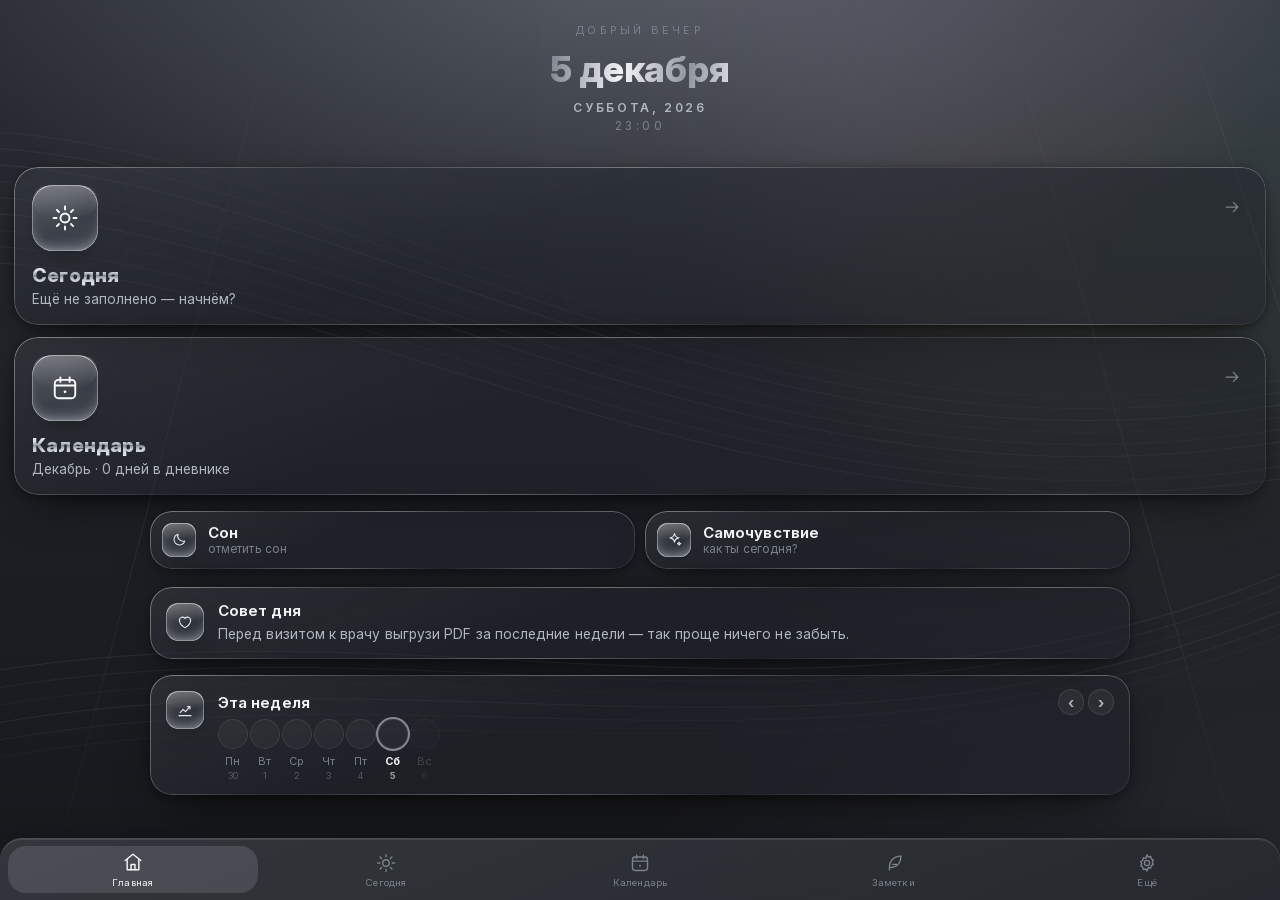
==== commit 75b3dcac: "Add files via upload" ====
--- a/index.html
+++ b/index.html
@@ -10,7 +10,7 @@
   <meta name="theme-color" content="#0b0c10">
   <link rel="manifest" href="manifest.webmanifest">
   <link rel="apple-touch-icon" href="apple-touch-icon.png">
-  <meta http-equiv="Content-Security-Policy" content="default-src 'self'; img-src 'self' data: blob:; style-src 'self' 'unsafe-inline'; script-src 'self'">
+  <meta http-equiv="Content-Security-Policy" content="default-src 'self'; img-src 'self' data: blob:; style-src 'self' 'unsafe-inline'; script-src 'self'; connect-src 'self' https://api.github.com https://*.workers.dev">
   <title>My Diary</title>
   <link rel="stylesheet" href="styles.css">
   <link rel="stylesheet" href="silver.css">
@@ -68,8 +68,12 @@
   <script src="js/views/games.js"></script>
   <script src="js/journal-data.js"></script>
   <script src="js/views/journal.js"></script>
+  <script src="js/views/sync-ui.js"></script>
   <script src="js/views/settings.js"></script>
   <script src="js/views/export.js"></script>
+  <script src="js/config.js"></script>
+  <script src="js/sync.js"></script>
+  <script src="js/reminders.js"></script>
   <script src="js/app.js"></script>
   <script src="js/mobile.js"></script>
 </body>
--- a/styles.css
+++ b/styles.css
@@ -1880,3 +1880,31 @@
 .chart .cdot { stroke: none !important; filter: drop-shadow(0 0 3px currentColor); }
 .chart .hov circle { stroke: rgba(255,255,255,.85) !important; stroke-width: 1.5px !important; }
 :is(html[data-theme="glass"], html[data-theme="powder"], html[data-theme="minimal"]) .chart .hov circle { stroke: #fff !important; }
+
+/* ===== v1.10 sync & reminders ===== */
+.sync-card .sy-p, .remind-card .sy-p { font-size: .88rem; line-height: 1.55; margin: 0 0 12px; }
+.sy-field { display: flex; flex-direction: column; gap: 6px; margin-bottom: 12px; }
+.sy-l { font-size: .74rem; letter-spacing: .1em; text-transform: uppercase; color: var(--text-3); }
+.sy-hint { font-size: .78rem; color: var(--text-3); line-height: 1.45; }
+.sy-manual { margin: 0 0 12px; }
+.sy-manual summary { cursor: pointer; font-size: .84rem; color: var(--text-2); margin-bottom: 10px; list-style: none; }
+.sy-manual summary::before { content: '›'; display: inline-block; margin-right: 6px; transition: transform .3s; }
+.sy-manual[open] summary::before { transform: rotate(90deg); }
+.sy-msg { min-height: 1.2em; font-size: .84rem; margin: 8px 0 4px; color: var(--text-2); }
+.sy-msg.err { color: #ef8a8d; }
+.sy-status { display: flex; align-items: center; gap: 10px; padding: 11px 14px; border-radius: 16px; background: rgba(var(--ov), .04); border: 1px solid rgba(var(--ov), .08); font-size: .88rem; color: var(--text-2); }
+.sy-dot { width: 9px; height: 9px; border-radius: 50%; flex: none; background: #5fd49a; box-shadow: 0 0 10px #5fd49a; }
+.sy-status.err .sy-dot { background: #ef8a8d; box-shadow: 0 0 10px #ef8a8d; }
+.sy-status.err { color: #f1a3a5; }
+.sy-status.busy .sy-dot { background: var(--accent); box-shadow: 0 0 10px var(--accent); animation: syPulse 1s ease-in-out infinite; }
+@keyframes syPulse { 50% { opacity: .35; transform: scale(.7); } }
+.sy-code { font-family: ui-monospace, Menlo, Consolas, monospace; font-size: .78rem !important; word-break: break-all; user-select: all; }
+.sy-steps { margin: 0; padding-left: 20px; display: flex; flex-direction: column; gap: 8px; font-size: .9rem; line-height: 1.5; color: var(--text-2); }
+body.closing-sync::after { content: 'Сохраняю изменения…'; position: fixed; inset: auto 0 24px; margin: auto; width: max-content; padding: 10px 18px; border-radius: 999px; background: var(--surface-strong); border: 1px solid var(--border); z-index: 9999; font-size: .9rem; }
+.rm-row { display: flex; align-items: center; gap: 12px; padding: 10px 0; border-bottom: 1px solid rgba(var(--ov), .07); }
+.rm-row:last-child { border-bottom: 0; }
+.rm-row .rm-main { flex: 1; min-width: 0; }
+.rm-row .rm-t { font-weight: 600; } .rm-row .rm-s { font-size: .8rem; color: var(--text-3); }
+.rm-time { font-variant-numeric: tabular-nums; font-weight: 650; font-size: 1.05rem; }
+.slot-ed { display: grid; grid-template-columns: minmax(0, 1fr) 136px; gap: 8px; align-items: center; width: 100%; }
+.slot-eds { display: flex; flex-direction: column; gap: 8px; width: 100%; }
--- a/mobile.css
+++ b/mobile.css
@@ -42,7 +42,7 @@
 html.is-mobile .modal-actions { padding: 10px 16px 16px; flex-wrap: wrap; }
 
 /* generic stacking */
-html.is-mobile .grid2, html.is-mobile .day-grid, html.is-mobile .home-cards, html.is-mobile .rep-hero, html.is-mobile .rep-two, html.is-mobile .jr-grid, html.is-mobile .jj2, html.is-mobile .jj, html.is-mobile .recipe-cols { grid-template-columns: 1fr !important; }
+html.is-mobile .grid2, html.is-mobile .day-grid, html.is-mobile .home-cards, html.is-mobile .rep-hero, html.is-mobile .rep-two, html.is-mobile .jr-grid, html.is-mobile .jj2, html.is-mobile .jj, html.is-mobile .recipe-cols { grid-template-columns: minmax(0, 1fr) !important; }
 html.is-mobile .row.wrapr, html.is-mobile .row { flex-wrap: wrap; }
 html.is-mobile .card, html.is-mobile .glass.card { padding: 16px; }
 html.is-mobile .segmented { flex-wrap: nowrap; overflow-x: auto; max-width: 100%; scrollbar-width: none; }
@@ -74,7 +74,7 @@
 html.is-mobile .sleep-row, html.is-mobile .sleep-row.two { grid-template-columns: 1fr 1fr !important; }
 html.is-mobile .sleep-row .sleep-total { grid-column: 1 / -1; }
 html.is-mobile .kv { grid-template-columns: 1fr 1fr; }
-html.is-mobile .emo-groups { grid-template-columns: 1fr !important; }
+html.is-mobile .emo-groups { grid-template-columns: minmax(0, 1fr) !important; }
 html.is-mobile .block { padding: 16px !important; }
 html.is-mobile .reset-btn { opacity: .7 !important; }
 
@@ -98,9 +98,6 @@
 html.is-mobile .drv-row { grid-template-columns: 96px 1fr 40px; }
 
 /* journal */
-html.is-mobile .jr-nav { width: 100%; overflow-x: auto; flex-wrap: nowrap; scrollbar-width: none; }
-html.is-mobile .jr-nav::-webkit-scrollbar { display: none; }
-html.is-mobile .jr-nav-it { flex: none; }
 html.is-mobile .jr-tiles { grid-template-columns: 1fr 1fr !important; }
 html.is-mobile .jr-hero { grid-template-columns: 1fr; padding: 22px; }
 html.is-mobile .jr-hero .jr-ink { display: none; }
@@ -134,7 +131,7 @@
 .q-btn small { font-size: .66rem; }
 .q-btn.on { background: rgba(var(--accent-rgb), .2); border-color: rgba(var(--accent-rgb), .55); color: var(--text); transform: scale(1.04); }
 .q-btn:active { transform: scale(.95); }
-.q-sleep { display: grid; grid-template-columns: 1fr 1fr; gap: 10px; }
+.q-sleep { display: grid; grid-template-columns: minmax(0, 1fr) minmax(0, 1fr); gap: 10px; }
 .q-sleep label { display: flex; flex-direction: column; gap: 4px; font-size: .72rem; color: var(--text-3); text-transform: uppercase; letter-spacing: .1em; }
 .q-time { text-align: center; }
 .q-sleep-sum { font-size: .86rem; color: var(--text-2); text-align: center; }
@@ -153,3 +150,98 @@
 html.is-mobile .chart-card { padding: 14px 10px; }
 html.is-mobile .chart .dlabel { font-size: 10px; }
 html.is-mobile .tile .t-title { margin-top: 12px; }
+
+
+/* ===================== v2: fixes after testing on a real iPhone ===================== */
+/* full-height app: iOS standalone can report 100% shorter than the screen */
+html.is-mobile, html.is-mobile body { height: var(--app-h, 100%); background: var(--bg); }
+html.is-mobile #app { height: var(--app-h, 100%); }
+html.is-mobile .view { overflow-x: hidden; }
+
+/* bottom tab bar sits on the very bottom edge, like a native iOS tab bar */
+html.is-mobile { --mnav-h: 62px; }
+html.is-mobile #mnav { left: 0; right: 0; bottom: 0; height: calc(var(--mnav-h) + var(--safe-b)); padding: 0 6px var(--safe-b); border-radius: 22px 22px 0 0; border-width: 1px 0 0; box-shadow: 0 -10px 30px -18px rgba(0,0,0,.6), inset 0 1px 0 var(--hl); }
+html.is-mobile .mn-it { margin: 7px 2px; }
+html.is-mobile .view { padding-bottom: calc(var(--mnav-h) + var(--safe-b) + 22px) !important; }
+
+/* time fields: iOS gives them a native min-width that pushed them on top of each other */
+html.is-mobile input[type="time"], html.is-mobile input[type="date"] { -webkit-appearance: none; appearance: none; min-width: 0; max-width: 100%; width: 100%; display: block; min-height: 46px; text-align: center; }
+html.is-mobile input[type="time"]::-webkit-date-and-time-value { text-align: center; }
+.q-tf { position: relative; min-width: 0; }
+.q-tf .q-ph { position: absolute; inset: 0; display: grid; place-items: center; pointer-events: none; color: var(--text-3); font-size: 1rem; letter-spacing: .08em; }
+.q-tf.has .q-ph { display: none; }
+html.is-mobile .sleep-row > *, html.is-mobile .sleep-row label { min-width: 0; }
+
+/* buttons: never squeeze the label; one weight & size everywhere */
+html.is-mobile .btn { flex-shrink: 0; max-width: 100%; font-size: .92rem; font-weight: 620; letter-spacing: 0; }
+html.is-mobile .btn.small { font-size: .85rem; }
+html[data-theme="silver"].is-mobile .btn.primary { font-weight: 680; }
+/* title + button headers stack: text first, button under it */
+html.is-mobile .jr-panel-head { flex-direction: column; align-items: stretch; gap: 12px; }
+html.is-mobile .jr-panel-head > .btn { align-self: flex-start; }
+html.is-mobile .jr-panel-head h2 { font-size: 1.3rem; }
+html.is-mobile .jr-panel-head p { font-size: .9rem; line-height: 1.5; }
+
+/* single-line fields are pills, like the buttons */
+html.is-mobile input.inp:not([type="time"]):not([type="date"]), html.is-mobile .inp.dp { border-radius: 999px !important; padding: 10px 16px; text-overflow: ellipsis; }
+html.is-mobile textarea.ta, html.is-mobile .ta { border-radius: 18px !important; }
+
+/* journal: section switcher as a clear grid of tiles — everything visible, nothing hidden off-screen */
+html.is-mobile .jr-nav { display: grid; grid-template-columns: repeat(4, minmax(0, 1fr)); gap: 6px; width: 100%; padding: 6px; border-radius: 22px; margin-bottom: 18px; }
+html.is-mobile .jr-nav-it { flex-direction: column; justify-content: center; gap: 5px; padding: 10px 2px 9px; min-height: 62px; border-radius: 16px; font-size: .72rem; line-height: 1.15; text-align: center; background: rgba(var(--ov), .045); box-shadow: inset 0 0 0 1px rgba(var(--ov), .06); color: var(--text-2); }
+html.is-mobile .jr-nav-it span { white-space: normal; }
+html.is-mobile .jr-nav-it svg { width: 19px; height: 19px; opacity: .85; }
+html.is-mobile .jr-nav-it.on { color: var(--text); background: rgba(var(--accent-rgb), .18); box-shadow: inset 0 0 0 1px rgba(var(--accent-rgb), .45); }
+html.is-mobile .jr-nav-it.on svg { opacity: 1; }
+
+/* journal entries: calm, compact list header; no duplicated buttons */
+html.is-mobile .jr-side { max-height: none; padding: 14px; }
+html.is-mobile .jr-side > .row .btn { padding: 11px 16px; }
+html.is-mobile .jr-search { padding: 8px 16px !important; min-height: 0; background: rgba(var(--ov), .035); border-color: rgba(var(--ov), .07); font-size: 16px; }
+html.is-mobile .jr-welcome { display: none; }
+html.is-mobile .jr-bar .btn:not(:first-of-type) { display: none; }       /* «Вопросы» / «Новая» already live above */
+html.is-mobile .jr-paper .jr-paper-top .jr-date { display: none; }        /* date is already in the line above */
+html.is-mobile .jr-paper-top { justify-content: flex-end; }
+html.is-mobile .jr-meta { font-size: .8rem; }
+html.is-mobile .jr-item { min-width: 0; }
+html.is-mobile .jr-moods { gap: 6px; }
+
+/* letters & other empty states: in a soft card, not loose text */
+html.is-mobile .jr-body .jr-empty, html.is-mobile .lt-grid ~ .jr-empty { padding: 18px; border-radius: 20px; background: rgba(var(--ov), .035); border: 1px dashed rgba(var(--ov), .12); color: var(--text-2); font-size: .9rem; }
+html.is-mobile .jr-side .jr-empty { background: none; border: 0; padding: 12px 4px; }
+html.is-mobile .lt-grid { grid-template-columns: minmax(0, 1fr) !important; }
+
+/* joy jar: field on its own line, button under it */
+html.is-mobile .jj-side .row { flex-direction: column; align-items: stretch; }
+html.is-mobile .jj-side .row .btn { width: 100%; }
+html.is-mobile .jj-take { width: 100%; }
+html.is-mobile .jj-jar-wrap { margin-bottom: 10px; }
+html.is-mobile .jj-count { position: relative; z-index: 2; margin-top: 8px; }
+
+/* «Как заработать кристаллы»: one clean column, value on the right */
+html.is-mobile .earn-list { grid-template-columns: minmax(0, 1fr); gap: 0; }
+html.is-mobile .earn-list .stat { display: flex; align-items: baseline; justify-content: space-between; gap: 14px; padding: 10px 0; border-bottom: 1px solid rgba(var(--ov), .07); }
+html.is-mobile .earn-list .stat:last-child { border-bottom: 0; }
+html.is-mobile .earn-list .stat b { white-space: nowrap; flex: none; }
+
+/* wide tables scroll inside their card */
+html.is-mobile .tbl { display: block; overflow-x: auto; max-width: 100%; -webkit-overflow-scrolling: touch; }
+html.is-mobile .reset-btn { margin-left: 4px; }
+html.is-mobile .block-head { min-width: 0; }
+html.is-mobile .block-body { grid-template-columns: minmax(0, 1fr) !important; }
+html.is-mobile .block-inner { min-width: 0; }
+
+/* day blocks: title + "изменено …" stacked, reset/chevron never pushed off the card */
+html.is-mobile .block-head { display: grid; grid-template-columns: auto minmax(0, 1fr) auto auto; column-gap: 12px; row-gap: 1px; align-items: center; }
+html.is-mobile .block-head > .gicon { grid-row: 1 / span 2; }
+html.is-mobile .block-head > h3 { grid-column: 2; grid-row: 1; margin: 0; font-size: 1.05rem; line-height: 1.25; }
+html.is-mobile .block-head > .edited { grid-column: 2; grid-row: 2; margin: 0 !important; font-size: .72rem; white-space: nowrap; overflow: hidden; text-overflow: ellipsis; }
+html.is-mobile .block-head > .reset-btn { grid-column: 3; grid-row: 1 / span 2; margin: 0; }
+html.is-mobile .block-head > .chev { grid-column: 4; grid-row: 1 / span 2; }
+/* emotion rows: name + note button on top, strength slider full width below */
+html.is-mobile .emo-row .er-top { grid-template-columns: minmax(0, 1fr) auto !important; row-gap: 6px; }
+html.is-mobile .emo-row .er-top > .er-name { grid-column: 1; grid-row: 1; }
+html.is-mobile .emo-row .er-top > .note-btn { grid-column: 2; grid-row: 1; white-space: nowrap; }
+html.is-mobile .emo-row .er-top > :nth-child(2) { grid-column: 1 / -1; grid-row: 2; min-width: 0; }
+.q-tf:not(.has) input { color: transparent; }
+.q-tf:not(.has) input::-webkit-datetime-edit { color: transparent; }
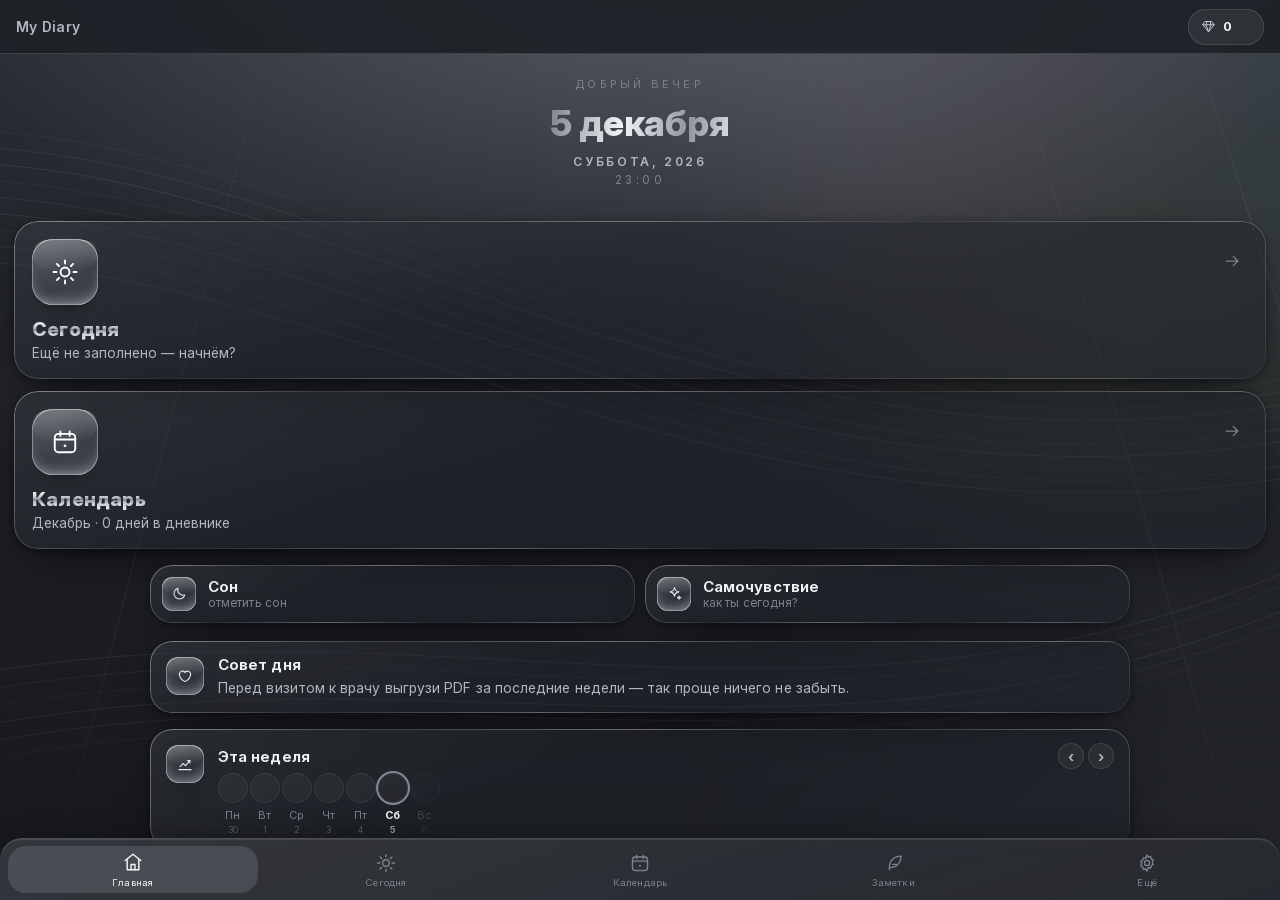
==== commit c5cdfa50: "1.11.0" ====
--- a/index.html
+++ b/index.html
@@ -21,7 +21,7 @@
   <div id="app">
     <div id="titlebar">
       <div class="tb-title"><img src="icon.svg" alt="">My Diary</div>
-      <div class="tb-right"><button id="gem-badge" class="gem-badge" title="Кристаллы — мини-игры"></button>
+      <div class="tb-right"><button id="gem-badge" class="gem-badge" title="Кристаллы — раздел «Отдых»"></button>
       <div class="win-ctrls">
         <button id="w-min" title="Свернуть"><svg viewBox="0 0 10 10"><path d="M0 5h10" stroke="currentColor" stroke-width="1"/></svg></button>
         <button id="w-max" title="Развернуть"><svg viewBox="0 0 10 10"><rect x=".5" y=".5" width="9" height="9" fill="none" stroke="currentColor"/></svg></button>
@@ -39,7 +39,7 @@
   <script src="js/catalog.js"></script>
   <script src="js/store.js"></script>
   <script src="js/metrics.js"></script>
-  <script src="js/components.js"></script>
+  <script src="js/components.js"></script><script src="js/checkin.js"></script>
   <script src="js/icons.js"></script>
   <script src="js/photos.js"></script>
   <script src="js/silhouette.js"></script>
@@ -59,15 +59,9 @@
   <script src="js/views/library.js"></script>
   <script src="js/relics.js"></script>
   <script src="js/caseart.js"></script>
-  <script src="js/spinners.js"></script>
-  <script src="js/recipes-d1.js"></script>
-  <script src="js/recipes-d2.js"></script>
-  <script src="js/recipes-d3.js"></script>
-  <script src="js/recipes.js"></script>
-  <script src="js/dishart.js"></script>
   <script src="js/views/games.js"></script>
   <script src="js/journal-data.js"></script>
-  <script src="js/views/journal.js"></script>
+  <script src="js/paper-release.js"></script><script src="js/portrait-deck.js"></script><script src="js/views/journal.js"></script>
   <script src="js/views/sync-ui.js"></script>
   <script src="js/views/settings.js"></script>
   <script src="js/views/export.js"></script>
--- a/styles.css
+++ b/styles.css
@@ -664,7 +664,7 @@
 
 /* calendar: cycle */
 .cal-cell .cd-fill { top: auto; height: 3px; opacity: .85; }
-.cal-cell .cd-photo { position: absolute; inset: 0; background-size: cover; background-position: center; opacity: .22; filter: grayscale(.2); }
+.cal-cell .cd-photo { position: absolute; inset: 0; background-size: cover; background-position: center; opacity: .34; filter: grayscale(.1); border-radius: inherit; }
 .cal-cell.is-period { background: color-mix(in srgb, #e0528a 16%, var(--field)); border-color: color-mix(in srgb, #e0528a 55%, transparent); }
 .cal-cell.is-pred { border: 1.5px dashed color-mix(in srgb, #e0528a 70%, transparent); background: color-mix(in srgb, #e0528a 6%, var(--field)); }
 .cal-cell.is-fertile { background: color-mix(in srgb, #9d8cf6 9%, var(--field)); }
@@ -1908,3 +1908,146 @@
 .rm-time { font-variant-numeric: tabular-nums; font-weight: 650; font-size: 1.05rem; }
 .slot-ed { display: grid; grid-template-columns: minmax(0, 1fr) 136px; gap: 8px; align-items: center; width: 100%; }
 .slot-eds { display: flex; flex-direction: column; gap: 8px; width: 100%; }
+.idx-how { margin-top: 6px; padding: 0; border: 0; background: none; color: var(--text-3); font: inherit; font-size: .76rem; cursor: pointer; text-decoration: underline; text-underline-offset: 3px; text-decoration-color: rgba(var(--ov), .25); }
+.idx-how:hover { color: var(--text); }
+.ix-list { display: flex; flex-direction: column; gap: 10px; }
+.ix-row { display: grid; grid-template-columns: minmax(0, 1fr) auto; gap: 4px 12px; }
+.ix-row .ix-main b { display: block; font-size: .92rem; } .ix-row .ix-main span { font-size: .76rem; color: var(--text-3); }
+.ix-val { font-weight: 700; font-variant-numeric: tabular-nums; align-self: center; }
+.ix-row.off .ix-val { font-weight: 400; font-size: .78rem; color: var(--text-3); }
+.ix-row.off .ix-main b { color: var(--text-3); }
+.ix-bar { grid-column: 1 / -1; height: 5px; border-radius: 4px; background: rgba(var(--ov), .07); overflow: hidden; }
+.ix-bar i { display: block; height: 100%; border-radius: 4px; }
+.ix-rules p { font-size: .84rem; line-height: 1.55; margin: 0 0 8px; color: var(--text-2); }
+/* spin button */
+.spin-btn-row { display: flex; justify-content: center; margin: 18px 0 6px; }
+.spin-btn { position: relative; width: 112px; height: 112px; border-radius: 50%; border: 0; padding: 0; cursor: pointer; background: none; color: var(--on-accent, #14161b); -webkit-tap-highlight-color: transparent; }
+.spin-btn .sb-ring { position: absolute; inset: 0; border-radius: 50%; background: conic-gradient(from 0deg, var(--accent), rgba(var(--accent-rgb), .25), var(--accent), rgba(var(--accent-rgb), .25), var(--accent)); filter: blur(.3px); animation: sbSpin 6s linear infinite; opacity: .9; }
+.spin-btn .sb-face { position: absolute; inset: 6px; border-radius: 50%; display: flex; flex-direction: column; align-items: center; justify-content: center; gap: 4px; background: radial-gradient(circle at 35% 30%, #fff, var(--accent) 70%); box-shadow: inset 0 2px 0 rgba(255,255,255,.7), inset 0 -8px 16px rgba(0,0,0,.18), 0 14px 30px -10px rgba(var(--accent-rgb), .8); transition: transform .5s var(--spring); }
+.spin-btn .sb-face b { font-size: .9rem; letter-spacing: .02em; }
+.spin-btn:active .sb-face { transform: scale(.92); }
+.spin-btn.go .sb-face svg { animation: sbDice .9s cubic-bezier(.2,.8,.2,1); }
+@keyframes sbSpin { to { transform: rotate(360deg); } }
+@keyframes sbDice { 40% { transform: rotate(200deg) scale(1.2); } 100% { transform: rotate(360deg); } }
+.acc-list { display: grid; grid-template-columns: repeat(auto-fill, minmax(150px, 1fr)); gap: 8px; }
+.acc-it { display: flex; align-items: center; gap: 10px; padding: 8px 10px; border-radius: 14px; border: 1px solid rgba(var(--ov), .08); background: rgba(var(--ov), .03); color: var(--text); font: inherit; text-align: left; cursor: pointer; }
+.acc-it.on { border-color: rgba(var(--accent-rgb), .6); background: rgba(var(--accent-rgb), .12); }
+.acc-it.locked { cursor: default; opacity: .7; }
+.acc-sw { width: 26px; height: 26px; border-radius: 50%; flex: none; display: grid; place-items: center; font-size: .8rem; color: var(--text-3); box-shadow: inset 0 0 0 1.5px color-mix(in srgb, var(--c) 55%, transparent); }
+.acc-t b { display: block; font-size: .8rem; font-weight: 600; line-height: 1.2; } .acc-t small { font-size: .62rem; text-transform: uppercase; letter-spacing: .1em; }
+
+/* ===== v1.10.4 notes: plain sheet, rich text, quiet search ===== */
+.jr-text, .ab-text, .lt-ta, :is(html[data-theme="glass"], html[data-theme="powder"], html[data-theme="minimal"]) .jr-text, :is(html[data-theme="glass"], html[data-theme="powder"], html[data-theme="minimal"]) .ab-text, html[data-theme="minimal"] .jr-text, html[data-theme="powder"] .jr-text { background-image: none !important; }
+.jr-rich { min-height: 380px; line-height: 1.75; outline: none; white-space: pre-wrap; word-break: break-word; cursor: text; -webkit-user-select: text; user-select: text; }
+.jr-rich.is-empty::before { content: attr(data-ph); color: var(--text-3); opacity: .6; font-style: italic; pointer-events: none; position: absolute; }
+.jr-rich div { min-height: 1.75em; }
+.jr-rich b { font-weight: 700; } .jr-rich i { font-style: italic; }
+.jr-tb { font-weight: 800; font-size: .92rem; font-style: normal; } .jr-ti { font-style: italic; font-weight: 600; font-size: .92rem; font-family: Georgia, serif; }
+.jr-tool.on .jr-tb, .jr-tool.on .jr-ti { color: var(--text); }
+.jr-paper-top { justify-content: flex-end; }
+.jr-sbox { display: grid; grid-template-rows: 0fr; transition: grid-template-rows .4s var(--ease), margin .4s; margin-bottom: 0; }
+.jr-sbox > .inp { overflow: hidden; min-height: 0; padding-top: 0; padding-bottom: 0; border-width: 0; opacity: 0; transition: opacity .3s, padding .3s; }
+.jr-sbox.open { grid-template-rows: 1fr; margin-bottom: 10px; }
+.jr-sbox.open > .inp { padding: 7px 14px; border-width: 1px; opacity: 1; font-size: .86rem; }
+.jr-search { margin-bottom: 0 !important; }
+.jr-del { color: var(--text-3); }
+.jr-del:hover { color: #ef8a8d; }
+/* questions: one at a time (computer too) */
+.jd-title { margin: 0 0 10px; font-size: 1.15rem; color: var(--text-2); font-weight: 600; }
+.jr-deckwrap { max-width: 720px; }
+.jr-deck { padding: 28px 28px 24px; border-radius: 28px; background: linear-gradient(160deg, rgba(var(--accent-rgb), .14), rgba(var(--ov), .03)); border: 1px solid rgba(var(--ov), .1); box-shadow: inset 0 1px 0 var(--hl), 0 20px 40px -26px rgba(0,0,0,.6); }
+.jr-deck.deal { animation: jdDeal .6s cubic-bezier(.2,.8,.2,1) both; }
+@keyframes jdDeal { from { opacity: 0; transform: translateY(14px) scale(.97) rotate(-.6deg); } }
+.jd-kicker { font-size: .72rem; letter-spacing: .14em; text-transform: uppercase; color: var(--text-3); margin-bottom: 10px; }
+.jd-q { font-size: 1.5rem; line-height: 1.38; font-weight: 600; color: var(--text); }
+.jd-cnt { margin-top: 10px; font-size: .8rem; color: var(--text-3); }
+.jd-actions { display: flex; gap: 8px; margin-top: 22px; flex-wrap: wrap; }
+.jd-label { margin: 24px 0 8px; font-size: .72rem; letter-spacing: .12em; text-transform: uppercase; color: var(--text-3); }
+.jd-topics { display: flex; gap: 8px; flex-wrap: wrap; }
+.jd-all { margin-top: 18px; }
+.jd-all summary { list-style: none; color: var(--text-3); font-size: .86rem; padding: 6px 0; cursor: pointer; }
+.jd-all summary::after { content: ' ›'; }
+
+/* ===== v1.10.5: notes — editor left, history right, folders, dreams ===== */
+.jr-grid { grid-template-columns: minmax(0, 1fr) 264px; transition: grid-template-columns .45s cubic-bezier(.2,.8,.2,1); }
+.jr-grid > .jr-side { grid-column: 2; grid-row: 1; transition: opacity .35s, transform .45s; }
+.jr-grid > .jr-main { grid-column: 1; grid-row: 1; min-width: 0; }
+.jr-grid.side-hidden { grid-template-columns: minmax(0, 1fr) 0px; gap: 0; }
+.jr-grid.side-hidden > .jr-side { opacity: 0; transform: translateX(24px); pointer-events: none; overflow: hidden; padding: 0; border: 0; }
+.jr-histbtn { display: none !important; }
+.jr-grid.side-hidden .jr-histbtn { display: inline-grid !important; }
+.jr-collapse svg { transform: rotate(-90deg); }
+.jr-paper { padding-top: 22px; }
+.jr-paper-top { justify-content: space-between !important; align-items: center; gap: 10px; margin-bottom: 10px; flex-wrap: wrap; }
+.jr-paper-top .jr-moods { margin: 0 !important; flex: 1 1 auto; min-width: 0; }
+.jr-paper-top .jr-tools { margin-left: auto; }
+/* folders */
+.jr-folders { display: flex; flex-wrap: wrap; gap: 5px; margin: 0 0 10px; }
+.jr-fchip { border: 1px solid rgba(var(--ov),.09); background: transparent; color: var(--text-3); font: inherit; font-size: .74rem; padding: 4px 10px; border-radius: 999px; cursor: pointer; transition: background .3s, color .3s, border-color .3s; display: inline-flex; align-items: center; gap: 5px; }
+.jr-fchip:hover { color: var(--text); background: rgba(var(--ov),.05); }
+.jr-fchip.on { color: var(--text); background: rgba(var(--accent-rgb), .16); border-color: rgba(var(--accent-rgb), .4); }
+.jr-fchip.add { padding: 4px 9px; font-weight: 600; }
+.jr-fedit { opacity: .6; font-size: .7rem; }
+.jr-fpick { display: inline-flex; align-items: center; gap: 5px; border: 1px solid rgba(var(--ov),.08); background: rgba(var(--ov),.03); color: var(--text-3); font: inherit; font-size: .75rem; padding: 4px 10px; border-radius: 999px; cursor: pointer; max-width: 190px; }
+.jr-fpick span { overflow: hidden; text-overflow: ellipsis; white-space: nowrap; }
+.jr-fpick:hover { color: var(--text); }
+.jr-fmenu { display: flex; flex-direction: column; gap: 2px; min-width: 190px; padding: 4px; }
+.jr-fmenu-t { font-size: .72rem; color: var(--text-3); padding: 4px 10px 6px; }
+.jr-fmenu button { text-align: left; border: 0; background: transparent; color: var(--text-2); font: inherit; font-size: .86rem; padding: 8px 10px; border-radius: 10px; cursor: pointer; }
+.jr-fmenu button:hover { background: rgba(var(--ov),.06); color: var(--text); }
+.jr-fmenu button.on { color: var(--text); background: rgba(var(--accent-rgb), .16); }
+.jr-fmenu button.add { color: var(--accent); }
+/* dreams */
+.dr-wrap { max-width: 860px; margin: 0 auto; display: flex; flex-direction: column; gap: 14px; }
+.dr-top { display: flex; align-items: flex-end; gap: 14px; justify-content: space-between; flex-wrap: wrap; }
+.dr-h { font-size: 1.5rem; font-weight: 700; letter-spacing: -.01em; margin: 2px 0 4px; }
+.dr-stats { padding: 16px 18px; }
+.dr-stats-t { font-size: .74rem; color: var(--text-3); text-transform: uppercase; letter-spacing: .08em; margin-bottom: 10px; }
+.dr-stat-row { display: grid; grid-template-columns: repeat(3, minmax(0, 1fr)); gap: 10px; }
+.dr-stat { display: flex; flex-direction: column; gap: 3px; padding: 10px 12px; border-radius: 16px; background: rgba(var(--ov),.04); min-width: 0; }
+.dr-stat b { font-size: 1.15rem; overflow: hidden; text-overflow: ellipsis; white-space: nowrap; }
+.dr-stat span { font-size: .74rem; color: var(--text-3); }
+.dr-bars { display: flex; flex-direction: column; gap: 6px; margin-top: 12px; }
+.dr-bar { display: grid; grid-template-columns: 96px 1fr 24px; align-items: center; gap: 10px; font-size: .78rem; color: var(--text-2); }
+.dr-bar i { height: 6px; border-radius: 4px; background: rgba(var(--ov),.06); overflow: hidden; }
+.dr-bar em { display: block; height: 100%; border-radius: 4px; background: linear-gradient(90deg, #8f7bff, #7fa6ff); }
+.dr-bar b { text-align: right; font-weight: 600; }
+.dr-note { margin-top: 12px; font-size: .82rem; color: var(--text-2); line-height: 1.45; }
+.dr-chips { display: flex; flex-wrap: wrap; gap: 6px; align-items: center; }
+.dr-sbox { margin: -4px 0 0; }
+.dr-feed { display: flex; flex-direction: column; gap: 10px; }
+.dr-month { font-size: .76rem; color: var(--text-3); text-transform: uppercase; letter-spacing: .08em; margin: 8px 4px 0; }
+.dr-card { padding: 14px 18px 12px; border-radius: 22px; display: flex; flex-direction: column; gap: 8px; }
+.dr-head { display: flex; align-items: flex-start; gap: 10px; }
+.dr-date { font-weight: 650; }
+.dr-sub { font-size: .76rem; color: var(--text-3); margin-top: 2px; }
+.dr-tags { display: flex; flex-wrap: wrap; gap: 5px; }
+.dr-tag { font-size: .72rem; padding: 3px 9px; border-radius: 999px; background: rgba(var(--ov),.06); color: var(--text-2); }
+.dr-tag.t-nice { background: rgba(255,213,154,.18); } .dr-tag.t-vivid { background: rgba(255,170,210,.16); }
+.dr-tag.t-strange { background: rgba(200,182,255,.18); } .dr-tag.t-anxious { background: rgba(127,166,255,.18); }
+.dr-tag.t-nightmare { background: rgba(143,123,255,.24); } .dr-tag.t-lucid { background: rgba(159,230,208,.2); }
+.dr-text { white-space: pre-wrap; line-height: 1.55; font-size: .92rem; overflow-wrap: anywhere; }
+.dr-text.clamp { display: -webkit-box; -webkit-line-clamp: 5; -webkit-box-orient: vertical; overflow: hidden; cursor: pointer; }
+.dr-open { align-self: flex-end; border: 0; background: transparent; color: var(--text-3); font: inherit; font-size: .78rem; cursor: pointer; padding: 2px 4px; }
+.dr-open:hover { color: var(--accent); }
+.dr-ta { min-height: 140px; }
+@media (max-width: 980px) {
+  .jr-grid, .jr-grid.side-hidden { grid-template-columns: 1fr; gap: 20px; }
+  .jr-grid > .jr-side { grid-column: 1; grid-row: 2; }
+  .jr-grid.side-hidden > .jr-side { display: none; }
+}
+.jr-grid:not(.side-hidden) .jr-newbtn { display: none; }
+.dr-text.muted { font-size: .8rem; font-style: italic; color: var(--text-3); }
+
+/* Visible, restrained destructive actions. */
+.jr-del, .btn.delete-accent, .icon-btn[title^="Удалить"] { color: #d85d68; background: rgba(216,93,104,.12); box-shadow: inset 0 0 0 1px rgba(216,93,104,.38); opacity: 1; }
+.jr-del:hover, .btn.delete-accent:hover, .icon-btn[title^="Удалить"]:hover { color: #f38a94; background: rgba(216,93,104,.22); }
+.jr-del:focus-visible, .btn.delete-accent:focus-visible { outline: 2px solid #d85d68; outline-offset: 3px; }
+
+.checkin-tabs { display:flex; gap:8px; margin-bottom:16px; } .checkin-tabs .btn { flex:1; } .checkin-body h4 { margin:0 0 16px; } .checkin-field { display:grid; gap:8px; margin:18px 0; } .checkin-summary { font-size:.85rem; line-height:1.6; color:var(--text-2); }
+
+/* Dream privacy stays enabled until the eye button is pressed, including on touch devices. */
+.dreams-hidden .dr-text, .dreams-hidden .dr-tags, .dream-text-hidden { filter: blur(8px); user-select: none; -webkit-user-select: none; pointer-events: none; }
+.dream-privacy-toggle.on { color: var(--accent); background: rgba(var(--accent-rgb),.16); }
+
+.ab-card-actions { display:flex; flex-wrap:wrap; gap:10px; margin-top:16px; } .ab-random-card { animation: fadeIn .25s ease; } @media(prefers-reduced-motion:reduce) { .ab-random-card { animation:none; } }
--- a/mobile.css
+++ b/mobile.css
@@ -81,7 +81,9 @@
 /* calendar */
 html.is-mobile .cal-grid { gap: 4px; }
 html.is-mobile .cal-cell { min-height: 54px !important; border-radius: 14px !important; padding: 5px !important; }
-html.is-mobile .cal-cell .cd-idx, html.is-mobile .cal-cell .cd-photo { display: none; }
+html.is-mobile .cal-cell .cd-idx { display: none; }
+html.is-mobile .cal-cell .cd-photo { opacity: .5; border-radius: inherit; }
+html.is-mobile .cal-cell .cd-n { position: relative; z-index: 1; text-shadow: 0 1px 4px rgba(0,0,0,.7); }
 html.is-mobile .cal-wrap { grid-template-columns: minmax(0, 1fr) !important; }
 html.is-mobile .cal-grid { grid-template-columns: repeat(7, minmax(0, 1fr)) !important; }
 html.is-mobile .cal-cell { aspect-ratio: auto; }
@@ -186,21 +188,56 @@
 html.is-mobile input.inp:not([type="time"]):not([type="date"]), html.is-mobile .inp.dp { border-radius: 999px !important; padding: 10px 16px; text-overflow: ellipsis; }
 html.is-mobile textarea.ta, html.is-mobile .ta { border-radius: 18px !important; }
 
-/* journal: section switcher as a clear grid of tiles — everything visible, nothing hidden off-screen */
-html.is-mobile .jr-nav { display: grid; grid-template-columns: repeat(4, minmax(0, 1fr)); gap: 6px; width: 100%; padding: 6px; border-radius: 22px; margin-bottom: 18px; }
-html.is-mobile .jr-nav-it { flex-direction: column; justify-content: center; gap: 5px; padding: 10px 2px 9px; min-height: 62px; border-radius: 16px; font-size: .72rem; line-height: 1.15; text-align: center; background: rgba(var(--ov), .045); box-shadow: inset 0 0 0 1px rgba(var(--ov), .06); color: var(--text-2); }
-html.is-mobile .jr-nav-it span { white-space: normal; }
-html.is-mobile .jr-nav-it svg { width: 19px; height: 19px; opacity: .85; }
-html.is-mobile .jr-nav-it.on { color: var(--text); background: rgba(var(--accent-rgb), .18); box-shadow: inset 0 0 0 1px rgba(var(--accent-rgb), .45); }
-html.is-mobile .jr-nav-it.on svg { opacity: 1; }
+/* journal: one swipeable row of sections; faded edges + arrows show there is more */
+html.is-mobile .jr-navbox { position: relative; margin: 0 calc(-1 * var(--vpad, 14px)) 18px; }
+html.is-mobile .jr-nav { display: flex; flex-wrap: nowrap; gap: 8px; width: auto; overflow-x: auto; scroll-snap-type: x proximity; scroll-padding: 0 16px; padding: 4px 16px; margin: 0; border: 0; background: none; border-radius: 0; scrollbar-width: none; -webkit-overflow-scrolling: touch; }
+html.is-mobile .jr-nav::-webkit-scrollbar { display: none; }
+html.is-mobile .jr-nav-it { flex: none; scroll-snap-align: start; flex-direction: row; gap: 7px; padding: 10px 15px; min-height: 0; border-radius: 999px; font-size: .86rem; white-space: nowrap; background: rgba(var(--ov), .05); box-shadow: inset 0 0 0 1px rgba(var(--ov), .09); color: var(--text-2); }
+html.is-mobile .jr-nav-it svg { width: 16px; height: 16px; }
+html.is-mobile .jr-nav-it.on { color: var(--text); background: rgba(var(--accent-rgb), .2); box-shadow: inset 0 0 0 1px rgba(var(--accent-rgb), .5); }
+html.is-mobile .jr-navbox::before, html.is-mobile .jr-navbox::after { content: ''; position: absolute; top: 0; bottom: 0; width: 46px; pointer-events: none; opacity: 0; transition: opacity .3s; z-index: 1; }
+html.is-mobile .jr-navbox::before { left: 0; background: linear-gradient(90deg, var(--bg), transparent); }
+html.is-mobile .jr-navbox::after { right: 0; background: linear-gradient(270deg, var(--bg), transparent); }
+html.is-mobile .jr-navbox.more-l::before, html.is-mobile .jr-navbox.more-r::after { opacity: 1; }
+html.is-mobile .jr-navmore { position: absolute; top: 50%; z-index: 2; width: 30px; height: 30px; margin-top: -15px; border-radius: 50%; border: 1px solid rgba(var(--ov), .14); background: var(--surface-strong); color: var(--text); display: grid; place-items: center; opacity: 0; pointer-events: none; transition: opacity .3s; box-shadow: 0 6px 16px -6px rgba(0,0,0,.5); }
+html.is-mobile .jr-navmore.r { right: 8px; } html.is-mobile .jr-navmore.l { left: 8px; } html.is-mobile .jr-navmore.r svg { transform: rotate(-90deg); } html.is-mobile .jr-navmore.l svg { transform: rotate(90deg); }
+html.is-mobile .jr-navbox.more-r .jr-navmore.r, html.is-mobile .jr-navbox.more-l .jr-navmore.l { opacity: 1; pointer-events: auto; }
+
+/* writing: only the page */
+html.is-mobile .jr-wrap.jr-writing > .view-head, html.is-mobile .jr-wrap.jr-writing > .jr-navbox { display: none; }
+html.is-mobile .jr-wbar { display: flex; align-items: center; gap: 8px; margin: 2px 0 12px; }
+html.is-mobile .jr-back { display: inline-flex; align-items: center; gap: 4px; border: 0; background: none; color: var(--text-2); font: inherit; font-size: .95rem; padding: 8px 6px 8px 0; }
+html.is-mobile .jr-back svg { transform: rotate(90deg); }
+html.is-mobile .jr-wbar .btn { padding: 8px 14px; }
+html.is-mobile .jr-wmeta { text-align: center; margin-top: 10px; color: var(--text-3); }
+html.is-mobile .jr-writer .jr-paper { min-height: calc(var(--app-h, 100vh) - var(--mnav-h) - var(--safe-b) - var(--safe-t) - 120px); }
+html.is-mobile .jr-writer .jr-moods { opacity: .85; }
+
+/* questions: one card at a time */
+html.is-mobile .jd-title { margin: 0 0 10px; font-size: 1.15rem; color: var(--text-2); font-weight: 600; }
+html.is-mobile .jr-deck { padding: 24px 20px 20px; border-radius: 26px; background: linear-gradient(160deg, rgba(var(--accent-rgb), .14), rgba(var(--ov), .03)); border: 1px solid rgba(var(--ov), .1); box-shadow: inset 0 1px 0 var(--hl), 0 20px 40px -26px rgba(0,0,0,.6); }
+html.is-mobile .jr-deck.deal { animation: jdDeal .6s cubic-bezier(.2,.8,.2,1) both; }
+@keyframes jdDeal { from { opacity: 0; transform: translateY(14px) scale(.97) rotate(-.6deg); } }
+html.is-mobile .jd-kicker { font-size: .72rem; letter-spacing: .14em; text-transform: uppercase; color: var(--text-3); margin-bottom: 10px; }
+html.is-mobile .jd-q { font-size: 1.32rem; line-height: 1.38; font-weight: 600; color: var(--text); }
+html.is-mobile .jd-cnt { margin-top: 10px; font-size: .8rem; color: var(--text-3); }
+html.is-mobile .jd-actions { display: flex; gap: 8px; margin-top: 20px; flex-wrap: wrap; }
+html.is-mobile .jd-actions .btn { flex: 1 1 140px; justify-content: center; padding: 12px 14px; }
+html.is-mobile .jd-label { margin: 22px 0 8px; font-size: .72rem; letter-spacing: .12em; text-transform: uppercase; color: var(--text-3); }
+html.is-mobile .jd-topics { display: flex; gap: 8px; overflow-x: auto; margin: 0 calc(-1 * var(--vpad, 14px)); padding: 2px var(--vpad, 14px) 4px; scrollbar-width: none; }
+html.is-mobile .jd-topics::-webkit-scrollbar { display: none; }
+html.is-mobile .jd-topics .jr-gtab { flex: none; white-space: nowrap; }
+html.is-mobile .jd-all { margin-top: 18px; }
+html.is-mobile .jd-all summary { list-style: none; color: var(--text-3); font-size: .86rem; padding: 6px 0; }
+html.is-mobile .jd-all summary::after { content: ' ›'; }
+html.is-mobile .jd-all[open] summary { margin-bottom: 8px; }
+html.is-mobile .jr-qgrid { grid-template-columns: minmax(0, 1fr) !important; }
 
 /* journal entries: calm, compact list header; no duplicated buttons */
 html.is-mobile .jr-side { max-height: none; padding: 14px; }
 html.is-mobile .jr-side > .row .btn { padding: 11px 16px; }
-html.is-mobile .jr-search { padding: 8px 16px !important; min-height: 0; background: rgba(var(--ov), .035); border-color: rgba(var(--ov), .07); font-size: 16px; }
+html.is-mobile .jr-sbox.open > .jr-search { padding: 7px 16px !important; background: rgba(var(--ov), .035); border-color: rgba(var(--ov), .07); font-size: 16px !important; }
 html.is-mobile .jr-welcome { display: none; }
-html.is-mobile .jr-bar .btn:not(:first-of-type) { display: none; }       /* «Вопросы» / «Новая» already live above */
-html.is-mobile .jr-paper .jr-paper-top .jr-date { display: none; }        /* date is already in the line above */
 html.is-mobile .jr-paper-top { justify-content: flex-end; }
 html.is-mobile .jr-meta { font-size: .8rem; }
 html.is-mobile .jr-item { min-width: 0; }
@@ -245,3 +282,74 @@
 html.is-mobile .emo-row .er-top > :nth-child(2) { grid-column: 1 / -1; grid-row: 2; min-width: 0; }
 .q-tf:not(.has) input { color: transparent; }
 .q-tf:not(.has) input::-webkit-datetime-edit { color: transparent; }
+
+/* narrow phones (iPhone SE / small Android, 320–360 px) */
+html.is-mobile .row.wrapr > *, html.is-mobile .row > * { min-width: 0; max-width: 100%; }
+html.is-mobile .sil-grid { flex-wrap: wrap; }
+html.is-mobile .card-title { flex-wrap: wrap; row-gap: 6px; }
+html.is-mobile input { text-overflow: ellipsis; }
+@media (max-width: 360px) {
+  html.is-mobile { --vpad: 10px; }
+  html.is-mobile .view { padding-left: 10px !important; padding-right: 10px !important; }
+  html.is-mobile .card, html.is-mobile .glass.card, html.is-mobile .block { padding: 14px !important; }
+  html.is-mobile .q-scale { gap: 4px; }
+  html.is-mobile .q-btn small { font-size: .6rem; }
+  html.is-mobile .mn-it { font-size: .58rem; }
+  html.is-mobile .jd-q { font-size: 1.18rem; }
+  html.is-mobile .home-date { font-size: 2rem !important; }
+}
+
+/* quick check-in: medicines like in the full form */
+.q-medrow { display: grid; grid-template-columns: auto minmax(0, 1fr); align-items: center; gap: 8px 12px; padding: 12px 0; border-bottom: 1px solid rgba(var(--ov), .07); }
+.q-medrow:last-child { border-bottom: 0; padding-bottom: 2px; }
+.q-medrow:first-child { padding-top: 2px; }
+.q-medrow .m-dot { width: 10px; height: 10px; border-radius: 50%; }
+.q-mname b { display: block; font-size: .98rem; } .q-mname small { font-size: .76rem; color: var(--text-3); }
+.q-mslots { grid-column: 1 / -1; display: flex; flex-wrap: wrap; gap: 8px; }
+.q-mslots .slot { flex: 1 1 0; min-width: 96px; justify-content: center; }
+.q-meds { gap: 0; }
+.q-emo .q-more { border-style: dashed; color: var(--text-2); }
+
+/* showcase on the phone: static relics (no floating, no live shadows), fewer particles */
+html.is-mobile .niche-relic { animation: none !important; transform: none !important; filter: drop-shadow(0 8px 12px rgba(0,0,0,.5)) !important; }
+html.is-mobile .niche { transform-style: flat; transform: none !important; content-visibility: auto; contain-intrinsic-size: 230px; }
+html.is-mobile .niche-label { transform: none; }
+html.is-mobile .dust i:nth-child(n+9) { display: none; }
+html.is-mobile .niche.n-mythic .niche-label b { animation: none !important; }
+html.is-mobile .hall { grid-template-columns: repeat(2, minmax(0, 1fr)) !important; gap: 10px; }
+html.is-mobile .niche { height: 210px; }
+html.is-mobile .niche-relic svg { width: 96px; height: 96px; }
+html.is-mobile .cal-tip { display: none !important; }
+html.is-mobile .spinner-card .segmented { flex-wrap: wrap; overflow: visible; }
+html.is-mobile .spinner-card .segmented .seg { flex: 1 1 auto; }
+
+html.is-mobile .jr-rich { min-height: calc(var(--app-h, 100vh) - var(--mnav-h) - var(--safe-b) - 300px); font-size: 16px; }
+html.is-mobile .jr-tools { flex-wrap: nowrap; overflow-x: auto; scrollbar-width: none; max-width: 100%; }
+html.is-mobile .jr-tools::-webkit-scrollbar { display: none; }
+html.is-mobile .jd-topics { flex-wrap: nowrap; }
+/* the body silhouette is not shown on the phone, so its setting is hidden too */
+html.is-mobile .fsection:has(> .sil-grid) { display: none; }
+html.is-mobile .sil-section { display: none !important; }
+/* v1.10.5 dreams + folders */
+html.is-mobile .dr-stat b { white-space: normal; font-size: .86rem; line-height: 1.25; overflow-wrap: anywhere; min-height: 1.3em; }
+html.is-mobile .dr-stat:not(:nth-child(2)) b { font-size: 1.05rem; }
+html.is-mobile .dr-stats { padding: 14px; }
+html.is-mobile .dr-stat-row { gap: 6px; }
+html.is-mobile .dr-stat { padding: 9px 10px; }
+html.is-mobile .dr-bar { grid-template-columns: 88px 1fr 20px; }
+html.is-mobile .dr-top .btn { width: 100%; justify-content: center; }
+html.is-mobile .dr-chips { flex-wrap: nowrap; overflow-x: auto; scrollbar-width: none; margin: 0 calc(-1 * var(--vpad, 16px)); padding: 0 var(--vpad, 16px); }
+html.is-mobile .dr-chips::-webkit-scrollbar { display: none; }
+html.is-mobile .dr-chips .jr-fchip { flex: none; }
+html.is-mobile .dr-card { padding: 13px 14px 10px; }
+html.is-mobile .jr-folders { flex-wrap: nowrap; overflow-x: auto; scrollbar-width: none; }
+html.is-mobile .jr-folders::-webkit-scrollbar { display: none; }
+html.is-mobile .jr-fchip { flex: none; font-size: .8rem; padding: 6px 12px; }
+html.is-mobile .jr-paper-top .jr-tools { margin: 0 auto 0 0; }
+
+/* The balance must live outside the hidden desktop titlebar. */
+html.is-mobile #app { padding-top: calc(var(--safe-t) + 54px); }
+#mobile-topbar { display: none; }
+html.is-mobile #mobile-topbar { display: flex; position: fixed; inset: 0 0 auto; height: calc(var(--safe-t) + 54px); padding: var(--safe-t) 16px 0; align-items: center; justify-content: space-between; z-index: 140; background: var(--surface-strong); border-bottom: 1px solid var(--border); }
+.mobile-brand { font-size: 14px; font-weight: 600; letter-spacing: .02em; color: var(--text-2); }
+html.is-mobile #mobile-topbar #gem-badge { position: static; height: 36px; min-width: 76px; flex-shrink: 0; font-variant-numeric: tabular-nums; }
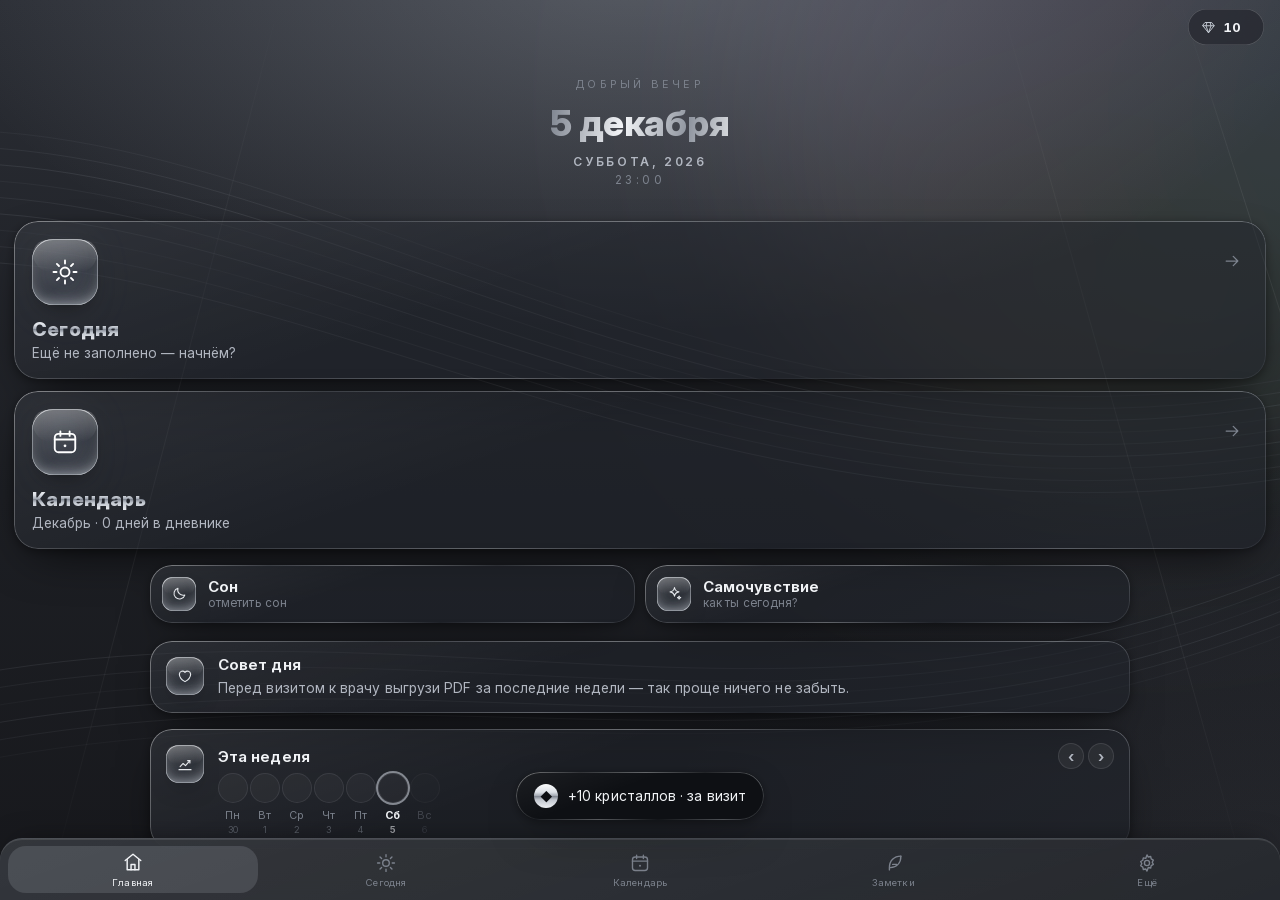
==== commit 87294c5b: "1.11.1" ====
--- a/index.html
+++ b/index.html
@@ -38,6 +38,7 @@
   <script src="js/util.js"></script>
   <script src="js/catalog.js"></script>
   <script src="js/store.js"></script>
+  <script src="js/periods.js"></script>
   <script src="js/metrics.js"></script>
   <script src="js/components.js"></script><script src="js/checkin.js"></script>
   <script src="js/icons.js"></script>
--- a/styles.css
+++ b/styles.css
@@ -2051,3 +2051,10 @@
 .dream-privacy-toggle.on { color: var(--accent); background: rgba(var(--accent-rgb),.16); }
 
 .ab-card-actions { display:flex; flex-wrap:wrap; gap:10px; margin-top:16px; } .ab-random-card { animation: fadeIn .25s ease; } @media(prefers-reduced-motion:reduce) { .ab-random-card { animation:none; } }
+
+.analytics-controls{display:flex;flex-wrap:wrap}.analytics-controls>div{min-width:0;flex:1 1 300px}.analytics-controls .seg{max-width:100%;flex-wrap:wrap}.period-facts{display:grid;grid-template-columns:repeat(2,minmax(0,1fr));gap:18px}.period-facts section{min-width:0}.period-facts ul{padding-left:16px;margin:0}.period-facts li{overflow-wrap:anywhere;margin-bottom:8px}.period-selector{margin:12px 0 20px}.day-checkin .checkin-field{margin:16px 0}
+
+.private-text,.jr-item.blur .jr-it-p,.jr-item.blur .jr-it-t,.jr-item.blur:hover .jr-it-p,.jr-item.blur:hover .jr-it-t{filter:blur(9px);user-select:none;transition:filter .5s ease;pointer-events:none}.dr-card{overflow:visible}.dr-text{transition:filter .5s ease}.note-save{flex-shrink:0}.jr-item{cursor:pointer;text-align:left}.vent-hint{transition:opacity 1s ease,max-height 1s ease,margin 1s ease;max-height:140px;overflow:hidden}.vent-hint.dismissed{opacity:0;max-height:0;margin:0}.jr-wbar{flex-wrap:wrap}
+.analytics-controls{display:grid;grid-template-columns:minmax(0,1fr) minmax(0,1fr)}.analytics-controls>div{min-width:0}.analytics-controls .segmented{display:flex;max-width:100%;width:100%;min-width:0}.analytics-controls .seg{min-width:0;flex:1 1 0;padding-left:8px;padding-right:8px;white-space:normal}.analytics-controls .chips{flex-wrap:wrap}.analytics-controls .chip{max-width:100%;white-space:normal}.analytics-controls .fsection-title{white-space:normal}@media(max-width:700px){.analytics-controls{grid-template-columns:minmax(0,1fr)}.analytics-controls .seg{font-size:.78rem;padding-left:5px;padding-right:5px}}
+
+.jr-history-shell{min-width:0}.jr-history-control{display:flex;justify-content:flex-end;position:sticky;top:0;z-index:8;padding:6px 0 10px;pointer-events:none}.jr-history-toggle{pointer-events:auto;display:inline-flex;align-items:center;justify-content:center;gap:7px;min-height:32px;padding:4px 12px;font:inherit;font-size:.78rem;font-weight:450;line-height:1.2;color:var(--text-2);background:transparent;border:1px solid rgba(var(--ov),.12);border-radius:999px;box-shadow:none;cursor:pointer;transition:background .2s,border-color .2s,color .2s}.jr-history-toggle:hover{background:rgba(var(--ov),.04);border-color:rgba(var(--ov),.25);color:var(--text)}.jr-history-toggle:focus-visible{outline:2px solid var(--accent);outline-offset:3px}.jr-grid.side-hidden>.jr-side{visibility:hidden}.jr-grid:not(.side-hidden)>.jr-side{visibility:visible}
--- a/mobile.css
+++ b/mobile.css
@@ -353,3 +353,5 @@
 html.is-mobile #mobile-topbar { display: flex; position: fixed; inset: 0 0 auto; height: calc(var(--safe-t) + 54px); padding: var(--safe-t) 16px 0; align-items: center; justify-content: space-between; z-index: 140; background: var(--surface-strong); border-bottom: 1px solid var(--border); }
 .mobile-brand { font-size: 14px; font-weight: 600; letter-spacing: .02em; color: var(--text-2); }
 html.is-mobile #mobile-topbar #gem-badge { position: static; height: 36px; min-width: 76px; flex-shrink: 0; font-variant-numeric: tabular-nums; }
+
+html.is-mobile #mobile-topbar{background:transparent;border:0;justify-content:flex-end;pointer-events:none}html.is-mobile #mobile-topbar #gem-badge{pointer-events:auto;background:rgba(34,36,44,.65);backdrop-filter:blur(12px)}
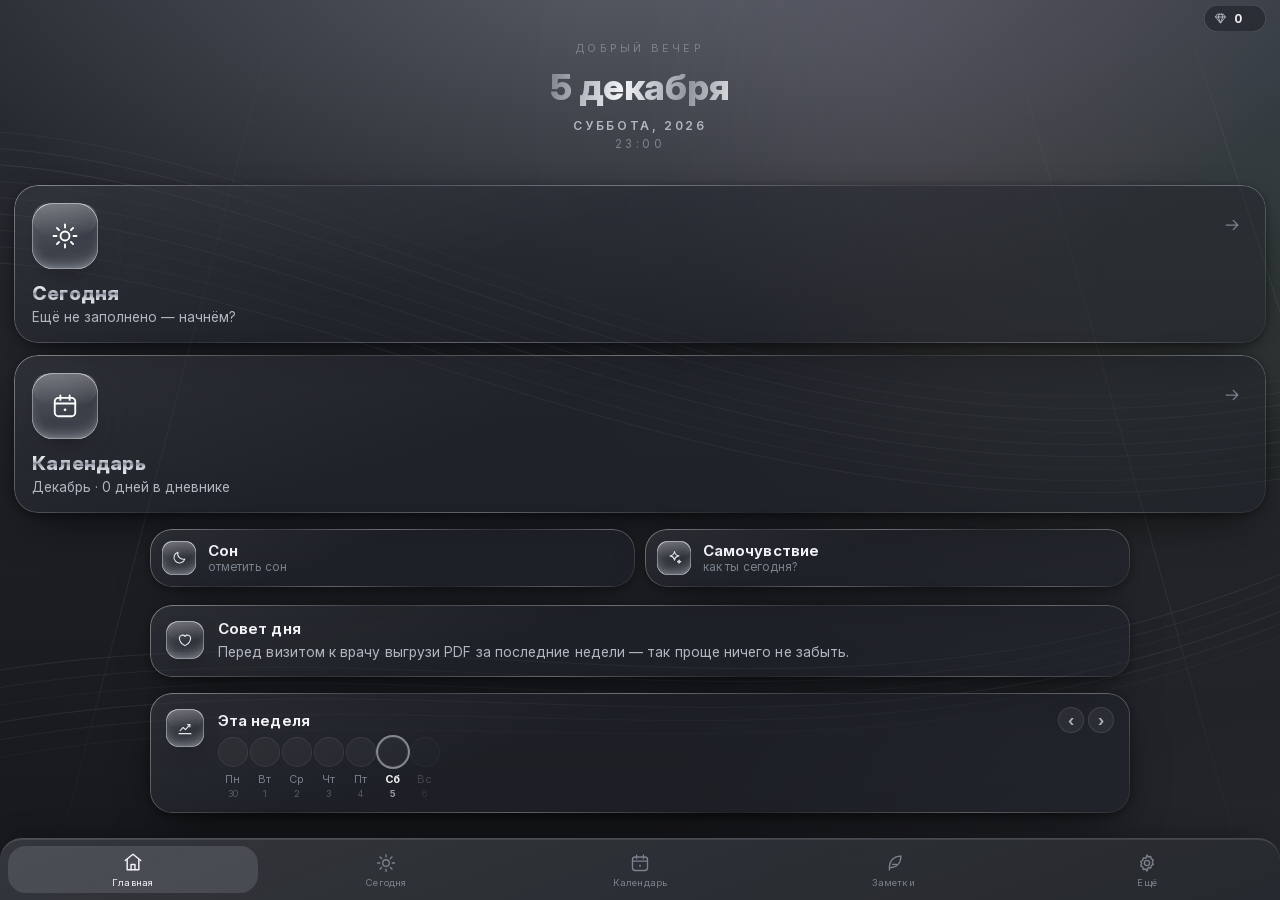
==== commit 37eaf8cf: "1.12.1" ====
--- a/index.html
+++ b/index.html
@@ -9,7 +9,7 @@
   <meta name="apple-mobile-web-app-title" content="My Diary">
   <meta name="theme-color" content="#0b0c10">
   <link rel="manifest" href="manifest.webmanifest">
-  <link rel="apple-touch-icon" href="apple-touch-icon.png">
+  <link rel="apple-touch-icon" sizes="180x180" href="apple-touch-icon-v2.png">
   <meta http-equiv="Content-Security-Policy" content="default-src 'self'; img-src 'self' data: blob:; style-src 'self' 'unsafe-inline'; script-src 'self'; connect-src 'self' https://api.github.com https://*.workers.dev">
   <title>My Diary</title>
   <link rel="stylesheet" href="styles.css">
--- a/styles.css
+++ b/styles.css
@@ -466,7 +466,8 @@
 .mk.note { background: var(--accent); }
 .mk.lowsleep { background: #4a6fe0; }
 .legend { display: flex; flex-direction: column; gap: 8px; font-size: .84rem; color: var(--text-2); }
-.legend .lg { display: flex; align-items: center; gap: 10px; }
+.legend .lg { display: grid; grid-template-columns: 18px minmax(0, 1fr); align-items: center; gap: 10px; }
+.legend .lg > :first-child { justify-self: center; }
 .legend .lg-scale { height: 10px; border-radius: 10px; background: linear-gradient(90deg, hsl(0,65%,55%), hsl(50,65%,55%), hsl(140,65%,52%)); }
 .stat-list { display: flex; flex-direction: column; gap: 10px; }
 .stat { display: flex; justify-content: space-between; font-size: .9rem; }
@@ -492,6 +493,8 @@
 .corr .c-t { font-size: .9rem; line-height: 1.45; }
 .corr .c-s { font-size: .74rem; color: var(--text-3); }
 .bar-row { display: grid; grid-template-columns: 180px 1fr 60px; gap: 12px; align-items: center; font-size: .88rem; margin-bottom: 8px; }
+.emotion-stats-value {line-height:1.3;white-space:nowrap}
+.emotion-frequency-row {grid-template-columns:minmax(0,128px) minmax(24px,1fr) max-content;gap:8px}
 .bar-row .bar { height: 12px; border-radius: 6px; background: var(--field); overflow: hidden; }
 .bar-row .bar i { display: block; height: 100%; border-radius: 6px; background: linear-gradient(90deg, var(--accent), var(--accent-2)); transform-origin: left; animation: barGrow .9s var(--ease) both; }
 @keyframes barGrow { from { transform: scaleX(0); } }
@@ -2058,3 +2061,34 @@
 .analytics-controls{display:grid;grid-template-columns:minmax(0,1fr) minmax(0,1fr)}.analytics-controls>div{min-width:0}.analytics-controls .segmented{display:flex;max-width:100%;width:100%;min-width:0}.analytics-controls .seg{min-width:0;flex:1 1 0;padding-left:8px;padding-right:8px;white-space:normal}.analytics-controls .chips{flex-wrap:wrap}.analytics-controls .chip{max-width:100%;white-space:normal}.analytics-controls .fsection-title{white-space:normal}@media(max-width:700px){.analytics-controls{grid-template-columns:minmax(0,1fr)}.analytics-controls .seg{font-size:.78rem;padding-left:5px;padding-right:5px}}
 
 .jr-history-shell{min-width:0}.jr-history-control{display:flex;justify-content:flex-end;position:sticky;top:0;z-index:8;padding:6px 0 10px;pointer-events:none}.jr-history-toggle{pointer-events:auto;display:inline-flex;align-items:center;justify-content:center;gap:7px;min-height:32px;padding:4px 12px;font:inherit;font-size:.78rem;font-weight:450;line-height:1.2;color:var(--text-2);background:transparent;border:1px solid rgba(var(--ov),.12);border-radius:999px;box-shadow:none;cursor:pointer;transition:background .2s,border-color .2s,color .2s}.jr-history-toggle:hover{background:rgba(var(--ov),.04);border-color:rgba(var(--ov),.25);color:var(--text)}.jr-history-toggle:focus-visible{outline:2px solid var(--accent);outline-offset:3px}.jr-grid.side-hidden>.jr-side{visibility:hidden}.jr-grid:not(.side-hidden)>.jr-side{visibility:visible}
+
+/* Paint only the hidden glyphs: no filtered rectangular layer inside glass.
+   Padding leaves room for the soft shadow even when a long preview is clamped. */
+.dr-text[data-dream-key] {
+  padding: 16px; margin: -16px; filter: none; transition: none;
+  text-shadow: none; background: transparent;
+}
+.dr-text[data-dream-key].private-text,
+textarea[data-dream-key].private-text {
+  filter: none; transition: none; color: transparent;
+  -webkit-text-fill-color: transparent;
+  text-shadow: 0 0 9px var(--text-2), 0 0 14px var(--text-2);
+  user-select: none; -webkit-user-select: none; caret-color: transparent;
+}
+
+.dr-text[data-dream-key].private-text.clamp {
+  -webkit-mask-image: linear-gradient(to bottom, transparent, #000 12px, #000 calc(100% - 20px), transparent);
+  mask-image: linear-gradient(to bottom, transparent, #000 12px, #000 calc(100% - 20px), transparent);
+}
+
+/* Day and evening share stable controls, regardless of completion. */
+.day-footer { display:grid; gap:14px; margin-top:24px; }
+.day-footer .clear-day { justify-self:center; }
+.day-summary-action { position:relative; overflow:hidden; display:inline-flex; align-items:center; justify-content:center; gap:9px; min-height:44px; padding:12px 20px; border:1px solid var(--accent); border-radius:999px; background:transparent; color:var(--text); font:inherit; font-weight:650; cursor:pointer; box-shadow:inset 0 1px 0 rgba(255,255,255,.12); }
+.day-summary-action:focus-visible { outline:2px solid var(--accent); outline-offset:3px; }
+.summary-glint { position:absolute; top:-30%; bottom:-30%; width:35%; left:-60%; transform:skewX(-18deg); pointer-events:none; background:linear-gradient(90deg,transparent,rgba(255,255,255,.10),rgba(255,255,255,.28),rgba(255,255,255,.10),transparent); animation:summaryGlint 7s ease infinite; }
+@keyframes summaryGlint { 0% {left:-60%} 30%,100% {left:130%} }
+@media(prefers-reduced-motion:reduce){ .summary-glint {animation:none} }
+html.no-anim .summary-glint {animation:none}
+.block-head .reset-btn {flex-shrink:0;opacity:.85 !important}
+.popover {box-sizing:border-box;overflow-wrap:anywhere}
--- a/mobile.css
+++ b/mobile.css
@@ -347,11 +347,88 @@
 html.is-mobile .jr-fchip { flex: none; font-size: .8rem; padding: 6px 12px; }
 html.is-mobile .jr-paper-top .jr-tools { margin: 0 auto 0 0; }
 
-/* The balance must live outside the hidden desktop titlebar. */
-html.is-mobile #app { padding-top: calc(var(--safe-t) + 54px); }
-#mobile-topbar { display: none; }
-html.is-mobile #mobile-topbar { display: flex; position: fixed; inset: 0 0 auto; height: calc(var(--safe-t) + 54px); padding: var(--safe-t) 16px 0; align-items: center; justify-content: space-between; z-index: 140; background: var(--surface-strong); border-bottom: 1px solid var(--border); }
-.mobile-brand { font-size: 14px; font-weight: 600; letter-spacing: .02em; color: var(--text-2); }
-html.is-mobile #mobile-topbar #gem-badge { position: static; height: 36px; min-width: 76px; flex-shrink: 0; font-variant-numeric: tabular-nums; }
-
-html.is-mobile #mobile-topbar{background:transparent;border:0;justify-content:flex-end;pointer-events:none}html.is-mobile #mobile-topbar #gem-badge{pointer-events:auto;background:rgba(34,36,44,.65);backdrop-filter:blur(12px)}
+/* Only the balance floats. The initial clearance scrolls with the page. */
+html.is-mobile #app { padding-top: 0; }
+html.is-mobile .view { padding-top: calc(var(--safe-t) + 68px) !important; }
+html.is-mobile #gem-badge {
+  position: fixed; top: calc(var(--safe-t) + 10px); right: 12px; z-index: 140;
+  height: 36px; min-width: 76px; font-variant-numeric: tabular-nums;
+  background: rgba(34,36,44,.65);
+  -webkit-backdrop-filter: blur(12px); backdrop-filter: blur(12px);
+}
+
+html.is-mobile .font-size-row { flex-direction:column; align-items:stretch; gap:12px; }
+html.is-mobile .font-size-row .segmented { display:flex; width:100%; min-width:0; overflow:visible; }
+html.is-mobile .font-size-row .seg { flex:1 1 0; min-width:0; padding:9px 5px; text-align:center; }
+html.is-mobile .day-head .day-summary-action {flex:1 1 auto}
+.reminder-options {display:grid;gap:20px;margin-top:20px}
+.reminder-options .hr {margin:0}
+.reminder-options .field {margin:0;gap:10px}
+.reminder-options .field-label {font-size:.86rem;line-height:1.5;letter-spacing:normal;text-transform:none;color:var(--text-2)}
+.reminder-options .row {align-items:stretch;gap:12px !important;margin-top:0 !important}
+.reminder-options .btn {font-size:.86rem;line-height:1.5;white-space:normal;text-align:left}
+
+html.is-mobile.pin-side .view {padding-left:14px !important}
+html.is-mobile .reminder-options .field-label {font-size:.86rem;line-height:1.5;letter-spacing:normal;text-transform:none;color:var(--text-2)}
+
+/* Compact page start; the balance belongs to the scrollable page. */
+html.is-mobile .view {padding-top:calc(var(--safe-t) + 46px) !important}
+html.is-mobile #gem-badge {position:absolute;top:calc(var(--safe-t) + 6px);right:14px;height:32px;min-width:70px;z-index:5}
+html.is-mobile .day-report-host:empty {display:none}
+html.is-mobile .day-footer {margin-top:0;gap:10px}
+html.is-mobile .day-footer .clear-day {background:transparent;border-color:currentColor;color:var(--text-3);box-shadow:none;opacity:.62;font-weight:450;filter:none}
+html.is-mobile .day-footer .clear-day::before {display:none}
+html.is-mobile .day-footer .clear-day:focus-visible,html.is-mobile .day-footer .clear-day:hover {opacity:.9}
+html.is-mobile .reminder-options .segmented {width:max-content;max-width:100%;justify-self:start;overflow:visible}
+@media(max-width:360px){html.is-mobile .reminder-options .seg {padding-left:9px;padding-right:9px}}
+html.is-mobile .mini > div {min-width:0;overflow-wrap:anywhere}
+html.is-mobile .ring-wrap {flex-shrink:0} html.is-mobile .ring-center {gap:3px} html.is-mobile .ring-val {line-height:1.1} html.is-mobile .ring-lbl {line-height:1.2} html.is-mobile .day-left > .card > div:last-child {min-width:0}
+
+/* Consistent card rhythm and phone editing space. */
+html.is-mobile .jr-tiles {grid-auto-rows:1fr;align-items:stretch}
+html.is-mobile .jr-tile {display:grid;grid-template-rows:36px minmax(2.5em,auto) minmax(2.8em,auto) 5px;align-content:start;align-items:start;gap:8px;padding:18px 20px;height:100%;min-width:0}
+html.is-mobile .jr-tile b {margin:0;line-height:1.25;align-self:center}
+html.is-mobile .jr-tile > span {line-height:1.4}
+html.is-mobile .jr-tile .jt-glow {position:absolute}
+html.is-mobile .jr-tile .ab-mini {align-self:end}
+html.is-mobile .q-actions > button {font-size:1rem;font-weight:650;min-height:44px;line-height:1.3}
+html.is-mobile .day-head {display:grid;grid-template-columns:36px 36px 36px 1fr;gap:10px;margin-bottom:20px}
+html.is-mobile .day-head > .icon-btn {width:36px;height:36px;grid-row:1}
+html.is-mobile .day-head > .day-heading {grid-column:1/-1;grid-row:2;margin:4px 0 8px}
+html.is-mobile .day-head > .btn,html.is-mobile .day-head > .day-summary-action {grid-column:auto;grid-row:3;min-width:0;min-height:44px;height:100%;font-size:1rem;padding:10px 8px;line-height:1.25}
+html.is-mobile .day-head > .btn {grid-column:1/3}
+html.is-mobile .day-head > .day-summary-action {grid-column:3/5}
+html.is-mobile .day-head {grid-template-columns:repeat(4,minmax(0,1fr))}
+html.is-mobile .day-head > .icon-btn {justify-self:start}
+html.is-mobile .day-head .dh-sub {margin-top:12px;row-gap:10px}
+html.is-mobile .day-head .dh-sub > .faint {flex-basis:100%}
+html.is-mobile .view {padding-top:calc(var(--safe-t) + 38px) !important}
+html.is-mobile #gem-badge {height:27px;min-width:62px;padding:0 10px;top:calc(var(--safe-t) + 5px);font-size:.8rem}
+html.is-mobile #gem-badge svg {width:13px;height:13px}
+html.is-mobile .ta::placeholder,html.is-mobile .jr-text::placeholder {color:var(--text-3);opacity:.55}
+html.is-mobile .block[data-block=complaints] .ta,html.is-mobile .block[data-block=thoughts] .ta {padding:14px 12px;line-height:1.5;min-height:0}
+html.is-mobile.mobile-editing #mnav {display:none}
+html.is-mobile.mobile-editing .view {padding-bottom:32px !important;scroll-padding-bottom:32px}
+html.is-mobile .jr-rich,html.is-mobile .vent-ta {scroll-margin-bottom:32px}
+button:has(.privacy-eye) {opacity:.5} button:has(.privacy-eye):focus-visible {opacity:.85}
+.jr-answered {font-size:.8rem;color:var(--text-2);margin:6px 0 12px}
+.pt-item {position:relative;padding-right:44px}
+.portrait-edit {position:absolute;right:0;top:12px}
+
+html.is-mobile .jr-tile b {align-self:start}
+
+.removed-check {display:none} .theme-card .chk {display:none}
+html.is-mobile .day-head .dh-sub > .faint:empty {display:none} html.is-mobile .view {padding-top:calc(var(--safe-t) + 32px) !important}
+
+.removed-check {display:inline} .theme-card .chk {display:grid}
+.optional-evening {padding:0;border:0;background:none;box-shadow:none;min-width:0}
+.optional-evening > summary {display:flex;align-items:center;gap:12px;min-height:44px;padding:8px 16px;cursor:pointer;list-style:none;font-weight:650;font-size:1rem}
+.optional-evening > summary::-webkit-details-marker {display:none}
+.optional-evening > summary::marker {content:''}
+.optional-evening > summary::before {content:'';width:5px;height:5px;flex:0 0 5px;border-right:1.5px solid currentColor;border-bottom:1.5px solid currentColor;opacity:.6;transform:rotate(-45deg);transition:transform .18s ease}
+.optional-evening[open] > summary::before {transform:rotate(45deg)}
+.optional-evening > summary:focus-visible {outline:2px solid var(--accent);outline-offset:2px;border-radius:16px}
+.optional-evening > p {font-size:.85rem;line-height:1.5;margin:4px 16px 16px}
+.evening-blocks {display:flex;flex-direction:column;gap:16px;min-width:0}
+.optional-evening .block {margin:0}
+#gem-badge[hidden] {display:none !important}
